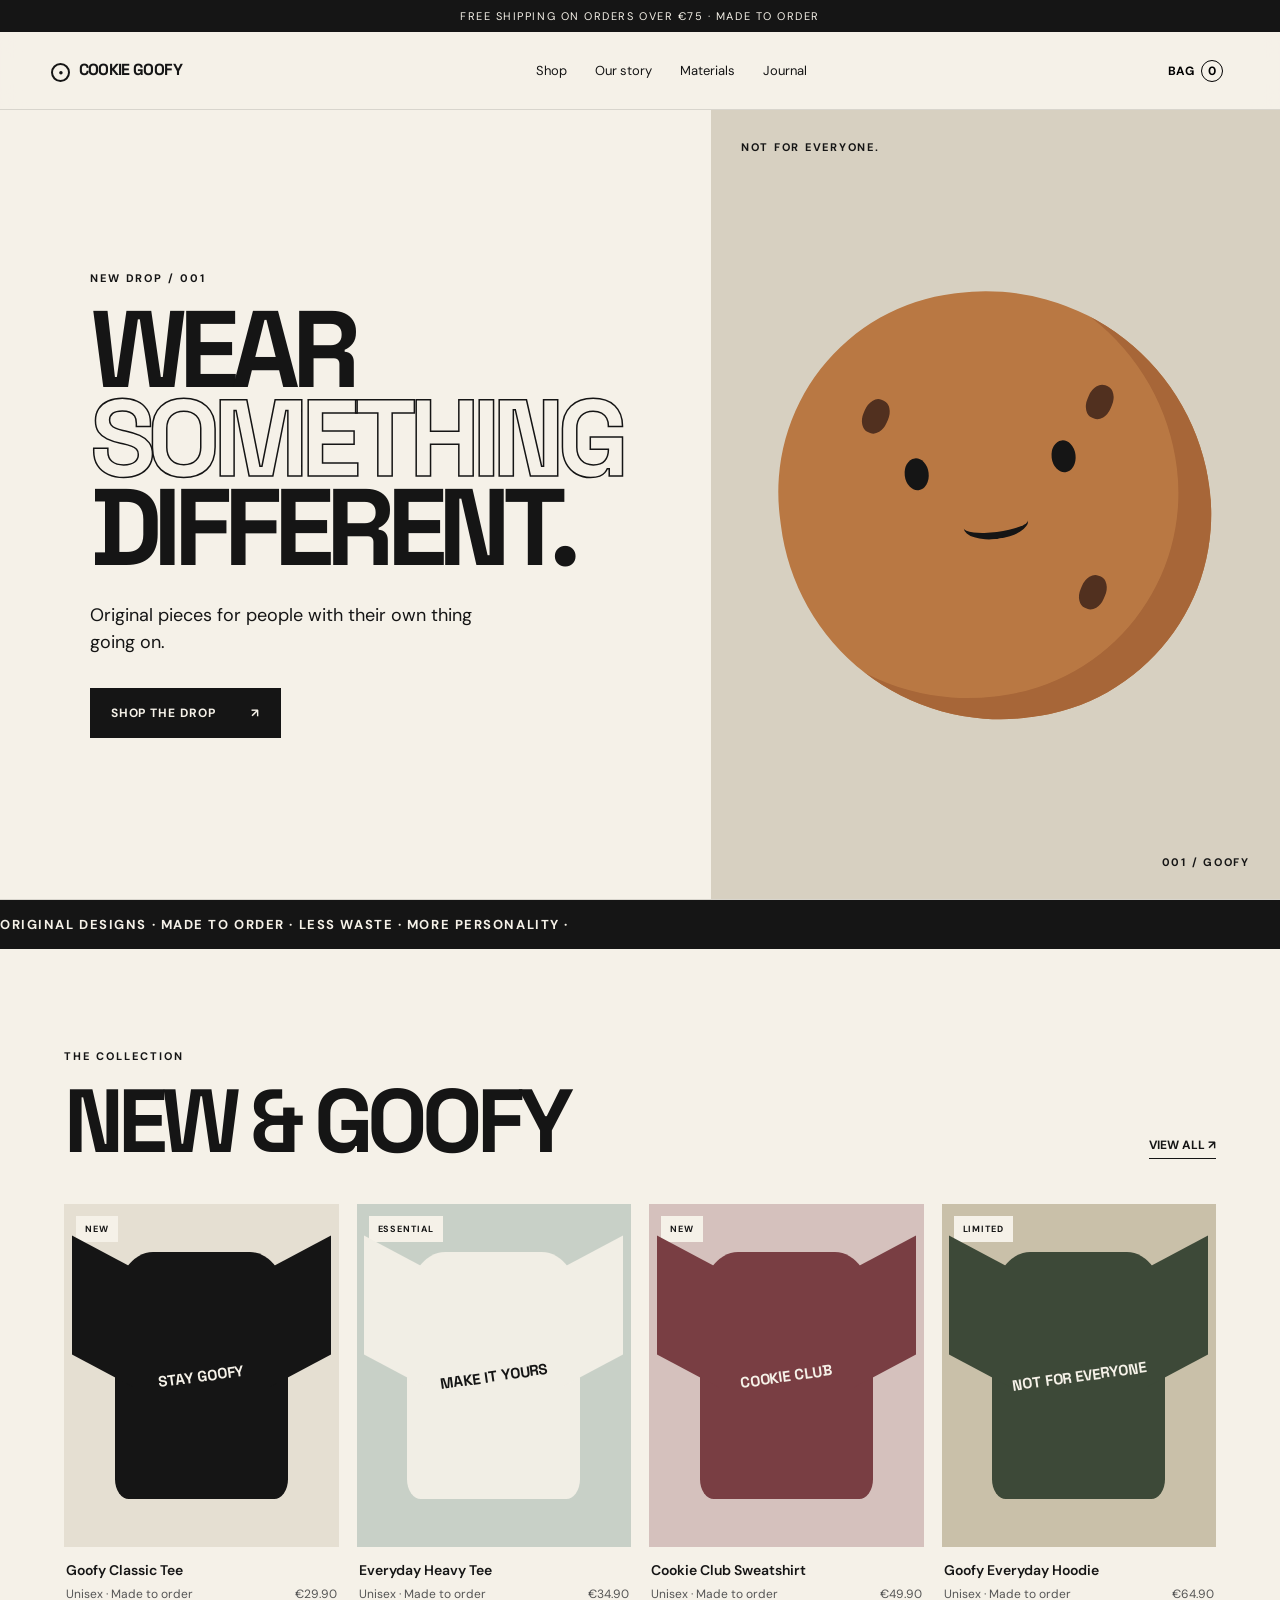
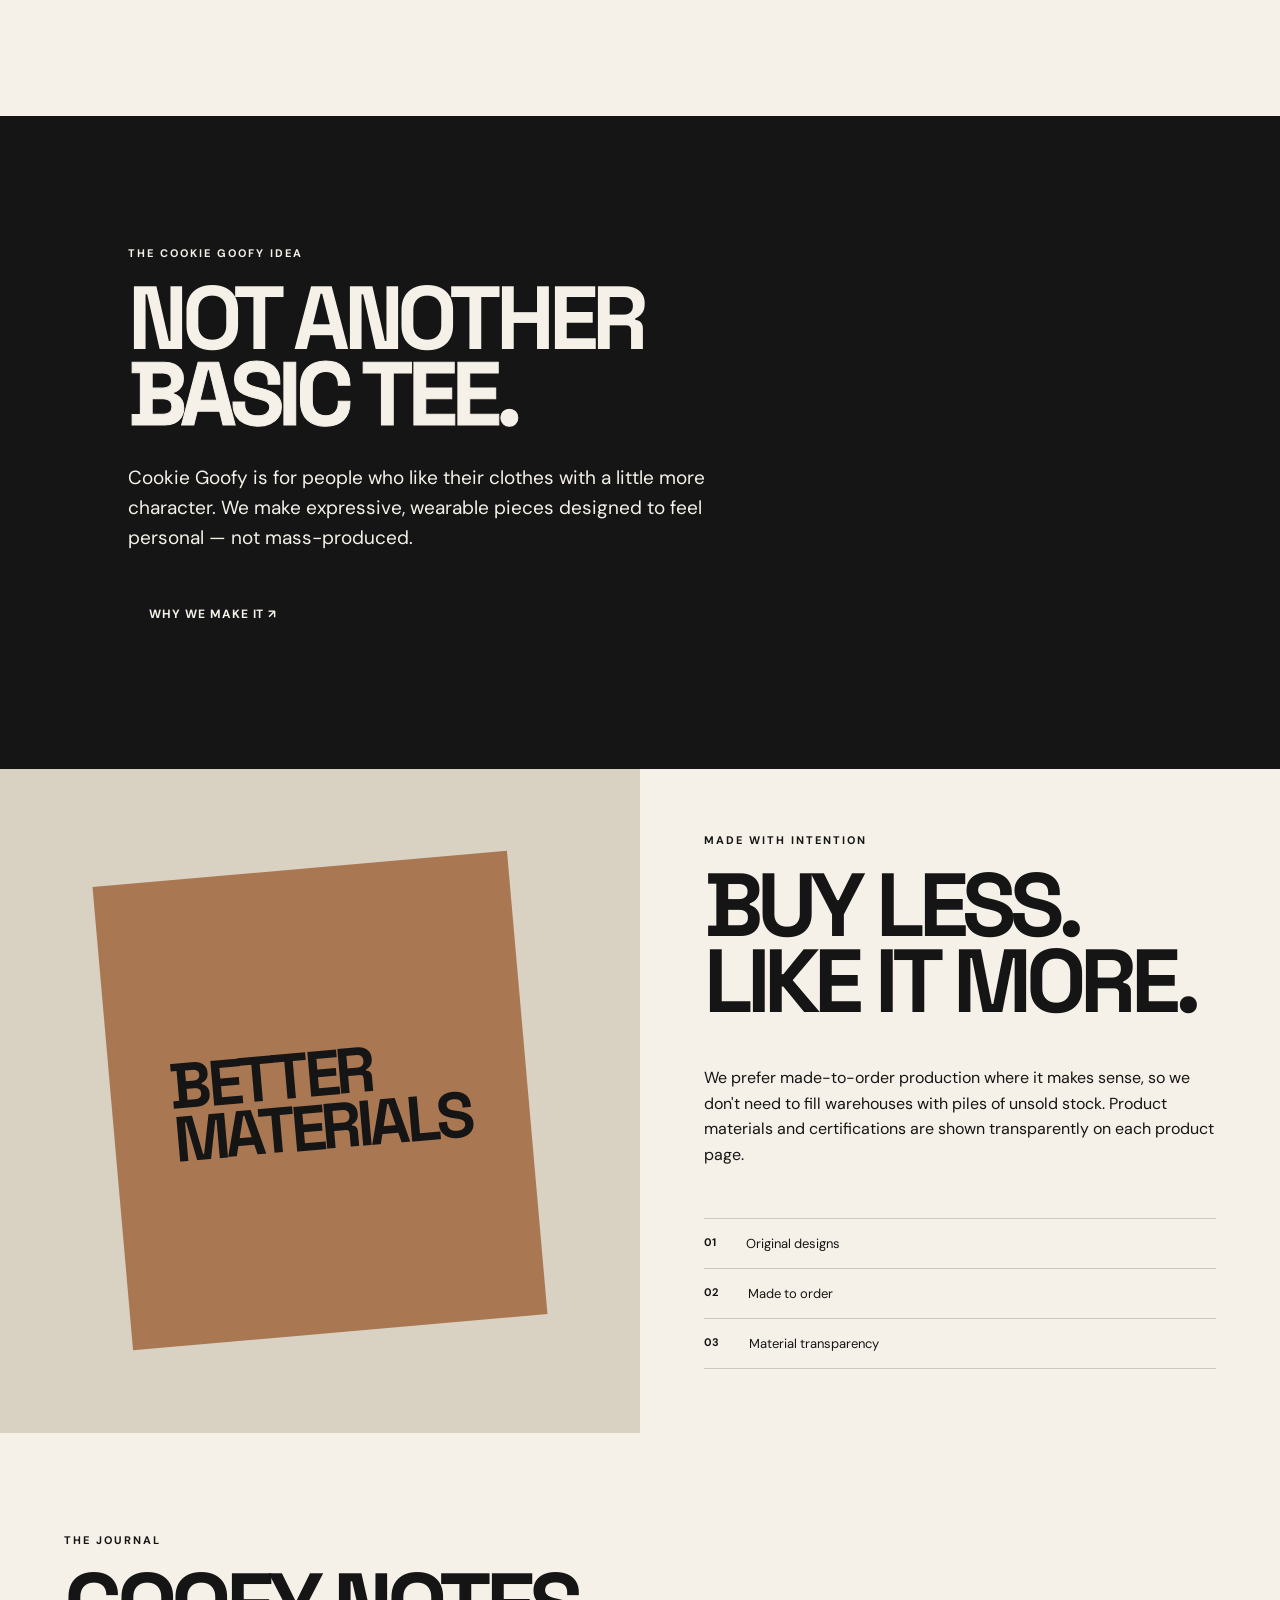
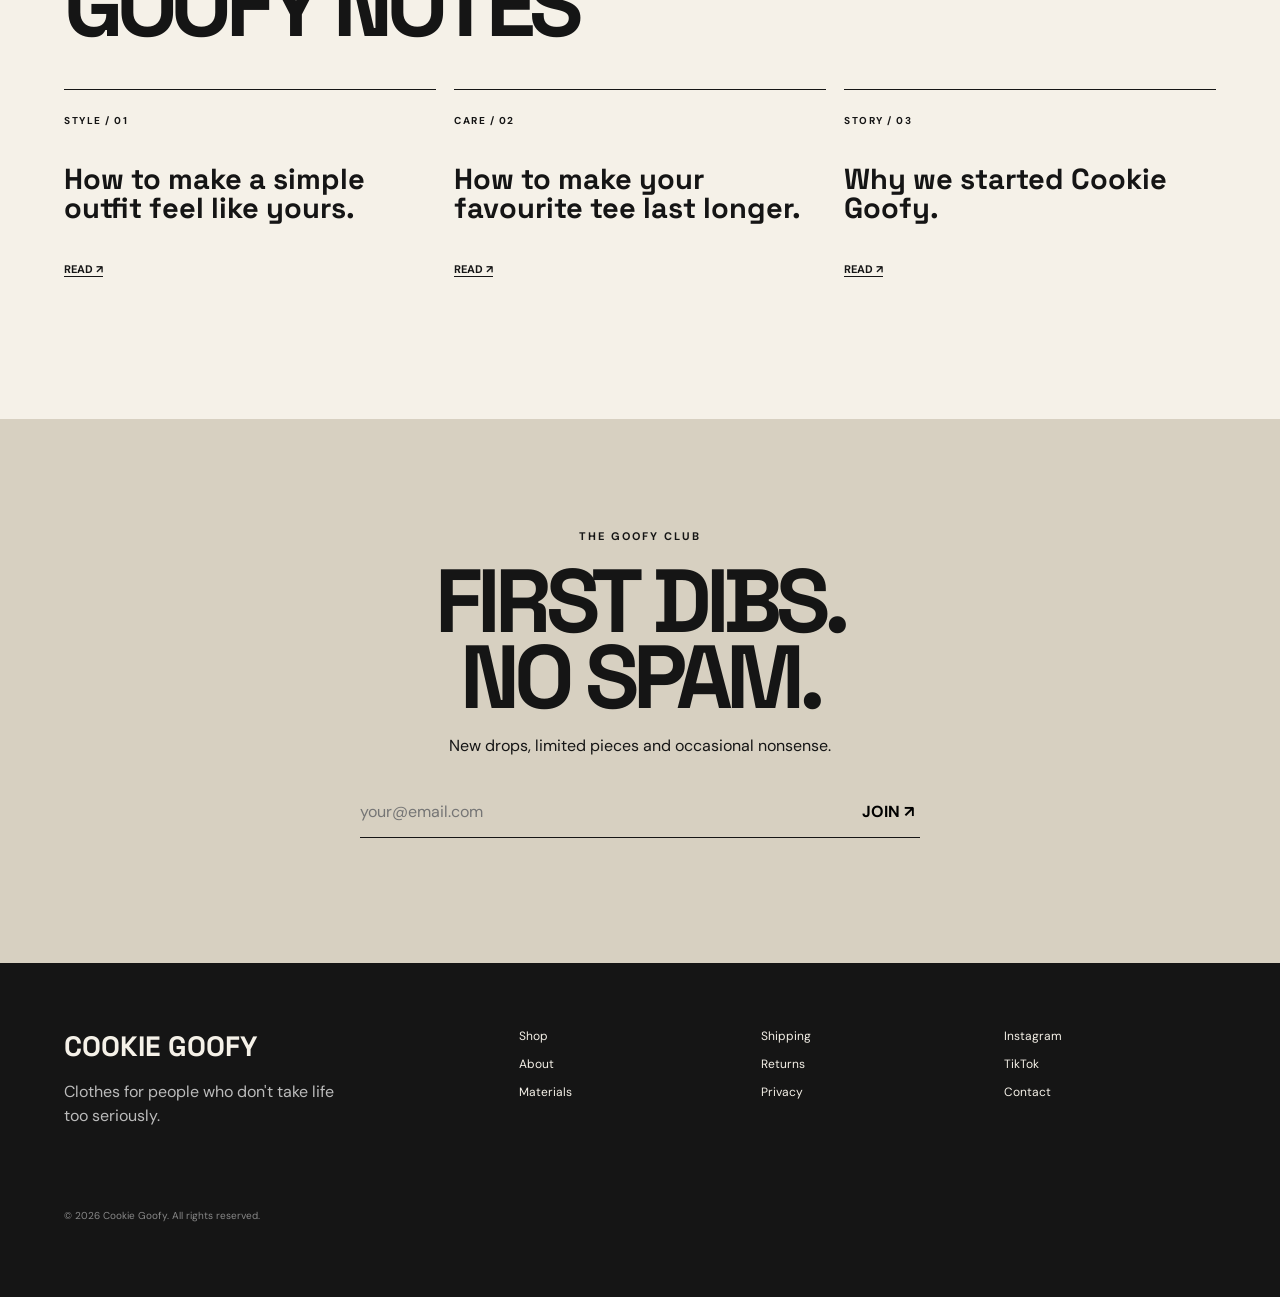
==== index.html @ 7ec0aeb2 "Add files via upload" ====
<!doctype html>
<html lang="en">
<head>
  <meta charset="UTF-8">
  <meta name="viewport" content="width=device-width, initial-scale=1.0">
  <meta name="description" content="Cookie Goofy — original, expressive clothing for people who don't dress like everyone else.">
  <meta name="theme-color" content="#f5f1e8">
  <title>Cookie Goofy — Wear Something Different.</title>
  <link rel="preconnect" href="https://fonts.googleapis.com">
  <link rel="preconnect" href="https://fonts.gstatic.com" crossorigin>
  <link href="https://fonts.googleapis.com/css2?family=DM+Sans:wght@400;500;600;700&family=Space+Grotesk:wght@400;500;600;700&display=swap" rel="stylesheet">
  <link rel="stylesheet" href="styles.css">
</head>
<body>
  <div class="announcement">FREE SHIPPING ON ORDERS OVER €75 · MADE TO ORDER</div>

  <header class="site-header">
    <a class="logo" href="#top" aria-label="Cookie Goofy home">
      <span class="logo-cookie">●</span> COOKIE GOOFY
    </a>
    <nav>
      <a href="#shop">Shop</a>
      <a href="#story">Our story</a>
      <a href="#materials">Materials</a>
      <a href="#journal">Journal</a>
    </nav>
    <button class="cart-button" id="cartButton">Bag <span id="cartCount">0</span></button>
  </header>

  <main id="top">
    <section class="hero">
      <div class="hero-copy">
        <p class="eyebrow">NEW DROP / 001</p>
        <h1>WEAR<br><em>SOMETHING</em><br>DIFFERENT.</h1>
        <p class="hero-text">Original pieces for people with their own thing going on.</p>
        <a class="button button-dark" href="#shop">SHOP THE DROP <span>↗</span></a>
      </div>
      <div class="hero-art" aria-label="Cookie Goofy editorial artwork">
        <div class="cookie-character">
          <div class="eye eye-left"></div><div class="eye eye-right"></div>
          <div class="mouth"></div>
          <div class="chip chip-1"></div><div class="chip chip-2"></div><div class="chip chip-3"></div>
        </div>
        <span class="art-note note-one">NOT FOR EVERYONE.</span>
        <span class="art-note note-two">001 / GOOFY</span>
      </div>
    </section>

    <section class="marquee"><div>ORIGINAL DESIGNS · MADE TO ORDER · LESS WASTE · MORE PERSONALITY · </div></section>

    <section class="section" id="shop">
      <div class="section-heading">
        <div><p class="eyebrow">THE COLLECTION</p><h2>NEW &amp; GOOFY</h2></div>
        <a href="#shop" class="text-link">VIEW ALL ↗</a>
      </div>
      <div class="product-grid" id="productGrid"></div>
    </section>

    <section class="statement" id="story">
      <p class="eyebrow">THE COOKIE GOOFY IDEA</p>
      <h2>NOT ANOTHER<br><span>BASIC TEE.</span></h2>
      <p>Cookie Goofy is for people who like their clothes with a little more character. We make expressive, wearable pieces designed to feel personal — not mass-produced.</p>
      <a class="button button-outline" href="#materials">WHY WE MAKE IT ↗</a>
    </section>

    <section class="split-section" id="materials">
      <div class="split-image">
        <div class="material-art"><span>BETTER<br>MATERIALS</span></div>
      </div>
      <div class="split-copy">
        <p class="eyebrow">MADE WITH INTENTION</p>
        <h2>BUY LESS.<br>LIKE IT MORE.</h2>
        <p>We prefer made-to-order production where it makes sense, so we don't need to fill warehouses with piles of unsold stock. Product materials and certifications are shown transparently on each product page.</p>
        <div class="principles">
          <div><strong>01</strong><span>Original designs</span></div>
          <div><strong>02</strong><span>Made to order</span></div>
          <div><strong>03</strong><span>Material transparency</span></div>
        </div>
      </div>
    </section>

    <section class="section" id="journal">
      <div class="section-heading">
        <div><p class="eyebrow">THE JOURNAL</p><h2>GOOFY NOTES</h2></div>
      </div>
      <div class="journal-grid">
        <article><span>STYLE / 01</span><h3>How to make a simple outfit feel like yours.</h3><a href="#">READ ↗</a></article>
        <article><span>CARE / 02</span><h3>How to make your favourite tee last longer.</h3><a href="#">READ ↗</a></article>
        <article><span>STORY / 03</span><h3>Why we started Cookie Goofy.</h3><a href="#">READ ↗</a></article>
      </div>
    </section>

    <section class="newsletter">
      <p class="eyebrow">THE GOOFY CLUB</p>
      <h2>FIRST DIBS.<br>NO SPAM.</h2>
      <p>New drops, limited pieces and occasional nonsense.</p>
      <form id="newsletterForm">
        <input type="email" id="email" placeholder="your@email.com" required>
        <button type="submit">JOIN ↗</button>
      </form>
      <small id="newsletterMessage"></small>
    </section>
  </main>

  <aside class="cart-drawer" id="cartDrawer" aria-hidden="true">
    <div class="cart-header"><h2>Your bag</h2><button id="closeCart">×</button></div>
    <div id="cartItems" class="cart-items"></div>
    <div class="cart-footer">
      <div><span>Subtotal</span><strong id="cartTotal">€0.00</strong></div>
      <p>Taxes and shipping are calculated at checkout.</p>
      <button class="button button-dark full" id="checkoutButton">CHECKOUT ↗</button>
      <small>Demo checkout. Connect this button to your Printify Pop-Up Store when the store is ready.</small>
    </div>
  </aside>
  <div class="overlay" id="overlay"></div>

  <footer>
    <div class="footer-brand"><span>COOKIE GOOFY</span><p>Clothes for people who don't take life too seriously.</p></div>
    <div><a href="#shop">Shop</a><a href="#story">About</a><a href="#materials">Materials</a></div>
    <div><a href="#">Shipping</a><a href="#">Returns</a><a href="#">Privacy</a></div>
    <div><a href="#">Instagram</a><a href="#">TikTok</a><a href="mailto:hello@cookiegoofy.pt">Contact</a></div>
    <p class="copyright">© 2026 Cookie Goofy. All rights reserved.</p>
  </footer>

  <script src="app.js"></script>
</body>
</html>
---- styles.css ----
*{box-sizing:border-box}html{scroll-behavior:smooth}body{margin:0;background:#f5f1e8;color:#151515;font-family:"DM Sans",sans-serif}a{color:inherit;text-decoration:none}button,input{font:inherit}.announcement{background:#151515;color:#f5f1e8;text-align:center;padding:9px;font-size:11px;letter-spacing:.14em}.site-header{height:78px;display:flex;align-items:center;justify-content:space-between;padding:0 4vw;border-bottom:1px solid #15151520;position:sticky;top:0;background:#f5f1e8eF;backdrop-filter:blur(12px);z-index:10}.logo{font-family:"Space Grotesk";font-weight:700;letter-spacing:-.04em}.logo-cookie{display:inline-grid;place-items:center;width:19px;height:19px;border:2px solid;border-radius:50%;font-size:8px;margin-right:5px}.site-header nav{display:flex;gap:28px;font-size:13px}.site-header nav a:hover,.text-link:hover{opacity:.55}.cart-button{border:0;background:none;cursor:pointer;text-transform:uppercase;font-size:12px;font-weight:700}.cart-button span{display:inline-grid;place-items:center;border:1px solid;border-radius:50%;width:22px;height:22px;margin-left:4px}.hero{min-height:calc(100vh - 110px);display:grid;grid-template-columns:1fr 1fr;border-bottom:1px solid #15151520}.hero-copy{padding:10vw 7vw;display:flex;flex-direction:column;align-items:flex-start;justify-content:center}.eyebrow{font-size:11px;letter-spacing:.18em;font-weight:700;margin:0 0 20px}.hero h1{font-family:"Space Grotesk";font-size:clamp(58px,8.5vw,132px);line-height:.82;letter-spacing:-.075em;margin:0 0 30px}.hero h1 em{font-style:normal;-webkit-text-stroke:1.5px #151515;color:transparent}.hero-text{font-size:18px;max-width:410px;line-height:1.5;margin:0 0 32px}.button{display:inline-flex;gap:35px;align-items:center;padding:16px 20px;border:1px solid #151515;font-weight:700;font-size:12px;letter-spacing:.08em;cursor:pointer}.button-dark{background:#151515;color:#f5f1e8}.button-outline{background:transparent}.hero-art{position:relative;overflow:hidden;background:#d7d0c1;display:grid;place-items:center}.cookie-character{width:min(35vw,430px);height:min(35vw,430px);background:#b97843;border-radius:47% 53% 48% 52%;position:relative;transform:rotate(-7deg);box-shadow:inset -30px -25px 0 #a76638}.eye{position:absolute;width:24px;height:32px;background:#151515;border-radius:50%;top:37%}.eye-left{left:30%}.eye-right{right:30%}.mouth{position:absolute;width:65px;height:30px;border-bottom:7px solid #151515;border-radius:50%;left:42%;top:51%}.chip{position:absolute;width:25px;height:35px;background:#51301f;border-radius:45%;transform:rotate(30deg)}.chip-1{left:22%;top:22%}.chip-2{right:20%;top:25%}.chip-3{right:27%;bottom:23%}.art-note{position:absolute;font-size:11px;font-weight:700;letter-spacing:.16em}.note-one{left:30px;top:30px}.note-two{right:30px;bottom:30px}.marquee{overflow:hidden;white-space:nowrap;background:#151515;color:#f5f1e8;padding:16px 0;font-size:13px;font-weight:700;letter-spacing:.12em}.marquee div{display:inline-block;animation:marquee 22s linear infinite}@keyframes marquee{to{transform:translateX(-50%)}}.section{padding:100px 5vw}.section-heading{display:flex;align-items:end;justify-content:space-between;margin-bottom:45px}.section-heading h2,.statement h2,.split-copy h2,.newsletter h2{font-family:"Space Grotesk";font-size:clamp(45px,7vw,92px);line-height:.85;letter-spacing:-.07em;margin:0}.text-link{font-size:12px;font-weight:700;border-bottom:1px solid;padding-bottom:5px}.product-grid{display:grid;grid-template-columns:repeat(4,1fr);gap:18px}.product-card{min-width:0;cursor:pointer}.product-image{aspect-ratio:4/5;background:#e5dfd2;position:relative;overflow:hidden;display:grid;place-items:center}.product-image .shirt{width:63%;height:72%;background:#151515;border-radius:22% 22% 8% 8%;position:relative}.product-image .shirt:before,.product-image .shirt:after{content:"";position:absolute;background:#151515;width:36%;height:48%;top:0}.product-image .shirt:before{left:-25%;transform:skewY(28deg)}.product-image .shirt:after{right:-25%;transform:skewY(-28deg)}.product-image .shirt span{position:absolute;color:#f5f1e8;z-index:2;font-family:"Space Grotesk";font-weight:700;font-size:15px;left:50%;top:50%;transform:translate(-50%,-50%) rotate(-8deg);white-space:nowrap}.product-card:nth-child(2) .product-image{background:#c8d0c7}.product-card:nth-child(2) .shirt{background:#f1eee5}.product-card:nth-child(2) .shirt:before,.product-card:nth-child(2) .shirt:after{background:#f1eee5}.product-card:nth-child(2) .shirt span{color:#151515}.product-card:nth-child(3) .product-image{background:#d5c1bd}.product-card:nth-child(3) .shirt{background:#793e43}.product-card:nth-child(3) .shirt:before,.product-card:nth-child(3) .shirt:after{background:#793e43}.product-card:nth-child(4) .product-image{background:#c9c0a9}.product-card:nth-child(4) .shirt{background:#3d4938}.product-card:nth-child(4) .shirt:before,.product-card:nth-child(4) .shirt:after{background:#3d4938}.product-badge{position:absolute;left:12px;top:12px;background:#f5f1e8;padding:7px 9px;font-size:9px;font-weight:700;letter-spacing:.1em}.product-info{padding:14px 2px}.product-name{font-weight:600;font-size:14px}.product-meta{display:flex;justify-content:space-between;margin-top:7px;font-size:12px;color:#555}.statement{padding:130px 10vw;background:#151515;color:#f5f1e8}.statement h2{margin-bottom:30px}.statement h2 span{color:#f5f1e8;-webkit-text-stroke:1px #f5f1e8}.statement p:not(.eyebrow){max-width:650px;font-size:19px;line-height:1.6;margin-bottom:35px}.split-section{display:grid;grid-template-columns:1fr 1fr;min-height:650px}.split-image{background:#d9d1c2;display:grid;place-items:center}.material-art{width:65%;height:70%;background:#a97853;display:grid;place-items:center;transform:rotate(-5deg);font-family:"Space Grotesk";font-weight:700;font-size:clamp(35px,5vw,75px);line-height:.82;letter-spacing:-.07em;padding:8%}.split-copy{padding:10%;display:flex;flex-direction:column;justify-content:center}.split-copy h2{margin-bottom:30px}.split-copy>p:not(.eyebrow){line-height:1.6;max-width:560px}.principles{margin-top:35px;border-top:1px solid #15151530}.principles div{display:flex;gap:30px;padding:16px 0;border-bottom:1px solid #15151530;font-size:13px}.principles strong{font-size:11px}.journal-grid{display:grid;grid-template-columns:repeat(3,1fr);gap:18px}.journal-grid article{border-top:1px solid;padding-top:18px;min-height:230px}.journal-grid span{font-size:10px;letter-spacing:.15em;font-weight:700}.journal-grid h3{font-family:"Space Grotesk";font-size:29px;line-height:1;margin:35px 0}.journal-grid a{font-size:11px;font-weight:700;border-bottom:1px solid}.newsletter{padding:110px 5vw;text-align:center;background:#d7d0c1}.newsletter h2{margin-bottom:20px}.newsletter>p:not(.eyebrow){margin-bottom:30px}.newsletter form{max-width:560px;margin:auto;display:flex;border-bottom:1px solid #151515}.newsletter input{background:transparent;border:0;outline:0;padding:15px 0;flex:1}.newsletter button{background:none;border:0;font-weight:700;cursor:pointer}.newsletter small{display:block;margin-top:15px}footer{background:#151515;color:#f5f1e8;padding:65px 5vw;display:grid;grid-template-columns:2fr repeat(3,1fr);gap:30px;position:relative}footer a{display:block;margin:0 0 12px;font-size:12px}footer a:hover{opacity:.55}.footer-brand span{font-family:"Space Grotesk";font-size:28px;font-weight:700}.footer-brand p{max-width:270px;line-height:1.5;color:#bbb}.copyright{grid-column:1/-1;color:#888;font-size:10px;margin-top:35px}.cart-drawer{position:fixed;right:0;top:0;width:min(460px,100%);height:100vh;background:#f5f1e8;z-index:30;transform:translateX(100%);transition:.35s ease;display:flex;flex-direction:column}.cart-drawer.open{transform:translateX(0)}.overlay{position:fixed;inset:0;background:#0008;z-index:20;opacity:0;pointer-events:none;transition:.35s}.overlay.open{opacity:1;pointer-events:auto}.cart-header{padding:25px;display:flex;justify-content:space-between;border-bottom:1px solid #15151520}.cart-header h2{margin:0;font-family:"Space Grotesk"}.cart-header button{border:0;background:none;font-size:28px;cursor:pointer}.cart-items{flex:1;overflow:auto;padding:20px}.cart-item{display:flex;gap:15px;border-bottom:1px solid #15151520;padding:15px 0}.cart-item-art{width:80px;height:95px;background:#ddd5c7;display:grid;place-items:center}.mini-shirt{width:50px;height:60px;background:#151515;border-radius:15px}.cart-item-info{flex:1}.cart-item-info strong{font-size:13px}.cart-item-info p{font-size:12px;color:#666}.remove{border:0;background:none;text-decoration:underline;font-size:11px;cursor:pointer}.cart-footer{padding:25px;border-top:1px solid #15151520}.cart-footer>div{display:flex;justify-content:space-between}.cart-footer p{font-size:11px;color:#666}.full{width:100%;justify-content:center}.cart-footer small{display:block;font-size:10px;color:#777;margin-top:12px;line-height:1.4}@media(max-width:800px){.site-header nav{display:none}.hero{grid-template-columns:1fr}.hero-copy{min-height:72vh;padding:90px 7vw}.hero-art{min-height:70vh}.cookie-character{width:55vw;height:55vw}.product-grid{grid-template-columns:repeat(2,1fr);gap:12px}.section{padding:75px 5vw}.section-heading{align-items:start}.section-heading h2{font-size:48px}.split-section{grid-template-columns:1fr}.split-image{min-height:450px}.journal-grid{grid-template-columns:1fr}.journal-grid article{min-height:0;padding-bottom:30px}.statement{padding:90px 7vw}footer{grid-template-columns:1fr 1fr}.footer-brand{grid-column:1/-1}}@media(max-width:480px){.hero h1{font-size:62px}.hero-art{min-height:55vh}.product-image{aspect-ratio:1/1.2}.newsletter form{width:100%}.cart-drawer{width:100%}}
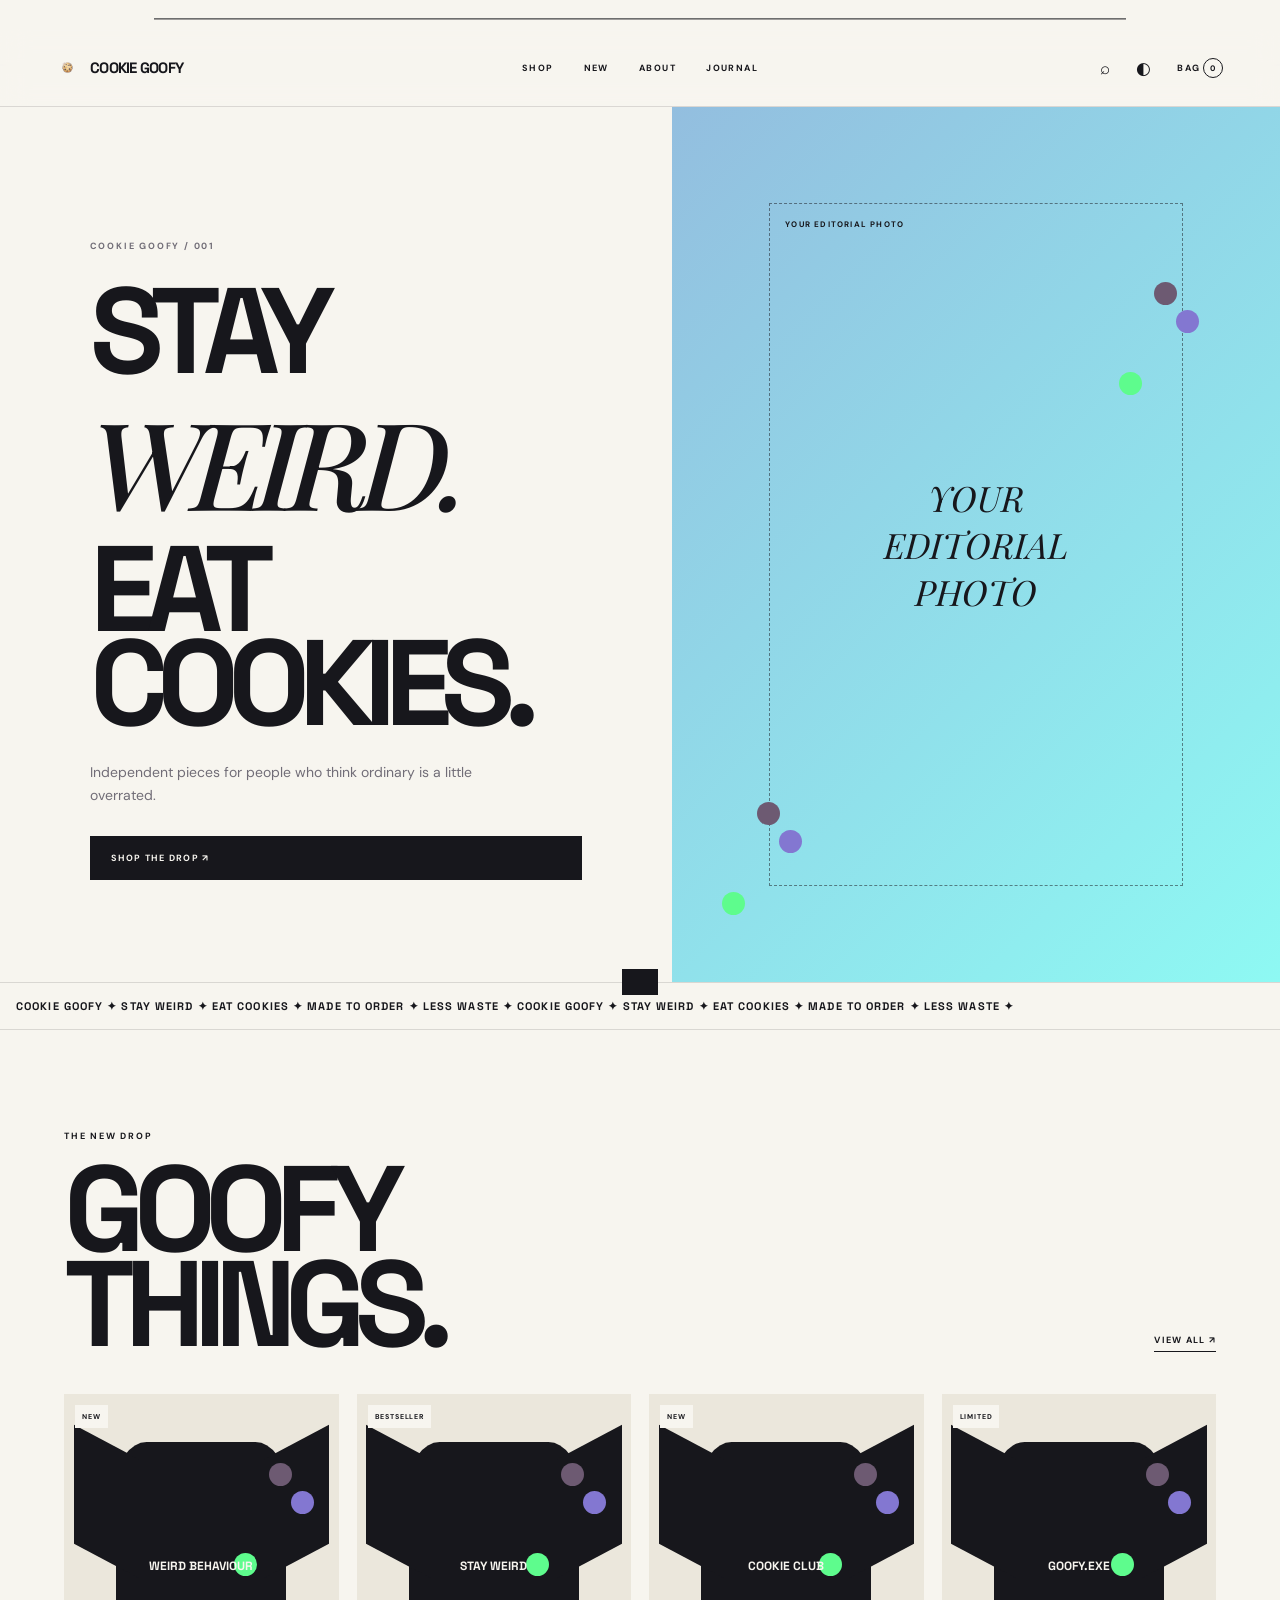
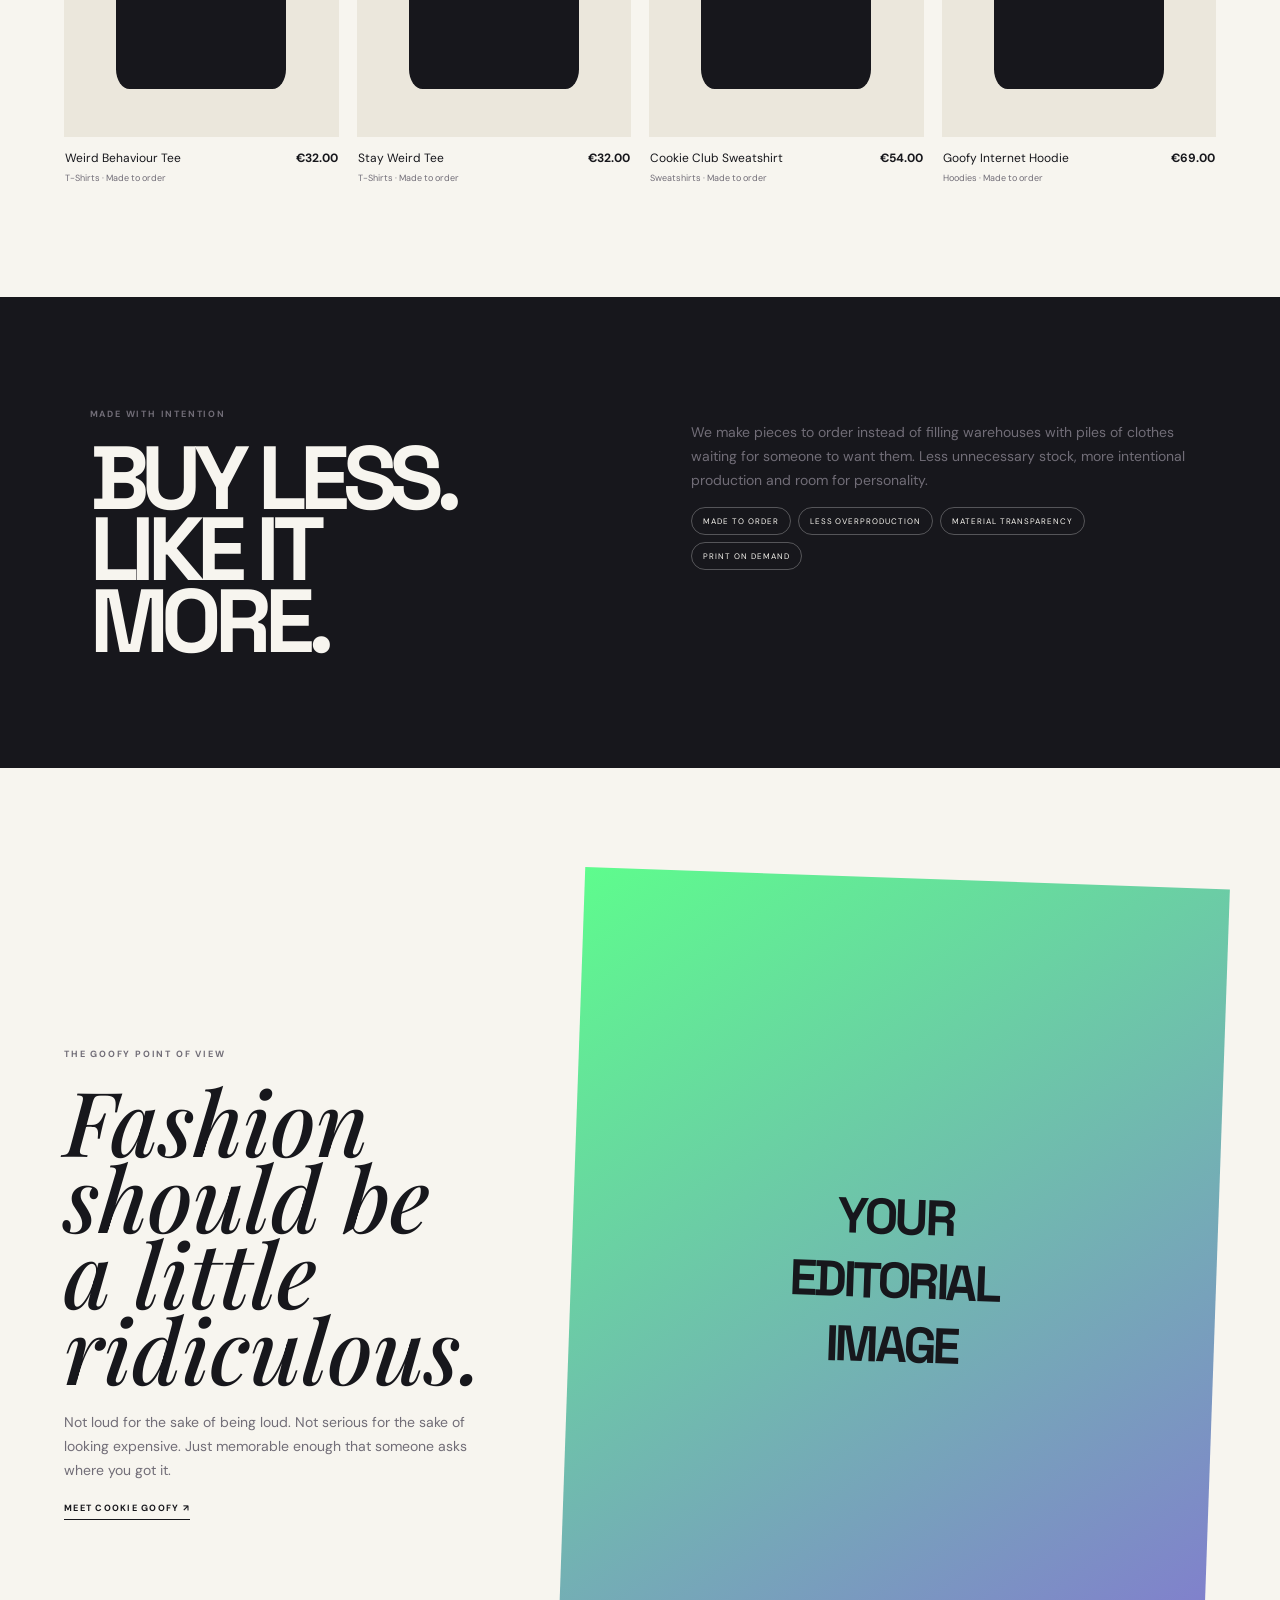
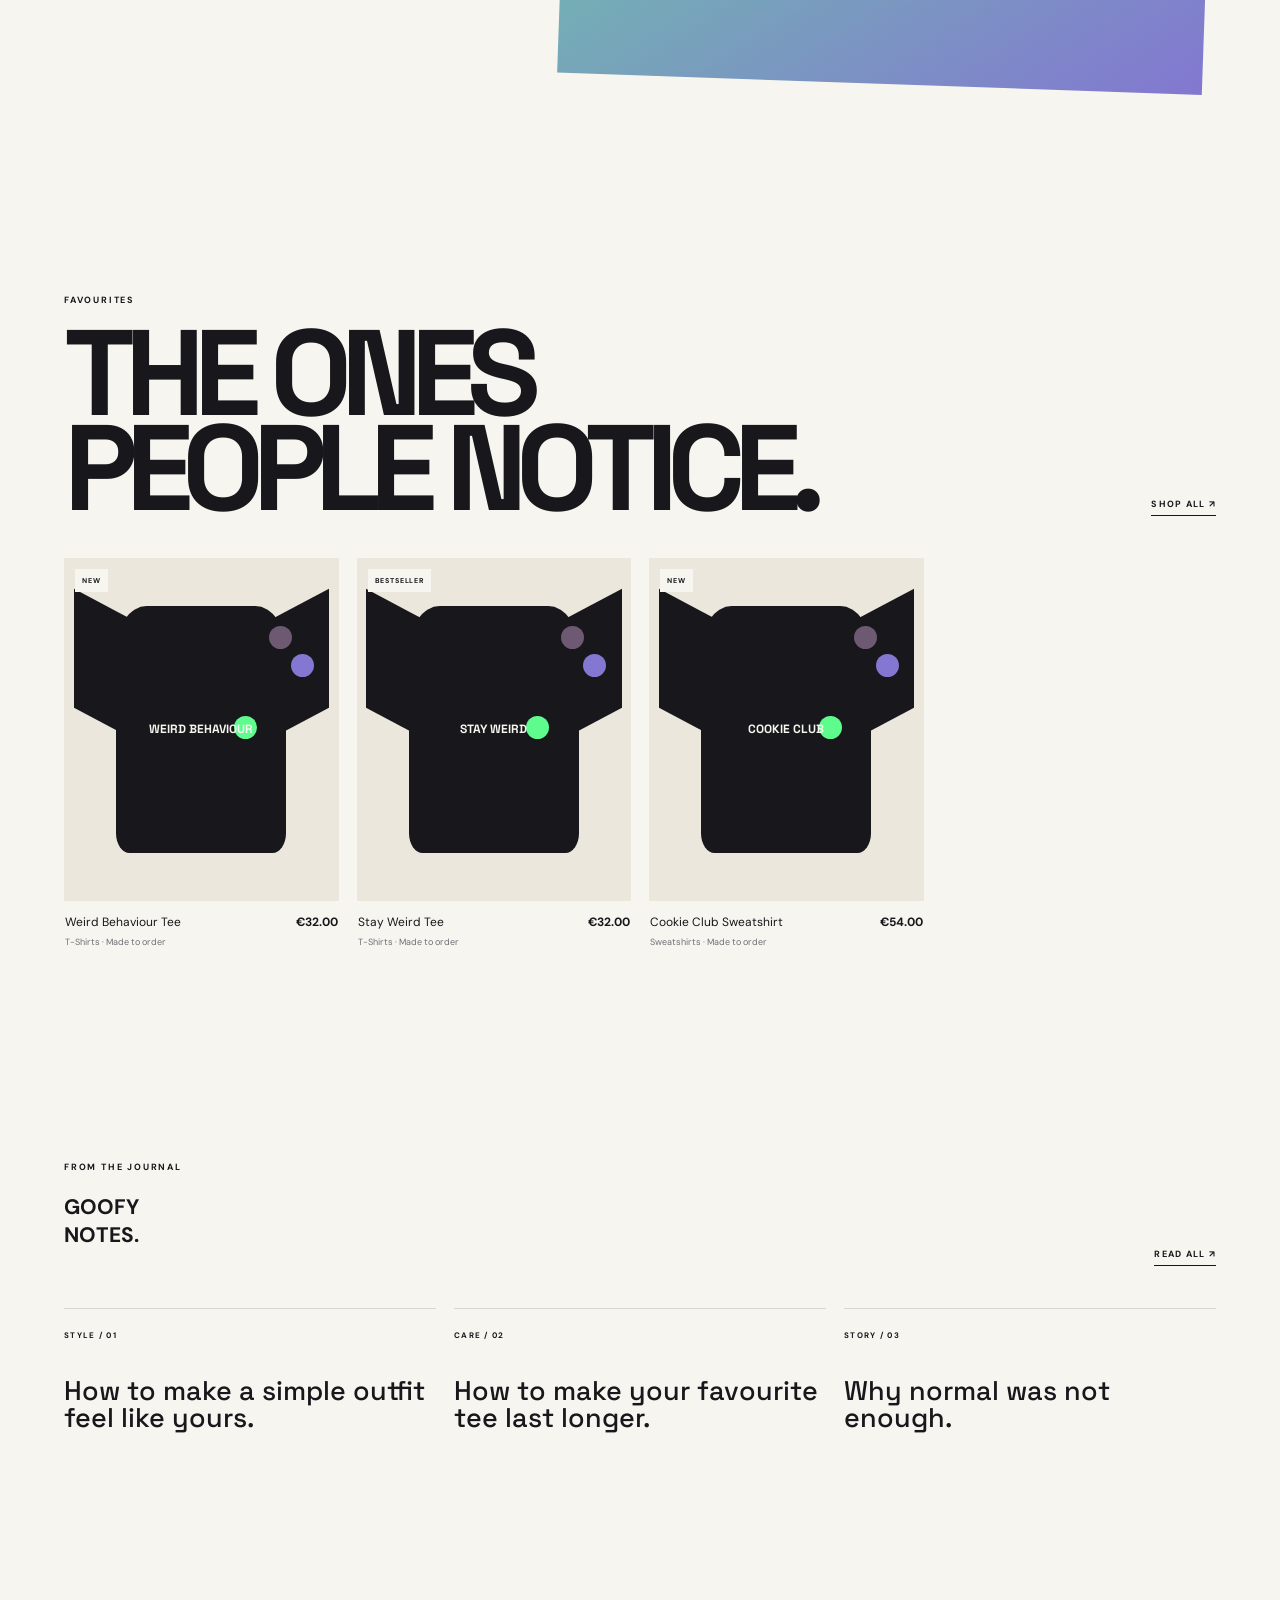
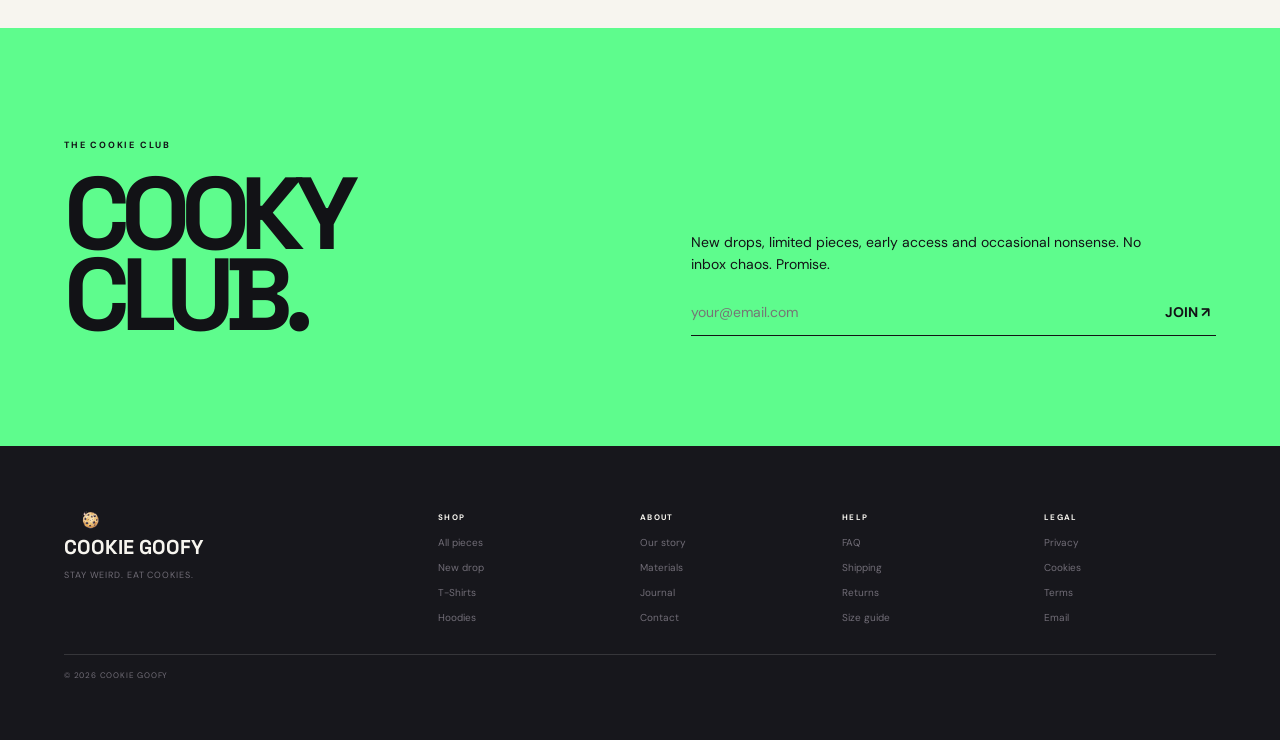
==== commit 9df9f0e0: "Add files via upload" ====
--- a/index.html
+++ b/index.html
@@ -1,127 +1,19 @@
-<!doctype html>
-<html lang="en">
-<head>
-  <meta charset="UTF-8">
-  <meta name="viewport" content="width=device-width, initial-scale=1.0">
-  <meta name="description" content="Cookie Goofy — original, expressive clothing for people who don't dress like everyone else.">
-  <meta name="theme-color" content="#f5f1e8">
-  <title>Cookie Goofy — Wear Something Different.</title>
-  <link rel="preconnect" href="https://fonts.googleapis.com">
-  <link rel="preconnect" href="https://fonts.gstatic.com" crossorigin>
-  <link href="https://fonts.googleapis.com/css2?family=DM+Sans:wght@400;500;600;700&family=Space+Grotesk:wght@400;500;600;700&display=swap" rel="stylesheet">
-  <link rel="stylesheet" href="styles.css">
-</head>
-<body>
-  <div class="announcement">FREE SHIPPING ON ORDERS OVER €75 · MADE TO ORDER</div>
-
-  <header class="site-header">
-    <a class="logo" href="#top" aria-label="Cookie Goofy home">
-      <span class="logo-cookie">●</span> COOKIE GOOFY
-    </a>
-    <nav>
-      <a href="#shop">Shop</a>
-      <a href="#story">Our story</a>
-      <a href="#materials">Materials</a>
-      <a href="#journal">Journal</a>
-    </nav>
-    <button class="cart-button" id="cartButton">Bag <span id="cartCount">0</span></button>
-  </header>
-
-  <main id="top">
-    <section class="hero">
-      <div class="hero-copy">
-        <p class="eyebrow">NEW DROP / 001</p>
-        <h1>WEAR<br><em>SOMETHING</em><br>DIFFERENT.</h1>
-        <p class="hero-text">Original pieces for people with their own thing going on.</p>
-        <a class="button button-dark" href="#shop">SHOP THE DROP <span>↗</span></a>
-      </div>
-      <div class="hero-art" aria-label="Cookie Goofy editorial artwork">
-        <div class="cookie-character">
-          <div class="eye eye-left"></div><div class="eye eye-right"></div>
-          <div class="mouth"></div>
-          <div class="chip chip-1"></div><div class="chip chip-2"></div><div class="chip chip-3"></div>
-        </div>
-        <span class="art-note note-one">NOT FOR EVERYONE.</span>
-        <span class="art-note note-two">001 / GOOFY</span>
-      </div>
-    </section>
-
-    <section class="marquee"><div>ORIGINAL DESIGNS · MADE TO ORDER · LESS WASTE · MORE PERSONALITY · </div></section>
-
-    <section class="section" id="shop">
-      <div class="section-heading">
-        <div><p class="eyebrow">THE COLLECTION</p><h2>NEW &amp; GOOFY</h2></div>
-        <a href="#shop" class="text-link">VIEW ALL ↗</a>
-      </div>
-      <div class="product-grid" id="productGrid"></div>
-    </section>
-
-    <section class="statement" id="story">
-      <p class="eyebrow">THE COOKIE GOOFY IDEA</p>
-      <h2>NOT ANOTHER<br><span>BASIC TEE.</span></h2>
-      <p>Cookie Goofy is for people who like their clothes with a little more character. We make expressive, wearable pieces designed to feel personal — not mass-produced.</p>
-      <a class="button button-outline" href="#materials">WHY WE MAKE IT ↗</a>
-    </section>
-
-    <section class="split-section" id="materials">
-      <div class="split-image">
-        <div class="material-art"><span>BETTER<br>MATERIALS</span></div>
-      </div>
-      <div class="split-copy">
-        <p class="eyebrow">MADE WITH INTENTION</p>
-        <h2>BUY LESS.<br>LIKE IT MORE.</h2>
-        <p>We prefer made-to-order production where it makes sense, so we don't need to fill warehouses with piles of unsold stock. Product materials and certifications are shown transparently on each product page.</p>
-        <div class="principles">
-          <div><strong>01</strong><span>Original designs</span></div>
-          <div><strong>02</strong><span>Made to order</span></div>
-          <div><strong>03</strong><span>Material transparency</span></div>
-        </div>
-      </div>
-    </section>
-
-    <section class="section" id="journal">
-      <div class="section-heading">
-        <div><p class="eyebrow">THE JOURNAL</p><h2>GOOFY NOTES</h2></div>
-      </div>
-      <div class="journal-grid">
-        <article><span>STYLE / 01</span><h3>How to make a simple outfit feel like yours.</h3><a href="#">READ ↗</a></article>
-        <article><span>CARE / 02</span><h3>How to make your favourite tee last longer.</h3><a href="#">READ ↗</a></article>
-        <article><span>STORY / 03</span><h3>Why we started Cookie Goofy.</h3><a href="#">READ ↗</a></article>
-      </div>
-    </section>
-
-    <section class="newsletter">
-      <p class="eyebrow">THE GOOFY CLUB</p>
-      <h2>FIRST DIBS.<br>NO SPAM.</h2>
-      <p>New drops, limited pieces and occasional nonsense.</p>
-      <form id="newsletterForm">
-        <input type="email" id="email" placeholder="your@email.com" required>
-        <button type="submit">JOIN ↗</button>
-      </form>
-      <small id="newsletterMessage"></small>
-    </section>
-  </main>
-
-  <aside class="cart-drawer" id="cartDrawer" aria-hidden="true">
-    <div class="cart-header"><h2>Your bag</h2><button id="closeCart">×</button></div>
-    <div id="cartItems" class="cart-items"></div>
-    <div class="cart-footer">
-      <div><span>Subtotal</span><strong id="cartTotal">€0.00</strong></div>
-      <p>Taxes and shipping are calculated at checkout.</p>
-      <button class="button button-dark full" id="checkoutButton">CHECKOUT ↗</button>
-      <small>Demo checkout. Connect this button to your Printify Pop-Up Store when the store is ready.</small>
-    </div>
-  </aside>
-  <div class="overlay" id="overlay"></div>
-
-  <footer>
-    <div class="footer-brand"><span>COOKIE GOOFY</span><p>Clothes for people who don't take life too seriously.</p></div>
-    <div><a href="#shop">Shop</a><a href="#story">About</a><a href="#materials">Materials</a></div>
-    <div><a href="#">Shipping</a><a href="#">Returns</a><a href="#">Privacy</a></div>
-    <div><a href="#">Instagram</a><a href="#">TikTok</a><a href="mailto:hello@cookiegoofy.pt">Contact</a></div>
-    <p class="copyright">© 2026 Cookie Goofy. All rights reserved.</p>
-  </footer>
-
-  <script src="app.js"></script>
-</body>
-</html>
+<!doctype html><html lang="en"><head>
+<meta charset="utf-8"><meta name="viewport" content="width=device-width,initial-scale=1">
+<title>Cookie Goofy — Stay Weird. Eat Cookies.</title>
+<meta name="description" content="Cookie Goofy — independent Y2K-inspired fashion. Stay Weird. Eat Cookies.">
+<link rel="icon" href="assets/cookie-goofy-logo.png">
+<link href="https://fonts.googleapis.com/css2?family=DM+Sans:wght@400;500;600;700&family=Space+Grotesk:wght@500;600;700&family=Playfair+Display:ital@0;1&display=swap" rel="stylesheet">
+<link rel="stylesheet" href="styles.css"></head><body>
+<div class="loader" id="loader"><img src="assets/cookie-goofy-logo.png"><small>LOADING GOOFY...</small></div>
+<div class="announce">FREE SHIPPING OVER €75　✦　MADE TO ORDER　✦　STAY WEIRD.</div>
+<header><button class="hamb" id="hamb">☰</button><a class="logo" href="#/"><img src="assets/cookie-goofy-logo.png">COOKIE GOOFY</a>
+<nav><a href="#/shop">SHOP</a><a href="#/new">NEW</a><a href="#/about">ABOUT</a><a href="#/journal">JOURNAL</a></nav>
+<div class="actions"><button id="search">⌕</button><button id="theme">◐</button><button id="bag">BAG <b id="count">0</b></button></div></header>
+<div class="mobile-nav" id="mobileNav"><a href="#/shop">SHOP</a><a href="#/new">NEW</a><a href="#/about">ABOUT</a><a href="#/materials">MATERIALS</a><a href="#/journal">JOURNAL</a><a href="#/faq">FAQ</a></div>
+<div class="search" id="searchPanel"><div><button id="closeSearch">×</button><small>SEARCH COOKIE GOOFY</small><input id="searchInput" placeholder="hoodie, tee, weird..."><div id="results"></div></div></div>
+<main id="app"></main>
+<aside class="drawer" id="drawer"><div class="drawerHead"><h2>YOUR BAG</h2><button id="closeBag">×</button></div><div id="items"></div><div class="drawerFoot"><div><span>SUBTOTAL</span><strong id="total">€0.00</strong></div><button class="cta dark" id="checkout">CHECKOUT ↗</button><button class="plain" id="continue">CONTINUE SHOPPING</button></div></aside><div class="overlay" id="overlay"></div>
+<footer><div><img src="assets/cookie-goofy-logo.png"><strong>COOKIE GOOFY</strong><p>STAY WEIRD. EAT COOKIES.</p></div><div><b>SHOP</b><a href="#/shop">All pieces</a><a href="#/new">New drop</a><a href="#/shop?cat=T-Shirts">T-Shirts</a><a href="#/shop?cat=Hoodies">Hoodies</a></div><div><b>ABOUT</b><a href="#/about">Our story</a><a href="#/materials">Materials</a><a href="#/journal">Journal</a><a href="#/contact">Contact</a></div><div><b>HELP</b><a href="#/faq">FAQ</a><a href="#/shipping">Shipping</a><a href="#/returns">Returns</a><a href="#/size-guide">Size guide</a></div><div><b>LEGAL</b><a href="#/privacy">Privacy</a><a href="#/cookies">Cookies</a><a href="#/terms">Terms</a><a href="mailto:contacto@cookiegoofy.store">Email</a></div><small class="copy">© 2026 COOKIE GOOFY</small></footer>
+<div class="cursor" id="cursor"><img src="assets/cookie-goofy-logo.png"></div><div class="toast" id="toast"></div>
+<script src="app.js"></script></body></html>
--- a/styles.css
+++ b/styles.css
@@ -1 +1 @@
-*{box-sizing:border-box}html{scroll-behavior:smooth}body{margin:0;background:#f5f1e8;color:#151515;font-family:"DM Sans",sans-serif}a{color:inherit;text-decoration:none}button,input{font:inherit}.announcement{background:#151515;color:#f5f1e8;text-align:center;padding:9px;font-size:11px;letter-spacing:.14em}.site-header{height:78px;display:flex;align-items:center;justify-content:space-between;padding:0 4vw;border-bottom:1px solid #15151520;position:sticky;top:0;background:#f5f1e8eF;backdrop-filter:blur(12px);z-index:10}.logo{font-family:"Space Grotesk";font-weight:700;letter-spacing:-.04em}.logo-cookie{display:inline-grid;place-items:center;width:19px;height:19px;border:2px solid;border-radius:50%;font-size:8px;margin-right:5px}.site-header nav{display:flex;gap:28px;font-size:13px}.site-header nav a:hover,.text-link:hover{opacity:.55}.cart-button{border:0;background:none;cursor:pointer;text-transform:uppercase;font-size:12px;font-weight:700}.cart-button span{display:inline-grid;place-items:center;border:1px solid;border-radius:50%;width:22px;height:22px;margin-left:4px}.hero{min-height:calc(100vh - 110px);display:grid;grid-template-columns:1fr 1fr;border-bottom:1px solid #15151520}.hero-copy{padding:10vw 7vw;display:flex;flex-direction:column;align-items:flex-start;justify-content:center}.eyebrow{font-size:11px;letter-spacing:.18em;font-weight:700;margin:0 0 20px}.hero h1{font-family:"Space Grotesk";font-size:clamp(58px,8.5vw,132px);line-height:.82;letter-spacing:-.075em;margin:0 0 30px}.hero h1 em{font-style:normal;-webkit-text-stroke:1.5px #151515;color:transparent}.hero-text{font-size:18px;max-width:410px;line-height:1.5;margin:0 0 32px}.button{display:inline-flex;gap:35px;align-items:center;padding:16px 20px;border:1px solid #151515;font-weight:700;font-size:12px;letter-spacing:.08em;cursor:pointer}.button-dark{background:#151515;color:#f5f1e8}.button-outline{background:transparent}.hero-art{position:relative;overflow:hidden;background:#d7d0c1;display:grid;place-items:center}.cookie-character{width:min(35vw,430px);height:min(35vw,430px);background:#b97843;border-radius:47% 53% 48% 52%;position:relative;transform:rotate(-7deg);box-shadow:inset -30px -25px 0 #a76638}.eye{position:absolute;width:24px;height:32px;background:#151515;border-radius:50%;top:37%}.eye-left{left:30%}.eye-right{right:30%}.mouth{position:absolute;width:65px;height:30px;border-bottom:7px solid #151515;border-radius:50%;left:42%;top:51%}.chip{position:absolute;width:25px;height:35px;background:#51301f;border-radius:45%;transform:rotate(30deg)}.chip-1{left:22%;top:22%}.chip-2{right:20%;top:25%}.chip-3{right:27%;bottom:23%}.art-note{position:absolute;font-size:11px;font-weight:700;letter-spacing:.16em}.note-one{left:30px;top:30px}.note-two{right:30px;bottom:30px}.marquee{overflow:hidden;white-space:nowrap;background:#151515;color:#f5f1e8;padding:16px 0;font-size:13px;font-weight:700;letter-spacing:.12em}.marquee div{display:inline-block;animation:marquee 22s linear infinite}@keyframes marquee{to{transform:translateX(-50%)}}.section{padding:100px 5vw}.section-heading{display:flex;align-items:end;justify-content:space-between;margin-bottom:45px}.section-heading h2,.statement h2,.split-copy h2,.newsletter h2{font-family:"Space Grotesk";font-size:clamp(45px,7vw,92px);line-height:.85;letter-spacing:-.07em;margin:0}.text-link{font-size:12px;font-weight:700;border-bottom:1px solid;padding-bottom:5px}.product-grid{display:grid;grid-template-columns:repeat(4,1fr);gap:18px}.product-card{min-width:0;cursor:pointer}.product-image{aspect-ratio:4/5;background:#e5dfd2;position:relative;overflow:hidden;display:grid;place-items:center}.product-image .shirt{width:63%;height:72%;background:#151515;border-radius:22% 22% 8% 8%;position:relative}.product-image .shirt:before,.product-image .shirt:after{content:"";position:absolute;background:#151515;width:36%;height:48%;top:0}.product-image .shirt:before{left:-25%;transform:skewY(28deg)}.product-image .shirt:after{right:-25%;transform:skewY(-28deg)}.product-image .shirt span{position:absolute;color:#f5f1e8;z-index:2;font-family:"Space Grotesk";font-weight:700;font-size:15px;left:50%;top:50%;transform:translate(-50%,-50%) rotate(-8deg);white-space:nowrap}.product-card:nth-child(2) .product-image{background:#c8d0c7}.product-card:nth-child(2) .shirt{background:#f1eee5}.product-card:nth-child(2) .shirt:before,.product-card:nth-child(2) .shirt:after{background:#f1eee5}.product-card:nth-child(2) .shirt span{color:#151515}.product-card:nth-child(3) .product-image{background:#d5c1bd}.product-card:nth-child(3) .shirt{background:#793e43}.product-card:nth-child(3) .shirt:before,.product-card:nth-child(3) .shirt:after{background:#793e43}.product-card:nth-child(4) .product-image{background:#c9c0a9}.product-card:nth-child(4) .shirt{background:#3d4938}.product-card:nth-child(4) .shirt:before,.product-card:nth-child(4) .shirt:after{background:#3d4938}.product-badge{position:absolute;left:12px;top:12px;background:#f5f1e8;padding:7px 9px;font-size:9px;font-weight:700;letter-spacing:.1em}.product-info{padding:14px 2px}.product-name{font-weight:600;font-size:14px}.product-meta{display:flex;justify-content:space-between;margin-top:7px;font-size:12px;color:#555}.statement{padding:130px 10vw;background:#151515;color:#f5f1e8}.statement h2{margin-bottom:30px}.statement h2 span{color:#f5f1e8;-webkit-text-stroke:1px #f5f1e8}.statement p:not(.eyebrow){max-width:650px;font-size:19px;line-height:1.6;margin-bottom:35px}.split-section{display:grid;grid-template-columns:1fr 1fr;min-height:650px}.split-image{background:#d9d1c2;display:grid;place-items:center}.material-art{width:65%;height:70%;background:#a97853;display:grid;place-items:center;transform:rotate(-5deg);font-family:"Space Grotesk";font-weight:700;font-size:clamp(35px,5vw,75px);line-height:.82;letter-spacing:-.07em;padding:8%}.split-copy{padding:10%;display:flex;flex-direction:column;justify-content:center}.split-copy h2{margin-bottom:30px}.split-copy>p:not(.eyebrow){line-height:1.6;max-width:560px}.principles{margin-top:35px;border-top:1px solid #15151530}.principles div{display:flex;gap:30px;padding:16px 0;border-bottom:1px solid #15151530;font-size:13px}.principles strong{font-size:11px}.journal-grid{display:grid;grid-template-columns:repeat(3,1fr);gap:18px}.journal-grid article{border-top:1px solid;padding-top:18px;min-height:230px}.journal-grid span{font-size:10px;letter-spacing:.15em;font-weight:700}.journal-grid h3{font-family:"Space Grotesk";font-size:29px;line-height:1;margin:35px 0}.journal-grid a{font-size:11px;font-weight:700;border-bottom:1px solid}.newsletter{padding:110px 5vw;text-align:center;background:#d7d0c1}.newsletter h2{margin-bottom:20px}.newsletter>p:not(.eyebrow){margin-bottom:30px}.newsletter form{max-width:560px;margin:auto;display:flex;border-bottom:1px solid #151515}.newsletter input{background:transparent;border:0;outline:0;padding:15px 0;flex:1}.newsletter button{background:none;border:0;font-weight:700;cursor:pointer}.newsletter small{display:block;margin-top:15px}footer{background:#151515;color:#f5f1e8;padding:65px 5vw;display:grid;grid-template-columns:2fr repeat(3,1fr);gap:30px;position:relative}footer a{display:block;margin:0 0 12px;font-size:12px}footer a:hover{opacity:.55}.footer-brand span{font-family:"Space Grotesk";font-size:28px;font-weight:700}.footer-brand p{max-width:270px;line-height:1.5;color:#bbb}.copyright{grid-column:1/-1;color:#888;font-size:10px;margin-top:35px}.cart-drawer{position:fixed;right:0;top:0;width:min(460px,100%);height:100vh;background:#f5f1e8;z-index:30;transform:translateX(100%);transition:.35s ease;display:flex;flex-direction:column}.cart-drawer.open{transform:translateX(0)}.overlay{position:fixed;inset:0;background:#0008;z-index:20;opacity:0;pointer-events:none;transition:.35s}.overlay.open{opacity:1;pointer-events:auto}.cart-header{padding:25px;display:flex;justify-content:space-between;border-bottom:1px solid #15151520}.cart-header h2{margin:0;font-family:"Space Grotesk"}.cart-header button{border:0;background:none;font-size:28px;cursor:pointer}.cart-items{flex:1;overflow:auto;padding:20px}.cart-item{display:flex;gap:15px;border-bottom:1px solid #15151520;padding:15px 0}.cart-item-art{width:80px;height:95px;background:#ddd5c7;display:grid;place-items:center}.mini-shirt{width:50px;height:60px;background:#151515;border-radius:15px}.cart-item-info{flex:1}.cart-item-info strong{font-size:13px}.cart-item-info p{font-size:12px;color:#666}.remove{border:0;background:none;text-decoration:underline;font-size:11px;cursor:pointer}.cart-footer{padding:25px;border-top:1px solid #15151520}.cart-footer>div{display:flex;justify-content:space-between}.cart-footer p{font-size:11px;color:#666}.full{width:100%;justify-content:center}.cart-footer small{display:block;font-size:10px;color:#777;margin-top:12px;line-height:1.4}@media(max-width:800px){.site-header nav{display:none}.hero{grid-template-columns:1fr}.hero-copy{min-height:72vh;padding:90px 7vw}.hero-art{min-height:70vh}.cookie-character{width:55vw;height:55vw}.product-grid{grid-template-columns:repeat(2,1fr);gap:12px}.section{padding:75px 5vw}.section-heading{align-items:start}.section-heading h2{font-size:48px}.split-section{grid-template-columns:1fr}.split-image{min-height:450px}.journal-grid{grid-template-columns:1fr}.journal-grid article{min-height:0;padding-bottom:30px}.statement{padding:90px 7vw}footer{grid-template-columns:1fr 1fr}.footer-brand{grid-column:1/-1}}@media(max-width:480px){.hero h1{font-size:62px}.hero-art{min-height:55vh}.product-image{aspect-ratio:1/1.2}.newsletter form{width:100%}.cart-drawer{width:100%}}
+:root{--bg:#f7f5ef;--surface:#ebe7dc;--text:#17171c;--muted:#716d77;--line:#17171c22;--green:#5efc8d;--aqua:#8ef9f3;--blue:#93bedf;--purple:#8377d1;--mauve:#6d5a72}body.dark{--bg:#111116;--surface:#1d1d24;--text:#f7f5ef;--muted:#aaa7b0;--line:#fff2}*{box-sizing:border-box}html{scroll-behavior:smooth}body{margin:0;background:var(--bg);color:var(--text);font:14px "DM Sans",sans-serif;transition:.3s}a{color:inherit;text-decoration:none}button,input{font:inherit;color:inherit}.loader{position:fixed;inset:0;background:var(--bg);z-index:99;display:grid;place-items:center;align-content:center;gap:12px;transition:.5s}.loader img{width:70px;animation:bob 1s infinite alternate}.loader small{font-size:9px;letter-spacing:.2em}@keyframes bob{to{transform:translateY(-8px) rotate(4deg)}}.loader.hide{opacity:0;visibility:hidden}.announce{height:29px;background:var(--text);color:var(--bg);display:grid;place-items:center;font-size:8px;font-weight:700;letter-spacing:.16em}.announce::first-letter{color:var(--green)}header{height:78px;padding:0 4vw;border-bottom:1px solid var(--line);display:grid;grid-template-columns:1fr auto 1fr;align-items:center;position:sticky;top:0;z-index:50;background:color-mix(in srgb,var(--bg) 88%,transparent);backdrop-filter:blur(14px)}.logo{display:flex;align-items:center;gap:8px;font:700 15px "Space Grotesk";letter-spacing:-.05em}.logo img{width:31px;height:31px;object-fit:contain}nav{display:flex;gap:30px;font-size:9px;font-weight:700;letter-spacing:.16em}.actions{justify-self:end;display:flex;gap:14px;align-items:center}.actions button,.hamb{background:none;border:0;cursor:pointer}.actions button{font-size:17px}.actions #bag{font-size:9px;font-weight:700;letter-spacing:.12em}.actions b{display:inline-grid;place-items:center;width:20px;height:20px;border:1px solid;border-radius:50%;font-size:8px}.hamb{display:none}.mobile-nav{display:none}.search{position:fixed;inset:107px 0 auto;background:var(--bg);z-index:49;transform:translateY(-120%);transition:.35s;border-bottom:1px solid var(--line)}.search.open{transform:none}.search>div{max-width:1100px;margin:auto;padding:25px 5vw 45px}.search button{float:right;border:0;background:none;font-size:28px}.search small{font-size:9px;letter-spacing:.16em;font-weight:700}.search input{display:block;width:100%;background:none;border:0;border-bottom:1px solid;padding:20px 0;font:45px "Space Grotesk";outline:0}.result{display:flex;justify-content:space-between;padding:13px 0;border-bottom:1px solid var(--line);font-size:12px}.hero{display:grid;grid-template-columns:1.05fr .95fr;min-height:calc(100vh - 107px);border-bottom:1px solid var(--line)}.heroCopy{padding:8vw 7vw;display:flex;flex-direction:column;justify-content:center;position:relative}.eyebrow{font-size:9px;letter-spacing:.2em;font-weight:700;margin:0 0 20px}.hero h1,.section h2,.page h1{font:700 clamp(65px,9.5vw,145px)/.78 "Space Grotesk";letter-spacing:-.09em;margin:0}.hero h1 em{font:italic 500 1em "Playfair Display"}.hero p{max-width:410px;line-height:1.6;color:var(--muted);margin:30px 0}.cta{border:1px solid var(--text);padding:15px 20px;background:none;font-size:9px;font-weight:700;letter-spacing:.14em;cursor:pointer;display:inline-flex;justify-content:space-between;gap:50px;transition:.25s}.cta:hover{transform:translateY(-3px);box-shadow:6px 6px 0 var(--green)}.dark{background:var(--text);color:var(--bg)}.heroArt{background:linear-gradient(135deg,var(--blue),var(--aqua));display:grid;place-items:center;position:relative;overflow:hidden}.photo{width:68%;height:78%;border:1px dashed #17171c80;display:grid;place-items:center;font:italic 35px "Playfair Display";text-align:center;position:relative}.photo:after{content:"YOUR EDITORIAL PHOTO";position:absolute;top:15px;left:15px;font:700 8px "DM Sans";letter-spacing:.15em}.cookie{position:absolute;width:23px;height:23px;border-radius:50%;background:var(--mauve);box-shadow:22px 28px 0 var(--purple),-35px 90px 0 var(--green)}.c1{top:20%;right:17%}.c2{bottom:18%;left:14%}.marquee{overflow:hidden;white-space:nowrap;border-bottom:1px solid var(--line);padding:16px;font:700 11px "Space Grotesk";letter-spacing:.1em}.marquee span{display:inline-block;animation:marquee 22s linear infinite}@keyframes marquee{to{transform:translateX(-50%)}}.section{padding:100px 5vw}.sectionHead{display:flex;justify-content:space-between;align-items:end;margin-bottom:42px}.link{font-size:9px;font-weight:700;letter-spacing:.14em;border-bottom:1px solid;padding-bottom:5px}.products{display:grid;grid-template-columns:repeat(4,1fr);gap:18px}.product{cursor:pointer}.pic{aspect-ratio:4/5;background:var(--surface);display:grid;place-items:center;position:relative;overflow:hidden;transition:.4s}.product:hover .pic{transform:translateY(-6px)}.shirt{width:62%;height:72%;background:var(--text);border-radius:18% 18% 8% 8%;display:grid;place-items:center;position:relative;transition:.5s}.product:hover .shirt{transform:rotate(-3deg) scale(1.04)}.shirt:before,.shirt:after{content:"";position:absolute;top:0;width:38%;height:48%;background:inherit}.shirt:before{left:-25%;transform:skewY(28deg)}.shirt:after{right:-25%;transform:skewY(-28deg)}.shirt span{z-index:1;color:var(--bg);font:700 12px "Space Grotesk";text-align:center;max-width:120px}.badge{position:absolute;top:11px;left:11px;background:var(--bg);padding:7px;font-size:7px;font-weight:700;letter-spacing:.12em;z-index:2}.meta{padding:13px 1px}.meta div{display:flex;justify-content:space-between;gap:10px;font-size:12px}.meta small{display:block;color:var(--muted);font-size:9px;margin-top:6px}.ethics{background:var(--text);color:var(--bg);padding:110px 7vw;display:grid;grid-template-columns:1fr 1fr;gap:8vw}.ethics h2{font:700 clamp(55px,7vw,105px)/.8 "Space Grotesk";letter-spacing:-.08em;margin:0}.ethics p{max-width:570px;line-height:1.7;color:var(--muted)}.pills{display:flex;gap:7px;flex-wrap:wrap}.pill{border:1px solid #fff4;border-radius:99px;padding:8px 11px;font-size:8px;letter-spacing:.12em}.editorial{padding:110px 5vw;display:grid;grid-template-columns:.8fr 1.2fr;gap:6vw;align-items:center}.editorial h2{font:italic 500 clamp(50px,7vw,100px)/.85 "Playfair Display";margin:0 0 25px}.editorial p{line-height:1.7;color:var(--muted);max-width:470px}.editorialPic{aspect-ratio:4/5;background:linear-gradient(145deg,var(--green),var(--purple));display:grid;place-items:center;transform:rotate(2deg);font:700 50px "Space Grotesk";letter-spacing:-.07em;text-align:center}.club{background:var(--green);color:#121216;padding:110px 5vw;display:grid;grid-template-columns:1fr 1fr;gap:8vw;align-items:end}.club h2{font:700 clamp(60px,8vw,120px)/.8 "Space Grotesk";letter-spacing:-.09em;margin:0}.club p{line-height:1.6;max-width:470px}.club form{display:flex;border-bottom:1px solid}.club input{flex:1;border:0;background:none;padding:14px 0;outline:0}.club button{border:0;background:none;font-weight:700}.journal{padding:100px 5vw}.journalGrid{display:grid;grid-template-columns:repeat(3,1fr);gap:18px}.journalCard{border-top:1px solid var(--line);padding-top:15px;min-height:220px}.journalCard small{font-size:8px;letter-spacing:.16em;font-weight:700}.journalCard h3{font:500 27px/1 "Space Grotesk";margin:35px 0}footer{background:var(--text);color:var(--bg);padding:60px 5vw;display:grid;grid-template-columns:2fr repeat(4,1fr);gap:30px}footer img{width:50px;display:block}footer strong{display:block;font:700 20px "Space Grotesk"}footer p{color:var(--muted);font-size:9px;letter-spacing:.1em}footer b{font-size:8px;letter-spacing:.16em}footer a{display:block;color:var(--muted);font-size:10px;margin-top:12px}.copy{grid-column:1/-1;border-top:1px solid #fff2;padding-top:15px;color:var(--muted);font-size:8px;letter-spacing:.1em}.drawer{position:fixed;right:0;top:0;bottom:0;width:min(470px,100%);background:var(--bg);z-index:70;transform:translateX(102%);transition:.4s;display:flex;flex-direction:column}.drawer.open{transform:none}.overlay{position:fixed;inset:0;background:#0008;z-index:60;opacity:0;pointer-events:none;transition:.3s}.overlay.open{opacity:1;pointer-events:auto}.drawerHead{padding:25px;border-bottom:1px solid var(--line);display:flex;justify-content:space-between}.drawerHead h2{margin:0;font:700 35px "Space Grotesk"}.drawerHead button{border:0;background:none;font-size:28px}.drawerBody{flex:1;overflow:auto}.bagItem{display:grid;grid-template-columns:80px 1fr auto;gap:15px;padding:18px 20px;border-bottom:1px solid var(--line)}.bagPic{background:var(--surface);display:grid;place-items:center}.bagPic .shirt{width:50%;height:60%}.bagItem small{display:block;color:var(--muted);line-height:1.6;margin:6px 0}.bagItem button{border:0;background:none;text-decoration:underline;font-size:9px}.empty{text-align:center;padding:70px 25px}.empty img{width:60px}.drawerFoot{padding:20px;border-top:1px solid var(--line)}.drawerFoot>div{display:flex;justify-content:space-between;font-size:11px}.drawerFoot .cta{width:100%;margin-top:15px;justify-content:center}.plain{border:0;background:none;display:block;margin:15px auto;font-size:9px;text-decoration:underline}.toast{position:fixed;left:50%;bottom:25px;transform:translate(-50%,120px);background:var(--text);color:var(--bg);padding:13px 18px;font-size:9px;letter-spacing:.1em;z-index:90;transition:.3s}.toast.show{transform:translate(-50%,0)}.page{padding:80px 5vw;min-height:60vh}.pageHead{max-width:900px;margin-bottom:60px}.pageHead p:last-child{max-width:650px;line-height:1.7;color:var(--muted)}.prose{max-width:800px;line-height:1.8}.prose h2{font:600 30px "Space Grotesk";margin-top:55px}.toolbar{display:flex;justify-content:space-between;border-bottom:1px solid var(--line);padding-bottom:15px;margin-bottom:30px}.filters{display:flex;gap:6px;flex-wrap:wrap}.filter{border:1px solid var(--line);background:none;padding:8px 11px;font-size:8px;letter-spacing:.1em;cursor:pointer}.filter.active{background:var(--text);color:var(--bg)}.productPage{padding:50px 5vw}.productLayout{display:grid;grid-template-columns:1.15fr .85fr;gap:6vw}.gallery{display:grid;grid-template-columns:repeat(2,1fr);gap:10px}.gallery div{aspect-ratio:4/5;background:var(--surface);display:grid;place-items:center;border:1px dashed var(--line);font:italic 22px "Playfair Display";text-align:center}.gallery .big{grid-column:1/-1;aspect-ratio:16/10;background:linear-gradient(135deg,var(--blue),var(--aqua))}.detail{position:sticky;top:130px;height:max-content}.detail h1{font:700 clamp(45px,6vw,80px)/.84 "Space Grotesk";letter-spacing:-.08em;margin:0}.price{font-size:17px;margin:22px 0}.desc{color:var(--muted);line-height:1.7}.sizes{display:flex;gap:6px;flex-wrap:wrap;margin:12px 0 22px}.size{background:none;border:1px solid var(--line);padding:11px 13px;font-size:9px;cursor:pointer}.size.selected{background:var(--text);color:var(--bg)}.detail .cta{width:100%;justify-content:center}.wish{width:100%;margin-top:8px;padding:14px;background:none;border:1px solid var(--line);font-size:9px;font-weight:700}.accordion{border-top:1px solid var(--line);margin-top:25px}.accordion button{width:100%;border:0;border-bottom:1px solid var(--line);background:none;padding:16px 0;text-align:left;font-size:9px;font-weight:700;letter-spacing:.12em}.accText{display:none;color:var(--muted);font-size:11px;line-height:1.7;padding:0 0 15px}.accText.open{display:block}.notFound{text-align:center;padding:150px 20px}.notFound h1{font:700 90px "Space Grotesk"}.cursor{position:fixed;pointer-events:none;z-index:200;transform:translate(-100px,-100px);transition:transform .06s}.cursor img{width:32px}.cursor.big img{width:45px}@media(max-width:900px){header{grid-template-columns:auto 1fr auto}.hamb{display:block}.logo{justify-self:center}.logo span{display:none}nav{display:none}.mobile-nav{display:flex;position:fixed;top:107px;left:0;right:0;z-index:48;background:var(--bg);padding:25px;flex-direction:column;gap:18px;transform:translateY(-120%);transition:.35s}.mobile-nav.open{transform:none}.mobile-nav a{font:500 32px "Space Grotesk"}.hero{grid-template-columns:1fr}.heroArt{min-height:65vh}.products{grid-template-columns:repeat(2,1fr)}.ethics,.club,.editorial{grid-template-columns:1fr}.footer{grid-template-columns:repeat(2,1fr)}.productLayout{grid-template-columns:1fr}.detail{position:static}.cursor{display:none}}@media(max-width:520px){.announce{font-size:6px}.heroCopy{padding:70px 20px}.hero h1{font-size:65px}.heroArt{min-height:55vh}.section,.journal,.editorial,.club{padding:75px 20px}.sectionHead{align-items:start}.section h2{font-size:52px}.products{gap:10px}.meta div{font-size:10px}.meta small{font-size:8px}.journalGrid{grid-template-columns:1fr}.footer{padding:50px 20px}.page,.productPage{padding:60px 20px}.gallery{gap:6px}.search input{font-size:32px}}
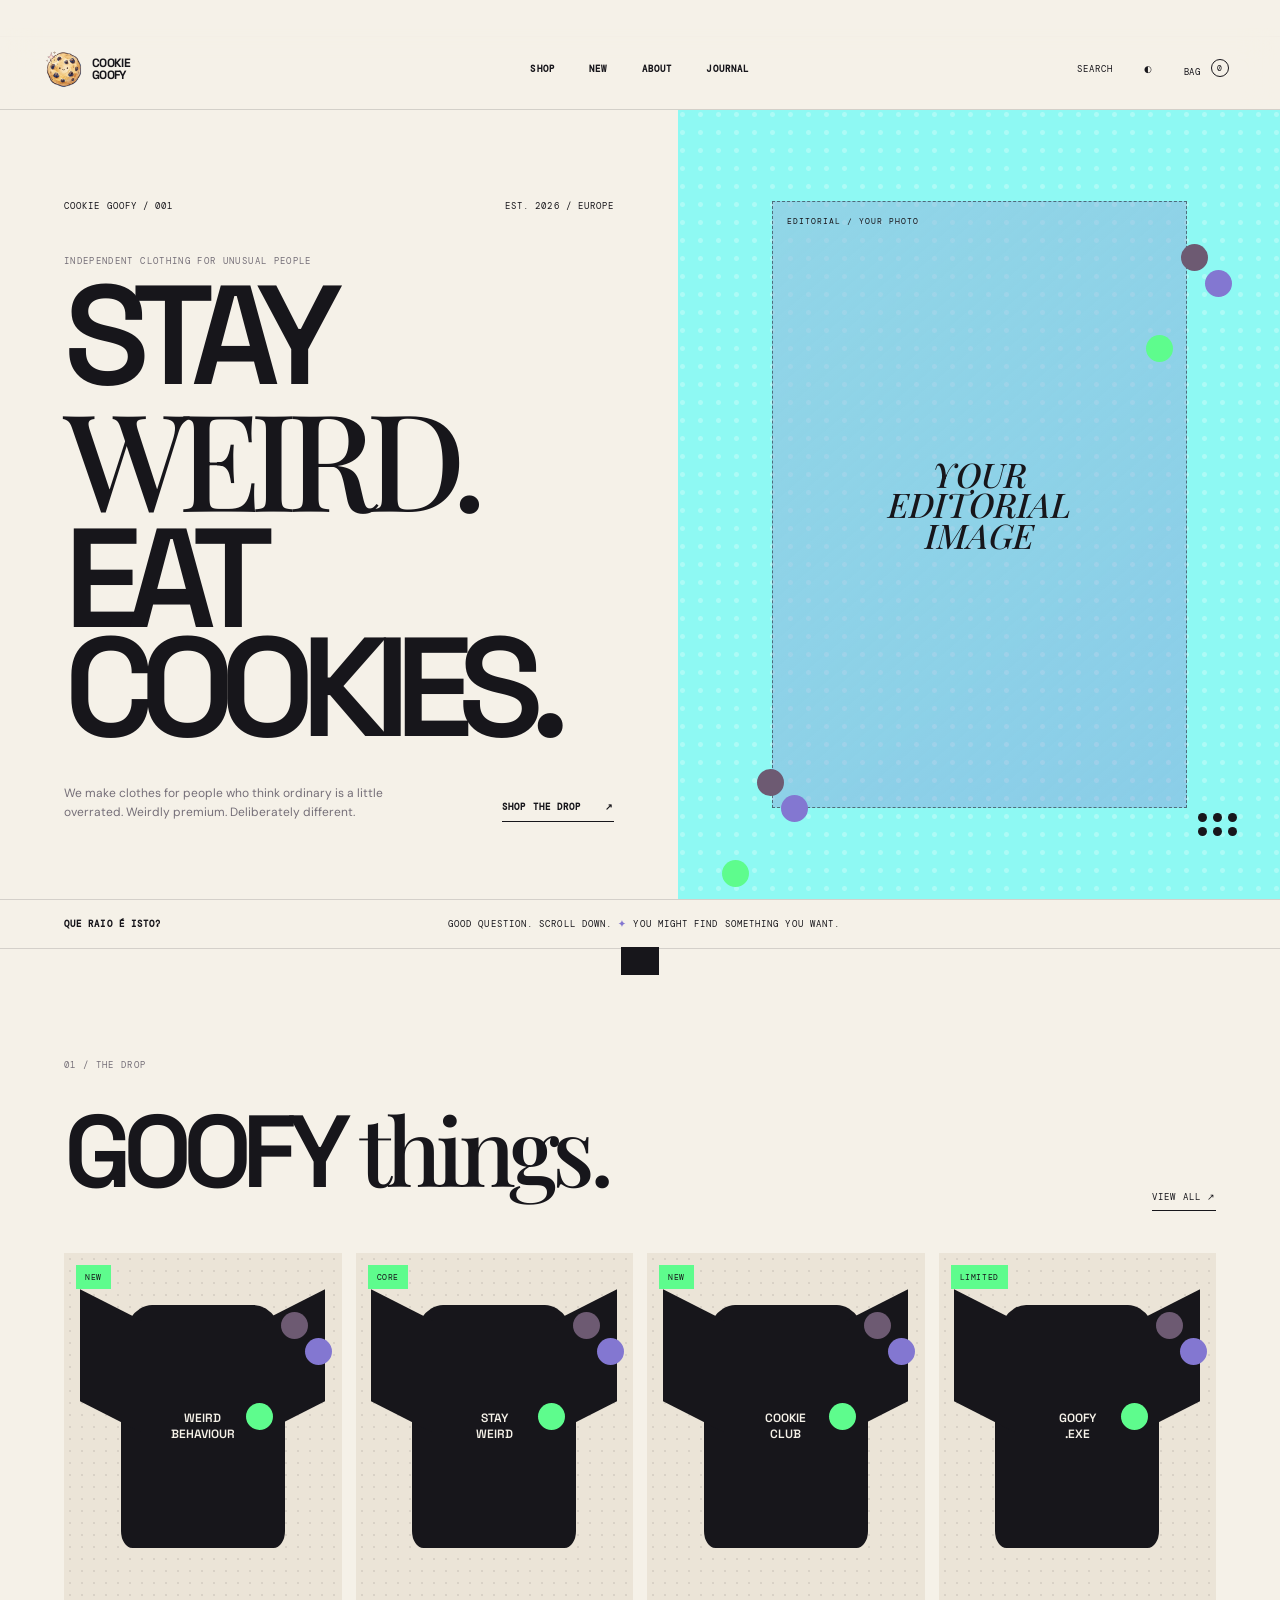
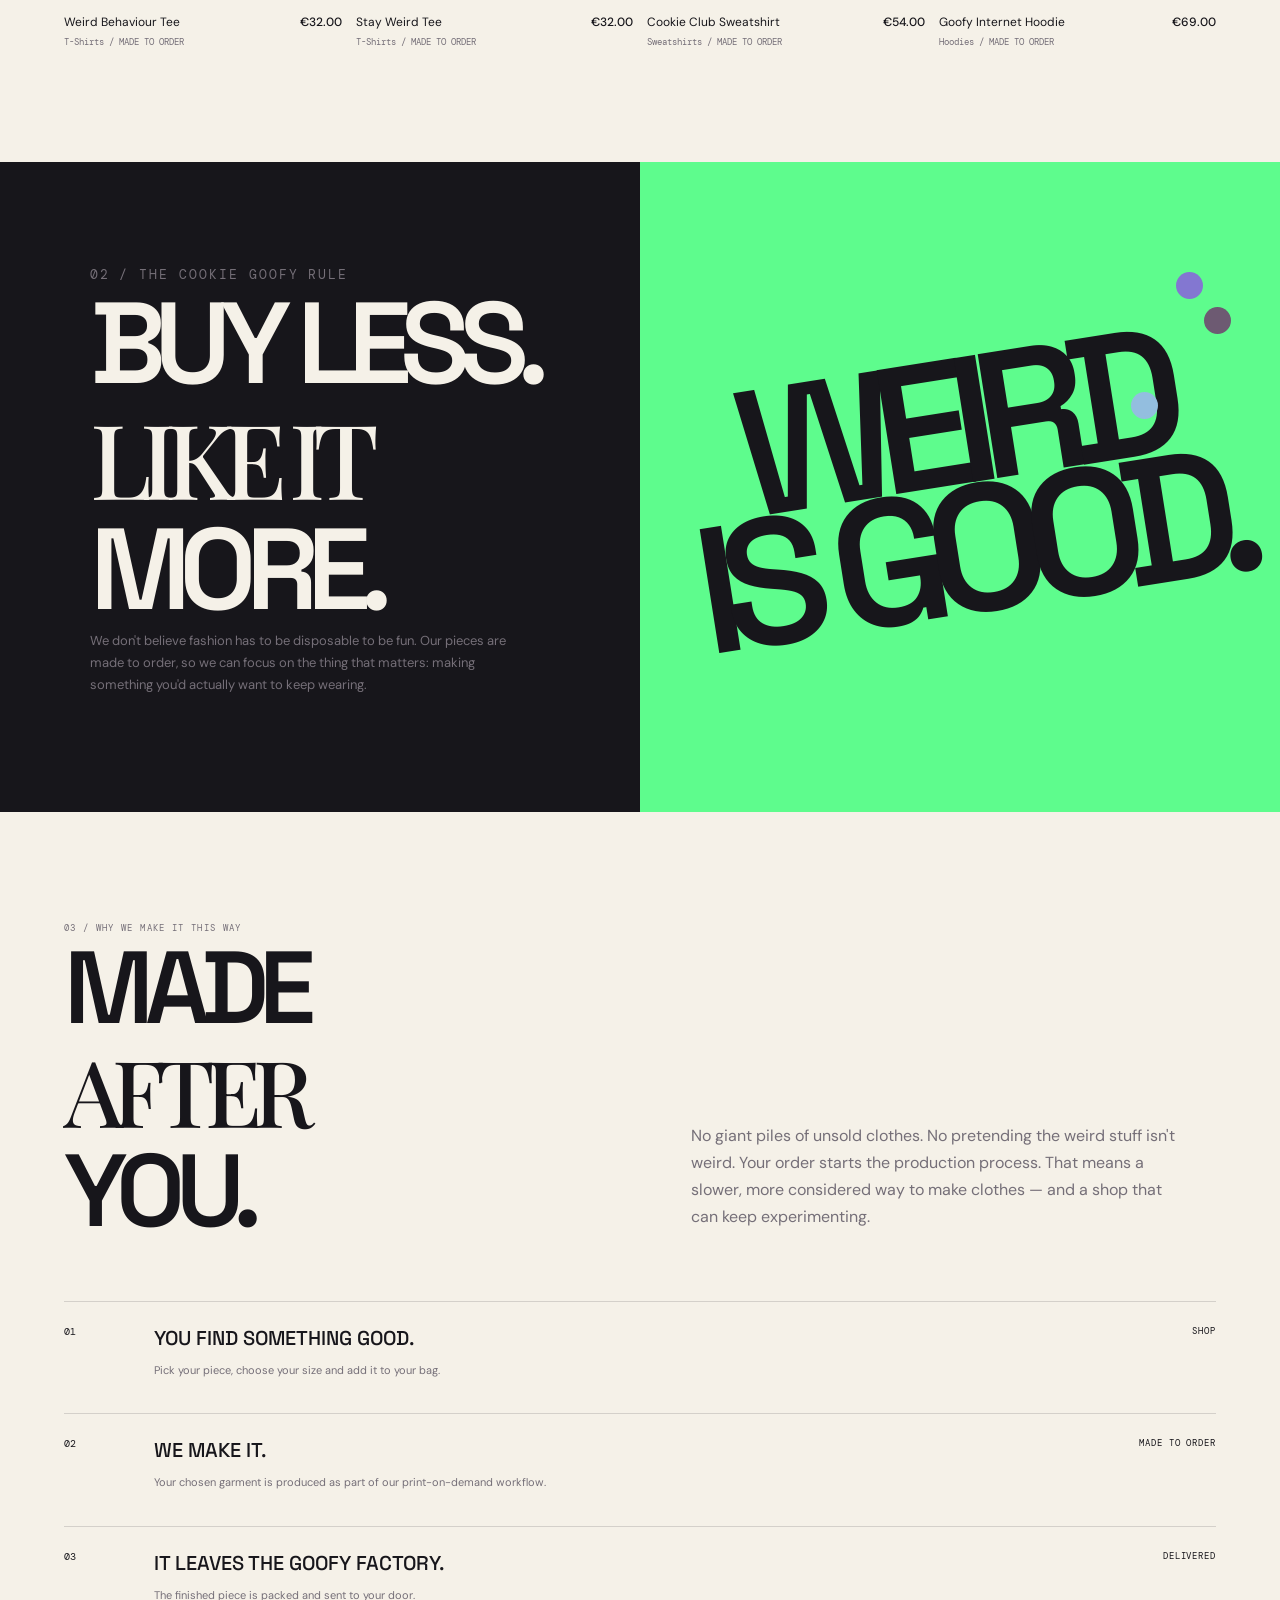
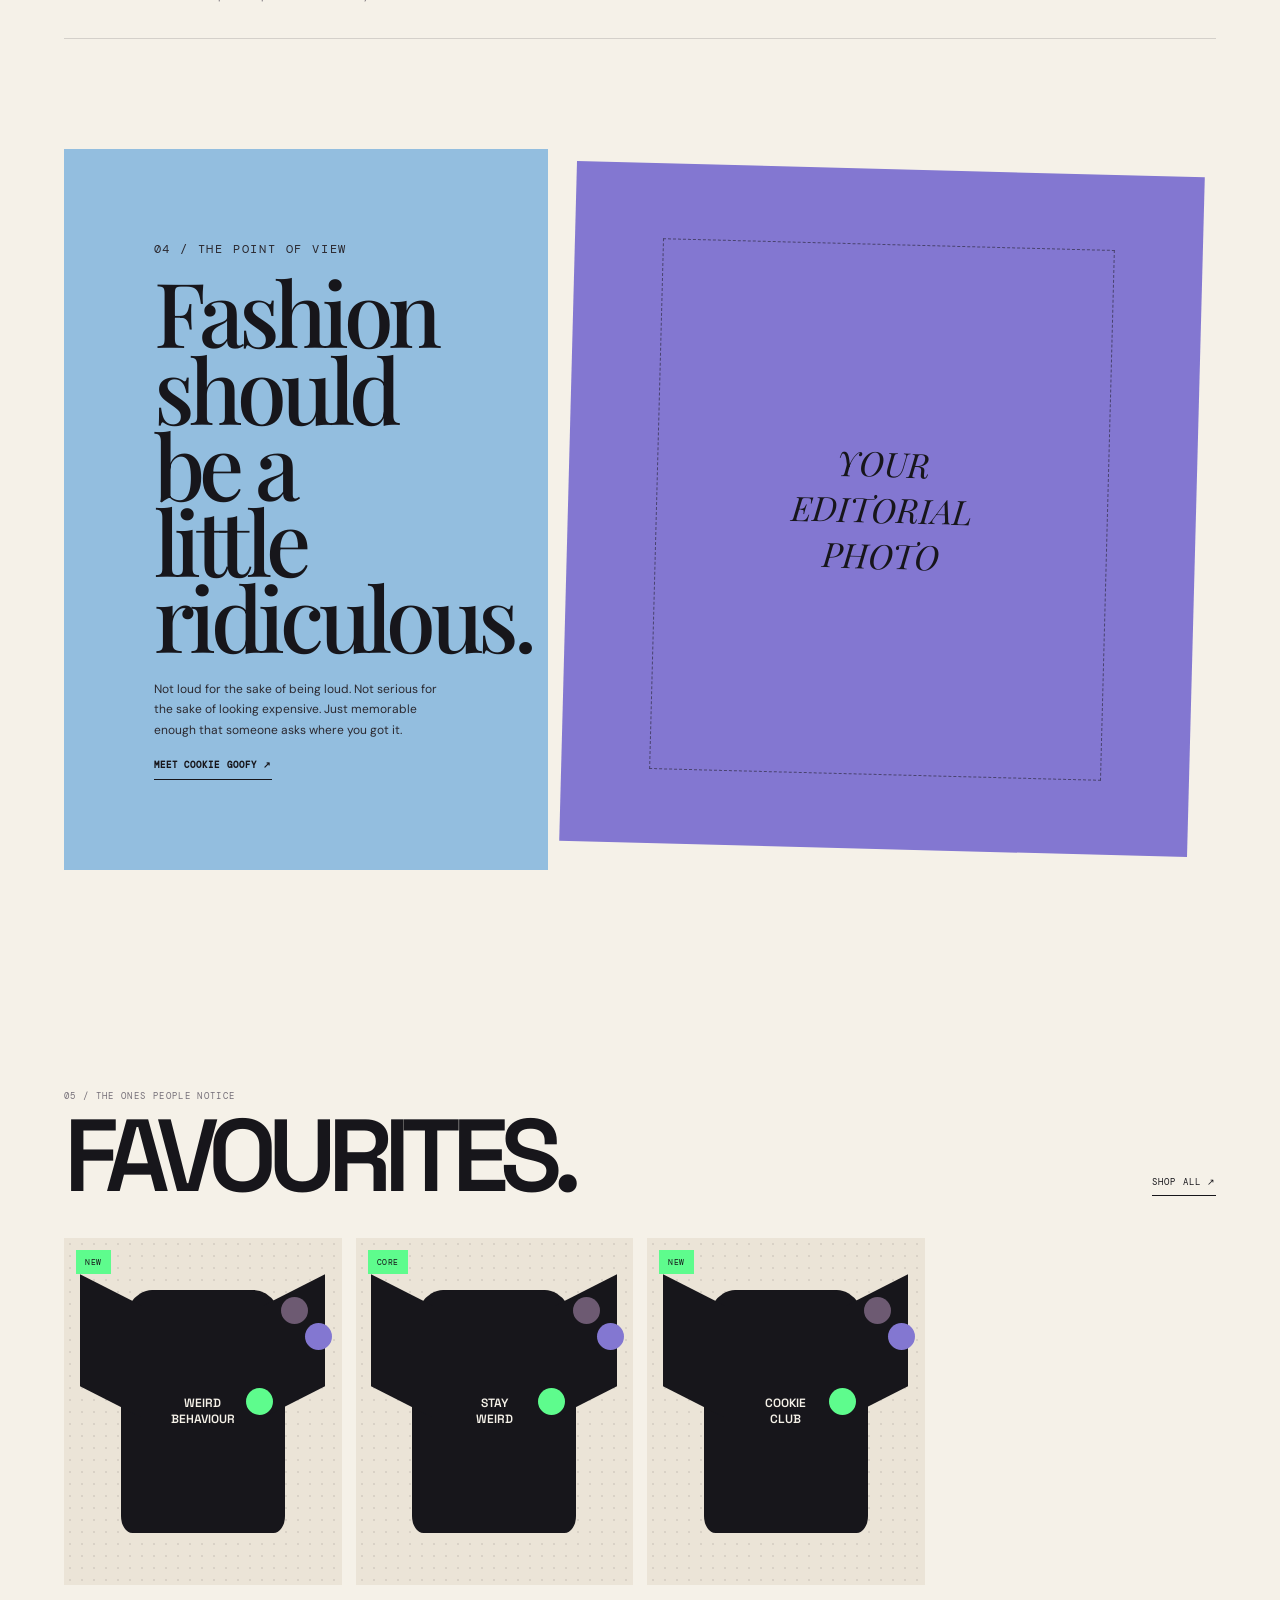
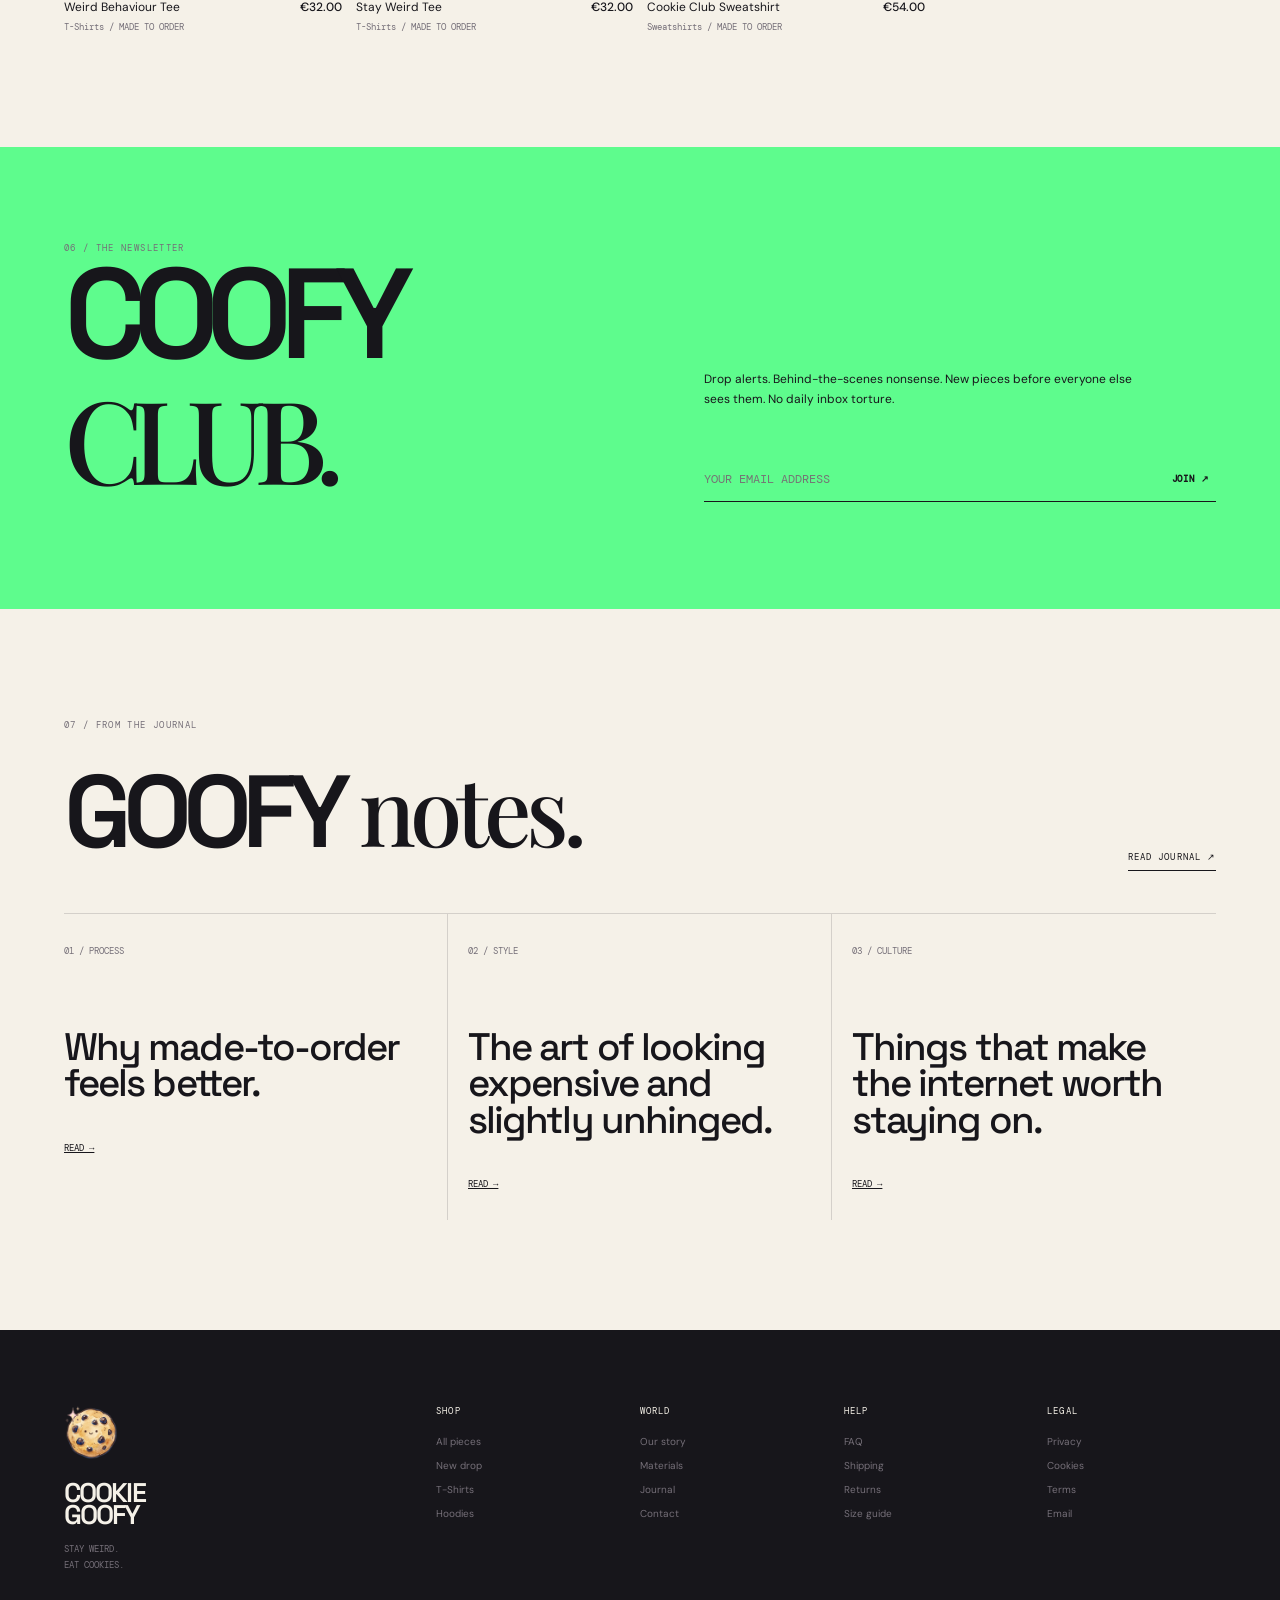
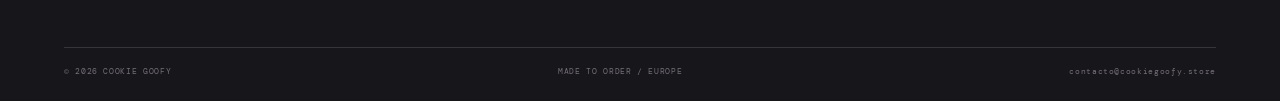
==== commit ae0c277b: "Add files via upload" ====
--- a/index.html
+++ b/index.html
@@ -1,19 +1,67 @@
-<!doctype html><html lang="en"><head>
-<meta charset="utf-8"><meta name="viewport" content="width=device-width,initial-scale=1">
-<title>Cookie Goofy — Stay Weird. Eat Cookies.</title>
-<meta name="description" content="Cookie Goofy — independent Y2K-inspired fashion. Stay Weird. Eat Cookies.">
-<link rel="icon" href="assets/cookie-goofy-logo.png">
-<link href="https://fonts.googleapis.com/css2?family=DM+Sans:wght@400;500;600;700&family=Space+Grotesk:wght@500;600;700&family=Playfair+Display:ital@0;1&display=swap" rel="stylesheet">
-<link rel="stylesheet" href="styles.css"></head><body>
-<div class="loader" id="loader"><img src="assets/cookie-goofy-logo.png"><small>LOADING GOOFY...</small></div>
-<div class="announce">FREE SHIPPING OVER €75　✦　MADE TO ORDER　✦　STAY WEIRD.</div>
-<header><button class="hamb" id="hamb">☰</button><a class="logo" href="#/"><img src="assets/cookie-goofy-logo.png">COOKIE GOOFY</a>
-<nav><a href="#/shop">SHOP</a><a href="#/new">NEW</a><a href="#/about">ABOUT</a><a href="#/journal">JOURNAL</a></nav>
-<div class="actions"><button id="search">⌕</button><button id="theme">◐</button><button id="bag">BAG <b id="count">0</b></button></div></header>
-<div class="mobile-nav" id="mobileNav"><a href="#/shop">SHOP</a><a href="#/new">NEW</a><a href="#/about">ABOUT</a><a href="#/materials">MATERIALS</a><a href="#/journal">JOURNAL</a><a href="#/faq">FAQ</a></div>
-<div class="search" id="searchPanel"><div><button id="closeSearch">×</button><small>SEARCH COOKIE GOOFY</small><input id="searchInput" placeholder="hoodie, tee, weird..."><div id="results"></div></div></div>
-<main id="app"></main>
-<aside class="drawer" id="drawer"><div class="drawerHead"><h2>YOUR BAG</h2><button id="closeBag">×</button></div><div id="items"></div><div class="drawerFoot"><div><span>SUBTOTAL</span><strong id="total">€0.00</strong></div><button class="cta dark" id="checkout">CHECKOUT ↗</button><button class="plain" id="continue">CONTINUE SHOPPING</button></div></aside><div class="overlay" id="overlay"></div>
-<footer><div><img src="assets/cookie-goofy-logo.png"><strong>COOKIE GOOFY</strong><p>STAY WEIRD. EAT COOKIES.</p></div><div><b>SHOP</b><a href="#/shop">All pieces</a><a href="#/new">New drop</a><a href="#/shop?cat=T-Shirts">T-Shirts</a><a href="#/shop?cat=Hoodies">Hoodies</a></div><div><b>ABOUT</b><a href="#/about">Our story</a><a href="#/materials">Materials</a><a href="#/journal">Journal</a><a href="#/contact">Contact</a></div><div><b>HELP</b><a href="#/faq">FAQ</a><a href="#/shipping">Shipping</a><a href="#/returns">Returns</a><a href="#/size-guide">Size guide</a></div><div><b>LEGAL</b><a href="#/privacy">Privacy</a><a href="#/cookies">Cookies</a><a href="#/terms">Terms</a><a href="mailto:contacto@cookiegoofy.store">Email</a></div><small class="copy">© 2026 COOKIE GOOFY</small></footer>
-<div class="cursor" id="cursor"><img src="assets/cookie-goofy-logo.png"></div><div class="toast" id="toast"></div>
-<script src="app.js"></script></body></html>+<!doctype html>
+<html lang="en">
+<head>
+  <meta charset="utf-8">
+  <meta name="viewport" content="width=device-width,initial-scale=1">
+  <title>Cookie Goofy — Stay Weird. Eat Cookies.</title>
+  <meta name="description" content="Cookie Goofy — weirdly premium clothing for unusual people.">
+  <link rel="icon" href="assets/cookie-goofy-logo.png">
+  <link rel="preconnect" href="https://fonts.googleapis.com">
+  <link rel="preconnect" href="https://fonts.gstatic.com" crossorigin>
+  <link href="https://fonts.googleapis.com/css2?family=DM+Mono:wght@400;500&family=DM+Sans:wght@400;500;700&family=Playfair+Display:ital,wght@0,500;0,600;1,500;1,600&family=Space+Grotesk:wght@400;500;600;700&display=swap" rel="stylesheet">
+  <link rel="stylesheet" href="styles.css">
+</head>
+<body>
+  <div class="loader" id="loader"><img src="assets/cookie-goofy-logo.png"><span>COOKIE GOOFY / LOADING...</span></div>
+
+  <div class="ticker"><div>STAY WEIRD. EAT COOKIES. <i>✦</i> MADE TO ORDER <i>✦</i> WEIRDLY PREMIUM <i>✦</i> FREE SHIPPING OVER €75 <i>✦</i> STAY WEIRD. EAT COOKIES. <i>✦</i> MADE TO ORDER <i>✦</i></div></div>
+
+  <header class="site-header">
+    <button class="menu-button" id="menuBtn" aria-label="Open menu"><span></span><span></span></button>
+    <a class="brand" href="#/"><img src="assets/cookie-goofy-logo.png" alt="Cookie Goofy"><span>COOKIE<br>GOOFY</span></a>
+    <nav class="desktop-nav">
+      <a href="#/shop">SHOP</a><a href="#/new">NEW</a><a href="#/about">ABOUT</a><a href="#/journal">JOURNAL</a>
+    </nav>
+    <div class="header-actions">
+      <button id="searchBtn">SEARCH</button><button id="themeBtn" aria-label="Toggle light and dark mode">◐</button><button id="bagBtn">BAG <sup id="bagCount">0</sup></button>
+    </div>
+  </header>
+
+  <div class="mobile-menu" id="mobileMenu">
+    <div><span>MENU</span><button id="mobileClose">×</button></div>
+    <a href="#/shop">SHOP EVERYTHING</a><a href="#/new">NEW DROP</a><a href="#/about">ABOUT COOKIE GOOFY</a><a href="#/materials">MATERIALS</a><a href="#/journal">JOURNAL</a><a href="#/faq">FAQ</a>
+  </div>
+
+  <section class="search-panel" id="searchPanel">
+    <button id="searchClose">×</button><span>WHAT ARE YOU LOOKING FOR?</span>
+    <input id="searchInput" placeholder="try “hoodie” or “weird”">
+    <div id="searchResults"></div>
+  </section>
+
+  <main id="app"></main>
+
+  <aside class="cart" id="cart">
+    <div class="cart-top"><span>YOUR BAG</span><button id="cartClose">×</button></div>
+    <div id="cartItems"></div>
+    <div class="cart-bottom">
+      <div><span>SUBTOTAL</span><strong id="cartTotal">€0.00</strong></div>
+      <button class="black-button" id="checkoutBtn">CHECKOUT <span>↗</span></button>
+      <button class="text-button" id="continueBtn">CONTINUE SHOPPING</button>
+    </div>
+  </aside>
+  <div class="shade" id="shade"></div>
+  <div class="toast" id="toast"></div>
+
+  <footer>
+    <div class="footer-brand"><img src="assets/cookie-goofy-logo.png" alt=""><h2>COOKIE<br>GOOFY</h2><p>STAY WEIRD.<br>EAT COOKIES.</p></div>
+    <div class="footer-col"><span>SHOP</span><a href="#/shop">All pieces</a><a href="#/new">New drop</a><a href="#/shop?cat=T-Shirts">T-Shirts</a><a href="#/shop?cat=Hoodies">Hoodies</a></div>
+    <div class="footer-col"><span>WORLD</span><a href="#/about">Our story</a><a href="#/materials">Materials</a><a href="#/journal">Journal</a><a href="#/contact">Contact</a></div>
+    <div class="footer-col"><span>HELP</span><a href="#/faq">FAQ</a><a href="#/shipping">Shipping</a><a href="#/returns">Returns</a><a href="#/size-guide">Size guide</a></div>
+    <div class="footer-col"><span>LEGAL</span><a href="#/privacy">Privacy</a><a href="#/cookies">Cookies</a><a href="#/terms">Terms</a><a href="mailto:contacto@cookiegoofy.store">Email</a></div>
+    <div class="footer-bottom"><span>© 2026 COOKIE GOOFY</span><span>MADE TO ORDER / EUROPE</span><span>contacto@cookiegoofy.store</span></div>
+  </footer>
+
+  <div class="cursor" id="cursor"><img src="assets/cookie-goofy-logo.png" alt=""></div>
+  <script src="app.js"></script>
+</body>
+</html>
--- a/styles.css
+++ b/styles.css
@@ -1 +1,94 @@
-:root{--bg:#f7f5ef;--surface:#ebe7dc;--text:#17171c;--muted:#716d77;--line:#17171c22;--green:#5efc8d;--aqua:#8ef9f3;--blue:#93bedf;--purple:#8377d1;--mauve:#6d5a72}body.dark{--bg:#111116;--surface:#1d1d24;--text:#f7f5ef;--muted:#aaa7b0;--line:#fff2}*{box-sizing:border-box}html{scroll-behavior:smooth}body{margin:0;background:var(--bg);color:var(--text);font:14px "DM Sans",sans-serif;transition:.3s}a{color:inherit;text-decoration:none}button,input{font:inherit;color:inherit}.loader{position:fixed;inset:0;background:var(--bg);z-index:99;display:grid;place-items:center;align-content:center;gap:12px;transition:.5s}.loader img{width:70px;animation:bob 1s infinite alternate}.loader small{font-size:9px;letter-spacing:.2em}@keyframes bob{to{transform:translateY(-8px) rotate(4deg)}}.loader.hide{opacity:0;visibility:hidden}.announce{height:29px;background:var(--text);color:var(--bg);display:grid;place-items:center;font-size:8px;font-weight:700;letter-spacing:.16em}.announce::first-letter{color:var(--green)}header{height:78px;padding:0 4vw;border-bottom:1px solid var(--line);display:grid;grid-template-columns:1fr auto 1fr;align-items:center;position:sticky;top:0;z-index:50;background:color-mix(in srgb,var(--bg) 88%,transparent);backdrop-filter:blur(14px)}.logo{display:flex;align-items:center;gap:8px;font:700 15px "Space Grotesk";letter-spacing:-.05em}.logo img{width:31px;height:31px;object-fit:contain}nav{display:flex;gap:30px;font-size:9px;font-weight:700;letter-spacing:.16em}.actions{justify-self:end;display:flex;gap:14px;align-items:center}.actions button,.hamb{background:none;border:0;cursor:pointer}.actions button{font-size:17px}.actions #bag{font-size:9px;font-weight:700;letter-spacing:.12em}.actions b{display:inline-grid;place-items:center;width:20px;height:20px;border:1px solid;border-radius:50%;font-size:8px}.hamb{display:none}.mobile-nav{display:none}.search{position:fixed;inset:107px 0 auto;background:var(--bg);z-index:49;transform:translateY(-120%);transition:.35s;border-bottom:1px solid var(--line)}.search.open{transform:none}.search>div{max-width:1100px;margin:auto;padding:25px 5vw 45px}.search button{float:right;border:0;background:none;font-size:28px}.search small{font-size:9px;letter-spacing:.16em;font-weight:700}.search input{display:block;width:100%;background:none;border:0;border-bottom:1px solid;padding:20px 0;font:45px "Space Grotesk";outline:0}.result{display:flex;justify-content:space-between;padding:13px 0;border-bottom:1px solid var(--line);font-size:12px}.hero{display:grid;grid-template-columns:1.05fr .95fr;min-height:calc(100vh - 107px);border-bottom:1px solid var(--line)}.heroCopy{padding:8vw 7vw;display:flex;flex-direction:column;justify-content:center;position:relative}.eyebrow{font-size:9px;letter-spacing:.2em;font-weight:700;margin:0 0 20px}.hero h1,.section h2,.page h1{font:700 clamp(65px,9.5vw,145px)/.78 "Space Grotesk";letter-spacing:-.09em;margin:0}.hero h1 em{font:italic 500 1em "Playfair Display"}.hero p{max-width:410px;line-height:1.6;color:var(--muted);margin:30px 0}.cta{border:1px solid var(--text);padding:15px 20px;background:none;font-size:9px;font-weight:700;letter-spacing:.14em;cursor:pointer;display:inline-flex;justify-content:space-between;gap:50px;transition:.25s}.cta:hover{transform:translateY(-3px);box-shadow:6px 6px 0 var(--green)}.dark{background:var(--text);color:var(--bg)}.heroArt{background:linear-gradient(135deg,var(--blue),var(--aqua));display:grid;place-items:center;position:relative;overflow:hidden}.photo{width:68%;height:78%;border:1px dashed #17171c80;display:grid;place-items:center;font:italic 35px "Playfair Display";text-align:center;position:relative}.photo:after{content:"YOUR EDITORIAL PHOTO";position:absolute;top:15px;left:15px;font:700 8px "DM Sans";letter-spacing:.15em}.cookie{position:absolute;width:23px;height:23px;border-radius:50%;background:var(--mauve);box-shadow:22px 28px 0 var(--purple),-35px 90px 0 var(--green)}.c1{top:20%;right:17%}.c2{bottom:18%;left:14%}.marquee{overflow:hidden;white-space:nowrap;border-bottom:1px solid var(--line);padding:16px;font:700 11px "Space Grotesk";letter-spacing:.1em}.marquee span{display:inline-block;animation:marquee 22s linear infinite}@keyframes marquee{to{transform:translateX(-50%)}}.section{padding:100px 5vw}.sectionHead{display:flex;justify-content:space-between;align-items:end;margin-bottom:42px}.link{font-size:9px;font-weight:700;letter-spacing:.14em;border-bottom:1px solid;padding-bottom:5px}.products{display:grid;grid-template-columns:repeat(4,1fr);gap:18px}.product{cursor:pointer}.pic{aspect-ratio:4/5;background:var(--surface);display:grid;place-items:center;position:relative;overflow:hidden;transition:.4s}.product:hover .pic{transform:translateY(-6px)}.shirt{width:62%;height:72%;background:var(--text);border-radius:18% 18% 8% 8%;display:grid;place-items:center;position:relative;transition:.5s}.product:hover .shirt{transform:rotate(-3deg) scale(1.04)}.shirt:before,.shirt:after{content:"";position:absolute;top:0;width:38%;height:48%;background:inherit}.shirt:before{left:-25%;transform:skewY(28deg)}.shirt:after{right:-25%;transform:skewY(-28deg)}.shirt span{z-index:1;color:var(--bg);font:700 12px "Space Grotesk";text-align:center;max-width:120px}.badge{position:absolute;top:11px;left:11px;background:var(--bg);padding:7px;font-size:7px;font-weight:700;letter-spacing:.12em;z-index:2}.meta{padding:13px 1px}.meta div{display:flex;justify-content:space-between;gap:10px;font-size:12px}.meta small{display:block;color:var(--muted);font-size:9px;margin-top:6px}.ethics{background:var(--text);color:var(--bg);padding:110px 7vw;display:grid;grid-template-columns:1fr 1fr;gap:8vw}.ethics h2{font:700 clamp(55px,7vw,105px)/.8 "Space Grotesk";letter-spacing:-.08em;margin:0}.ethics p{max-width:570px;line-height:1.7;color:var(--muted)}.pills{display:flex;gap:7px;flex-wrap:wrap}.pill{border:1px solid #fff4;border-radius:99px;padding:8px 11px;font-size:8px;letter-spacing:.12em}.editorial{padding:110px 5vw;display:grid;grid-template-columns:.8fr 1.2fr;gap:6vw;align-items:center}.editorial h2{font:italic 500 clamp(50px,7vw,100px)/.85 "Playfair Display";margin:0 0 25px}.editorial p{line-height:1.7;color:var(--muted);max-width:470px}.editorialPic{aspect-ratio:4/5;background:linear-gradient(145deg,var(--green),var(--purple));display:grid;place-items:center;transform:rotate(2deg);font:700 50px "Space Grotesk";letter-spacing:-.07em;text-align:center}.club{background:var(--green);color:#121216;padding:110px 5vw;display:grid;grid-template-columns:1fr 1fr;gap:8vw;align-items:end}.club h2{font:700 clamp(60px,8vw,120px)/.8 "Space Grotesk";letter-spacing:-.09em;margin:0}.club p{line-height:1.6;max-width:470px}.club form{display:flex;border-bottom:1px solid}.club input{flex:1;border:0;background:none;padding:14px 0;outline:0}.club button{border:0;background:none;font-weight:700}.journal{padding:100px 5vw}.journalGrid{display:grid;grid-template-columns:repeat(3,1fr);gap:18px}.journalCard{border-top:1px solid var(--line);padding-top:15px;min-height:220px}.journalCard small{font-size:8px;letter-spacing:.16em;font-weight:700}.journalCard h3{font:500 27px/1 "Space Grotesk";margin:35px 0}footer{background:var(--text);color:var(--bg);padding:60px 5vw;display:grid;grid-template-columns:2fr repeat(4,1fr);gap:30px}footer img{width:50px;display:block}footer strong{display:block;font:700 20px "Space Grotesk"}footer p{color:var(--muted);font-size:9px;letter-spacing:.1em}footer b{font-size:8px;letter-spacing:.16em}footer a{display:block;color:var(--muted);font-size:10px;margin-top:12px}.copy{grid-column:1/-1;border-top:1px solid #fff2;padding-top:15px;color:var(--muted);font-size:8px;letter-spacing:.1em}.drawer{position:fixed;right:0;top:0;bottom:0;width:min(470px,100%);background:var(--bg);z-index:70;transform:translateX(102%);transition:.4s;display:flex;flex-direction:column}.drawer.open{transform:none}.overlay{position:fixed;inset:0;background:#0008;z-index:60;opacity:0;pointer-events:none;transition:.3s}.overlay.open{opacity:1;pointer-events:auto}.drawerHead{padding:25px;border-bottom:1px solid var(--line);display:flex;justify-content:space-between}.drawerHead h2{margin:0;font:700 35px "Space Grotesk"}.drawerHead button{border:0;background:none;font-size:28px}.drawerBody{flex:1;overflow:auto}.bagItem{display:grid;grid-template-columns:80px 1fr auto;gap:15px;padding:18px 20px;border-bottom:1px solid var(--line)}.bagPic{background:var(--surface);display:grid;place-items:center}.bagPic .shirt{width:50%;height:60%}.bagItem small{display:block;color:var(--muted);line-height:1.6;margin:6px 0}.bagItem button{border:0;background:none;text-decoration:underline;font-size:9px}.empty{text-align:center;padding:70px 25px}.empty img{width:60px}.drawerFoot{padding:20px;border-top:1px solid var(--line)}.drawerFoot>div{display:flex;justify-content:space-between;font-size:11px}.drawerFoot .cta{width:100%;margin-top:15px;justify-content:center}.plain{border:0;background:none;display:block;margin:15px auto;font-size:9px;text-decoration:underline}.toast{position:fixed;left:50%;bottom:25px;transform:translate(-50%,120px);background:var(--text);color:var(--bg);padding:13px 18px;font-size:9px;letter-spacing:.1em;z-index:90;transition:.3s}.toast.show{transform:translate(-50%,0)}.page{padding:80px 5vw;min-height:60vh}.pageHead{max-width:900px;margin-bottom:60px}.pageHead p:last-child{max-width:650px;line-height:1.7;color:var(--muted)}.prose{max-width:800px;line-height:1.8}.prose h2{font:600 30px "Space Grotesk";margin-top:55px}.toolbar{display:flex;justify-content:space-between;border-bottom:1px solid var(--line);padding-bottom:15px;margin-bottom:30px}.filters{display:flex;gap:6px;flex-wrap:wrap}.filter{border:1px solid var(--line);background:none;padding:8px 11px;font-size:8px;letter-spacing:.1em;cursor:pointer}.filter.active{background:var(--text);color:var(--bg)}.productPage{padding:50px 5vw}.productLayout{display:grid;grid-template-columns:1.15fr .85fr;gap:6vw}.gallery{display:grid;grid-template-columns:repeat(2,1fr);gap:10px}.gallery div{aspect-ratio:4/5;background:var(--surface);display:grid;place-items:center;border:1px dashed var(--line);font:italic 22px "Playfair Display";text-align:center}.gallery .big{grid-column:1/-1;aspect-ratio:16/10;background:linear-gradient(135deg,var(--blue),var(--aqua))}.detail{position:sticky;top:130px;height:max-content}.detail h1{font:700 clamp(45px,6vw,80px)/.84 "Space Grotesk";letter-spacing:-.08em;margin:0}.price{font-size:17px;margin:22px 0}.desc{color:var(--muted);line-height:1.7}.sizes{display:flex;gap:6px;flex-wrap:wrap;margin:12px 0 22px}.size{background:none;border:1px solid var(--line);padding:11px 13px;font-size:9px;cursor:pointer}.size.selected{background:var(--text);color:var(--bg)}.detail .cta{width:100%;justify-content:center}.wish{width:100%;margin-top:8px;padding:14px;background:none;border:1px solid var(--line);font-size:9px;font-weight:700}.accordion{border-top:1px solid var(--line);margin-top:25px}.accordion button{width:100%;border:0;border-bottom:1px solid var(--line);background:none;padding:16px 0;text-align:left;font-size:9px;font-weight:700;letter-spacing:.12em}.accText{display:none;color:var(--muted);font-size:11px;line-height:1.7;padding:0 0 15px}.accText.open{display:block}.notFound{text-align:center;padding:150px 20px}.notFound h1{font:700 90px "Space Grotesk"}.cursor{position:fixed;pointer-events:none;z-index:200;transform:translate(-100px,-100px);transition:transform .06s}.cursor img{width:32px}.cursor.big img{width:45px}@media(max-width:900px){header{grid-template-columns:auto 1fr auto}.hamb{display:block}.logo{justify-self:center}.logo span{display:none}nav{display:none}.mobile-nav{display:flex;position:fixed;top:107px;left:0;right:0;z-index:48;background:var(--bg);padding:25px;flex-direction:column;gap:18px;transform:translateY(-120%);transition:.35s}.mobile-nav.open{transform:none}.mobile-nav a{font:500 32px "Space Grotesk"}.hero{grid-template-columns:1fr}.heroArt{min-height:65vh}.products{grid-template-columns:repeat(2,1fr)}.ethics,.club,.editorial{grid-template-columns:1fr}.footer{grid-template-columns:repeat(2,1fr)}.productLayout{grid-template-columns:1fr}.detail{position:static}.cursor{display:none}}@media(max-width:520px){.announce{font-size:6px}.heroCopy{padding:70px 20px}.hero h1{font-size:65px}.heroArt{min-height:55vh}.section,.journal,.editorial,.club{padding:75px 20px}.sectionHead{align-items:start}.section h2{font-size:52px}.products{gap:10px}.meta div{font-size:10px}.meta small{font-size:8px}.journalGrid{grid-template-columns:1fr}.footer{padding:50px 20px}.page,.productPage{padding:60px 20px}.gallery{gap:6px}.search input{font-size:32px}}+:root{
+--bg:#f5f1e8;--paper:#ebe4d7;--ink:#17161b;--muted:#756f78;--line:#17161b26;
+--green:#5efc8d;--aqua:#8ef9f3;--blue:#93bedf;--purple:#8377d1;--mauve:#6d5a72;
+--serif:"Playfair Display",Georgia,serif;--display:"Space Grotesk",Arial,sans-serif;
+--sans:"DM Sans",Arial,sans-serif;--mono:"DM Mono",monospace
+}
+*{box-sizing:border-box}html{scroll-behavior:smooth}body{margin:0;background:var(--bg);color:var(--ink);font-family:var(--sans);overflow-x:hidden}
+body.dark{--bg:#121116;--paper:#211f26;--ink:#f5f0e7;--muted:#aaa3ad;--line:#f5f0e722}
+a{color:inherit;text-decoration:none}button{color:inherit}
+.loader{position:fixed;inset:0;background:var(--bg);z-index:9999;display:flex;flex-direction:column;align-items:center;justify-content:center;gap:15px;transition:.65s}
+.loader img{width:72px;height:72px;object-fit:contain}.loader span{font:9px var(--mono);letter-spacing:.16em}.loader.done{opacity:0;pointer-events:none}
+.ticker{height:28px;background:var(--ink);color:var(--bg);overflow:hidden;display:flex;align-items:center;font:9px var(--mono);letter-spacing:.13em;white-space:nowrap}
+.ticker div{animation:marquee 34s linear infinite}.ticker i{font-style:normal;color:var(--green);margin:0 28px}@keyframes marquee{to{transform:translateX(-50%)}}
+.site-header{height:82px;border-bottom:1px solid var(--line);display:grid;grid-template-columns:1fr auto 1fr;align-items:center;padding:0 3.5vw;position:sticky;top:0;z-index:100;background:color-mix(in srgb,var(--bg) 88%,transparent);backdrop-filter:blur(18px)}
+.brand{display:flex;align-items:center;gap:9px;font:700 12px/1 var(--display);letter-spacing:-.05em}.brand img{width:38px;height:38px;object-fit:contain}
+.desktop-nav{display:flex;gap:34px;font:600 9px var(--mono);letter-spacing:.13em}.desktop-nav a,.header-actions button{transition:.2s}.desktop-nav a:hover,.header-actions button:hover{opacity:.45}
+.header-actions{justify-self:end;display:flex;gap:19px;align-items:center}.header-actions button,.menu-button{border:0;background:none;cursor:pointer}.header-actions button{font:9px var(--mono);letter-spacing:.1em}
+.header-actions sup{display:inline-grid;place-items:center;width:18px;height:18px;border:1px solid;border-radius:50%;font-size:8px;margin-left:4px}
+.menu-button{display:none}.mobile-menu{display:none}
+.search-panel{position:fixed;top:110px;left:0;right:0;background:var(--bg);border-bottom:1px solid var(--line);z-index:90;padding:32px 7vw 50px;transform:translateY(-130%);transition:.4s}
+.search-panel.open{transform:none}.search-panel>span{font:9px var(--mono);letter-spacing:.14em}.search-panel>button{float:right;border:0;background:none;font-size:27px;cursor:pointer}
+.search-panel input{width:100%;background:none;border:0;border-bottom:1px solid var(--ink);outline:0;padding:20px 0 14px;font:500 clamp(32px,6vw,72px) var(--display);letter-spacing:-.06em}
+.search-result{display:flex;justify-content:space-between;padding:12px 0;border-bottom:1px solid var(--line);font-size:11px}
+
+.hero{min-height:calc(100vh - 110px);display:grid;grid-template-columns:53% 47%;border-bottom:1px solid var(--line)}
+.hero-copy{padding:7vw 5vw 6vw;display:flex;flex-direction:column;justify-content:space-between}.hero-top{display:flex;justify-content:space-between;font:9px var(--mono);letter-spacing:.12em}
+.hero-title{margin:auto 0}.hero-title h1{font:600 clamp(75px,11vw,175px)/.77 var(--display);letter-spacing:-.105em;margin:0}.hero-title h1 em{font:500 .96em/1 var(--serif);letter-spacing:-.08em}
+.hero-bottom{display:flex;align-items:end;justify-content:space-between;gap:30px}.hero-bottom p{font-size:12px;line-height:1.6;max-width:330px;color:var(--muted);margin:0}
+.section-kicker{font:9px var(--mono);letter-spacing:.15em;color:var(--muted);margin:0 0 14px}.arrow-link{display:inline-flex;gap:24px;align-items:center;border-bottom:1px solid;padding-bottom:8px;font:600 9px var(--mono);letter-spacing:.12em}
+.hero-visual{background:var(--aqua);position:relative;overflow:hidden;display:grid;place-items:center}.hero-visual:before{content:"";position:absolute;inset:0;background:radial-gradient(circle at 25% 25%,#fff8 0 2px,transparent 3px);background-size:18px 18px;opacity:.5}
+.photo-frame{width:69%;height:77%;border:1px dashed #17161b88;display:flex;align-items:center;justify-content:center;text-align:center;position:relative;background:linear-gradient(140deg,#93bedf99,#8377d155)}
+.photo-frame:after{content:"EDITORIAL / YOUR PHOTO";position:absolute;left:14px;top:14px;font:8px var(--mono);letter-spacing:.13em}.photo-label{font:italic 500 34px var(--serif);line-height:.9}
+.cookie-dot{position:absolute;width:27px;height:27px;border-radius:50%;background:var(--mauve);box-shadow:24px 26px 0 var(--purple),-35px 91px 0 var(--green);z-index:2}.dot-a{top:17%;right:12%}.dot-b{bottom:13%;left:13%}
+.mini-cookies{position:absolute;right:7%;bottom:8%;display:grid;grid-template-columns:repeat(3,10px);gap:5px}.mini-cookies i{width:9px;height:9px;border-radius:50%;background:var(--ink)}
+.intro-strip{border-bottom:1px solid var(--line);display:grid;grid-template-columns:1fr 2fr;padding:18px 5vw;font:9px var(--mono);letter-spacing:.12em}.intro-strip b{color:var(--purple)}
+
+.products-section{padding:110px 5vw}.section-title{display:flex;justify-content:space-between;align-items:end;margin-bottom:42px}.section-title h2{font:600 clamp(55px,8vw,115px)/.78 var(--display);letter-spacing:-.09em;margin:0}.section-title h2 i{font:500 .92em var(--serif);letter-spacing:-.06em}.view-all{font:9px var(--mono);letter-spacing:.12em;border-bottom:1px solid;padding-bottom:7px}
+.product-grid{display:grid;grid-template-columns:repeat(4,1fr);gap:14px}.product-card{cursor:pointer}.product-image{aspect-ratio:4/5;background:var(--paper);position:relative;overflow:hidden;display:grid;place-items:center;transition:.5s}
+.product-card:hover .product-image{transform:translateY(-7px)}.product-image:before{content:"";position:absolute;inset:0;background:radial-gradient(circle,#17161b16 1px,transparent 1px);background-size:12px 12px}
+.garment{width:59%;height:70%;background:var(--ink);border-radius:19% 19% 7% 7%;position:relative;display:grid;place-items:center;z-index:1;transition:.5s}.product-card:hover .garment{transform:rotate(-3deg) scale(1.04)}
+.garment:before,.garment:after{content:"";position:absolute;top:0;width:38%;height:46%;background:inherit}.garment:before{left:-25%;transform:skewY(27deg)}.garment:after{right:-25%;transform:skewY(-27deg)}
+.garment span{color:var(--bg);z-index:2;font:600 12px var(--display);text-align:center;max-width:110px}.tag{position:absolute;z-index:3;top:12px;left:12px;background:var(--green);padding:7px 9px;font:8px var(--mono);letter-spacing:.08em}
+.product-meta{padding:14px 0 4px}.product-meta>div{display:flex;justify-content:space-between;gap:12px;font-size:12px}.product-meta strong{font-weight:500}.product-meta small{display:block;color:var(--muted);font:9px var(--mono);margin-top:6px}
+
+.manifesto{background:var(--ink);color:var(--bg);display:grid;grid-template-columns:1fr 1fr;min-height:650px}.manifesto-copy{padding:8vw 7vw;display:flex;flex-direction:column;justify-content:space-between}
+.manifesto h2{font:600 clamp(65px,9vw,140px)/.76 var(--display);letter-spacing:-.1em;margin:0}.manifesto h2 em{font:500 .9em var(--serif)}.manifesto p{max-width:440px;color:var(--muted);line-height:1.7;font-size:13px}
+.manifesto-art{background:var(--green);color:var(--ink);position:relative;display:grid;place-items:center;overflow:hidden}.manifesto-art .big-type{font:600 clamp(90px,14vw,230px)/.72 var(--display);letter-spacing:-.12em;transform:rotate(-9deg);text-align:center}
+.manifesto-art .cookie-dot{background:var(--purple);box-shadow:28px 35px 0 var(--mauve),-45px 120px 0 var(--blue)}
+.process{padding:110px 5vw}.process-grid{display:grid;grid-template-columns:1fr 1fr;gap:8vw;align-items:end}.process h2{font:600 clamp(60px,8vw,120px)/.78 var(--display);letter-spacing:-.09em;margin:0}.process h2 em{font:500 .9em var(--serif)}
+.process-copy{line-height:1.7;color:var(--muted);max-width:500px}.steps{border-top:1px solid var(--line);margin-top:70px}.step{display:grid;grid-template-columns:70px 1fr auto;gap:20px;padding:23px 0;border-bottom:1px solid var(--line);align-items:start}.step-num{font:10px var(--mono)}.step h3{margin:0;font:500 20px var(--display)}.step p{color:var(--muted);font-size:11px;line-height:1.6;max-width:480px}.step b{font:9px var(--mono);letter-spacing:.1em}
+
+.editorial{padding:0 5vw 110px;display:grid;grid-template-columns:42% 58%;align-items:stretch}.editorial-copy{background:var(--blue);padding:7vw}.editorial-copy h2{font:500 clamp(55px,7vw,100px)/.85 var(--serif);letter-spacing:-.06em;margin:0 0 25px}.editorial-copy p{color:#2b2930;line-height:1.7;font-size:12px;max-width:420px}
+.editorial-photo{background:var(--purple);min-height:580px;display:grid;place-items:center;position:relative;transform:rotate(1.5deg);margin:20px}.editorial-photo div{border:1px dashed #17161b88;width:72%;height:78%;display:grid;place-items:center;font:italic 34px var(--serif);text-align:center}
+
+.club{background:var(--green);padding:95px 5vw;display:grid;grid-template-columns:1fr 1fr;gap:10vw}.club h2{font:600 clamp(75px,10vw,155px)/.72 var(--display);letter-spacing:-.1em;margin:0}.club h2 em{font:500 .9em var(--serif)}
+.club-copy{display:flex;flex-direction:column;justify-content:end}.club-copy p{max-width:450px;line-height:1.7;font-size:12px}.club-form{display:flex;border-bottom:1px solid var(--ink);margin-top:35px}.club-form input{flex:1;border:0;background:none;padding:14px 0;outline:0;font:12px var(--mono)}.club-form button{border:0;background:none;font:600 9px var(--mono);letter-spacing:.1em}.club-msg{font:9px var(--mono);margin-top:12px}
+.journal{padding:110px 5vw}.journal-grid{display:grid;grid-template-columns:repeat(3,1fr);border-top:1px solid var(--line)}.journal-card{padding:24px 20px 30px 0;border-right:1px solid var(--line);min-height:300px}.journal-card:not(:first-child){padding-left:20px}.journal-card:last-child{border-right:0}.journal-card small{font:9px var(--mono);color:var(--muted)}.journal-card h3{font:500 clamp(24px,3vw,42px)/.95 var(--display);letter-spacing:-.05em;margin:70px 0 0}.journal-card a{display:block;margin-top:40px;font:9px var(--mono);text-decoration:underline}
+
+.page{padding:100px 5vw;min-height:65vh}.page-head{max-width:1000px;margin-bottom:70px}.page h1{font:600 clamp(65px,10vw,145px)/.76 var(--display);letter-spacing:-.1em;margin:0}.page-head>p:last-child{max-width:680px;color:var(--muted);line-height:1.7;font-size:14px;margin-top:35px}.prose{max-width:850px}.prose h2{font:500 30px var(--display);margin:55px 0 10px}.prose p{color:var(--muted);line-height:1.8;max-width:720px}
+.shop-toolbar{display:flex;justify-content:space-between;align-items:start;border-bottom:1px solid var(--line);padding-bottom:15px;margin-bottom:30px}.filters{display:flex;gap:6px;flex-wrap:wrap}.filter{background:none;border:1px solid var(--line);padding:8px 11px;font:8px var(--mono);letter-spacing:.1em;cursor:pointer}.filter.active{background:var(--ink);color:var(--bg)}
+.product-page{padding:55px 5vw}.product-layout{display:grid;grid-template-columns:1.18fr .82fr;gap:6vw}.gallery{display:grid;grid-template-columns:1fr 1fr;gap:10px}.gallery>div{aspect-ratio:4/5;background:var(--paper);display:grid;place-items:center;border:1px dashed var(--line);font:italic 24px var(--serif);text-align:center}.gallery .wide{grid-column:1/-1;aspect-ratio:16/10;background:var(--aqua)}
+.detail{position:sticky;top:135px;height:max-content}.detail h1{font:600 clamp(50px,6vw,90px)/.79 var(--display);letter-spacing:-.09em;margin:0}.detail-price{font:13px var(--mono);margin:24px 0}.detail-description{font-size:12px;line-height:1.75;color:var(--muted);max-width:500px}.label{font:9px var(--mono);letter-spacing:.12em;margin-top:30px}.sizes{display:flex;gap:6px;margin:12px 0 22px}.size{border:1px solid var(--line);background:none;padding:11px 14px;font:9px var(--mono);cursor:pointer}.size.selected{background:var(--ink);color:var(--bg)}
+.black-button{border:0;background:var(--ink);color:var(--bg);padding:17px 20px;width:100%;font:600 9px var(--mono);letter-spacing:.12em;cursor:pointer;transition:.2s}.black-button:hover{transform:translateY(-3px);box-shadow:6px 6px 0 var(--green)}.black-button span{float:right}.wish{width:100%;margin-top:8px;background:none;border:1px solid var(--line);padding:15px;font:9px var(--mono);cursor:pointer}
+.accordion{border-top:1px solid var(--line);margin-top:28px}.accordion button{width:100%;padding:16px 0;background:none;border:0;border-bottom:1px solid var(--line);text-align:left;font:9px var(--mono);letter-spacing:.12em;cursor:pointer}.accordion button span{float:right}.acc-text{display:none;color:var(--muted);font-size:11px;line-height:1.7;padding:0 0 16px}.acc-text.open{display:block}
+
+.cart{position:fixed;z-index:200;right:0;top:0;bottom:0;width:min(470px,100%);background:var(--bg);transform:translateX(105%);transition:.45s;display:flex;flex-direction:column}.cart.open{transform:none}.cart-top{height:82px;border-bottom:1px solid var(--line);display:flex;align-items:center;justify-content:space-between;padding:0 24px;font:10px var(--mono);letter-spacing:.14em}.cart-top button{border:0;background:none;font-size:27px;cursor:pointer}
+#cartItems{overflow:auto}.bag-item{display:grid;grid-template-columns:90px 1fr auto;gap:15px;padding:18px 20px;border-bottom:1px solid var(--line)}.bag-photo{background:var(--paper);display:grid;place-items:center}.bag-photo .garment{width:48%;height:58%}.bag-item strong{font-size:11px}.bag-item small{display:block;color:var(--muted);font:9px var(--mono);line-height:1.7;margin:6px 0}.bag-item button{border:0;background:none;padding:0;font:8px var(--mono);text-decoration:underline;cursor:pointer}
+.cart-bottom{margin-top:auto;padding:20px;border-top:1px solid var(--line)}.cart-bottom>div{display:flex;justify-content:space-between;font:10px var(--mono)}.cart-bottom .black-button{margin-top:18px}.text-button{display:block;margin:15px auto 0;border:0;background:none;font:8px var(--mono);text-decoration:underline;cursor:pointer}
+.empty{text-align:center;padding:75px 25px}.empty img{width:55px}.shade{position:fixed;inset:0;background:#0009;z-index:190;opacity:0;pointer-events:none;transition:.3s}.shade.open{opacity:1;pointer-events:auto}.toast{position:fixed;z-index:300;left:50%;bottom:25px;transform:translate(-50%,100px);background:var(--ink);color:var(--bg);padding:14px 19px;font:9px var(--mono);letter-spacing:.08em;transition:.35s}.toast.show{transform:translate(-50%,0)}
+
+footer{background:var(--ink);color:var(--bg);padding:75px 5vw 25px;display:grid;grid-template-columns:2fr repeat(4,1fr);gap:35px}.footer-brand img{width:55px;height:55px;object-fit:contain}.footer-brand h2{font:600 27px/.8 var(--display);letter-spacing:-.07em;margin:17px 0}.footer-brand p{font:9px var(--mono);line-height:1.7;color:var(--muted)}
+.footer-col>span{display:block;font:9px var(--mono);letter-spacing:.12em;margin-bottom:18px}.footer-col a{display:block;color:var(--muted);font-size:10px;margin:11px 0;transition:.2s}.footer-col a:hover{color:var(--bg)}
+.footer-bottom{grid-column:1/-1;border-top:1px solid #fff2;margin-top:30px;padding-top:18px;display:flex;justify-content:space-between;color:var(--muted);font:8px var(--mono);letter-spacing:.08em}
+.cursor{position:fixed;z-index:500;pointer-events:none;transform:translate(-100px,-100px);transition:transform .06s}.cursor img{width:27px;filter:drop-shadow(0 2px 4px #0003)}.cursor.big img{width:42px}
+.not-found{text-align:center;padding:160px 20px}.not-found h1{font:600 100px var(--display);letter-spacing:-.1em;margin:0}
+
+@media(max-width:900px){
+.site-header{grid-template-columns:auto 1fr auto}.menu-button{display:flex;flex-direction:column;gap:5px}.menu-button span{display:block;width:20px;height:1px;background:var(--ink)}
+.desktop-nav{display:none}.brand{justify-self:center}.header-actions{gap:12px}.header-actions #searchBtn{display:none}
+.mobile-menu{display:flex;position:fixed;inset:110px 0 auto;background:var(--bg);z-index:95;padding:25px;flex-direction:column;gap:22px;transform:translateY(-130%);transition:.4s}.mobile-menu.open{transform:none}.mobile-menu>div{display:flex;justify-content:space-between;font:9px var(--mono)}.mobile-menu>div button{border:0;background:none;font-size:26px}.mobile-menu>a{font:500 31px var(--display);letter-spacing:-.04em}
+.hero{grid-template-columns:1fr}.hero-copy{min-height:70vh;padding:30px 6vw 45px}.hero-title{margin:80px 0}.hero-title h1{font-size:18vw}.hero-bottom{align-items:start;flex-direction:column}.hero-visual{min-height:70vh}.intro-strip{grid-template-columns:1fr;gap:8px}
+.product-grid{grid-template-columns:1fr 1fr}.manifesto{grid-template-columns:1fr}.manifesto-copy{min-height:550px}.manifesto-art{min-height:500px}.process-grid,.club,.editorial{grid-template-columns:1fr}.editorial-photo{min-height:500px}
+.journal-grid{grid-template-columns:1fr}.journal-card,.journal-card:not(:first-child){border-right:0;border-bottom:1px solid var(--line);padding:25px 0;min-height:220px}.journal-card h3{margin:45px 0 0}
+.product-layout{grid-template-columns:1fr}.detail{position:static}footer{grid-template-columns:1fr 1fr}.footer-brand{grid-column:1/-1}.footer-bottom{flex-direction:column;gap:8px}.cursor{display:none}
+}
+@media(max-width:520px){
+.ticker{font-size:7px}.site-header{height:70px;padding:0 18px}.brand{font-size:10px}.brand img{width:30px;height:30px}.header-actions button{font-size:8px}
+.hero-copy{min-height:75vh}.hero-title h1{font-size:20vw}.hero-visual{min-height:55vh}.photo-frame{width:76%;height:72%}
+.products-section,.process,.journal{padding:75px 20px}.section-title{align-items:start}.section-title h2{font-size:54px}.product-grid{gap:9px}.product-meta>div{font-size:10px}.product-meta small{font-size:7px}
+.manifesto-copy{padding:75px 20px;min-height:500px}.manifesto h2{font-size:18vw}.manifesto-art{min-height:420px}.process h2{font-size:16vw}
+.editorial{padding:0 20px 75px}.editorial-copy{padding:55px 25px}.editorial-photo{margin:10px 0;min-height:430px}
+.club{padding:75px 20px}.club h2{font-size:19vw}.page,.product-page{padding:65px 20px}.page h1{font-size:17vw}.gallery{grid-template-columns:1fr 1fr}.gallery .wide{aspect-ratio:4/3}.detail h1{font-size:16vw}
+footer{padding:55px 20px}.footer-bottom{grid-column:1/-1}.search-panel{top:98px}
+}
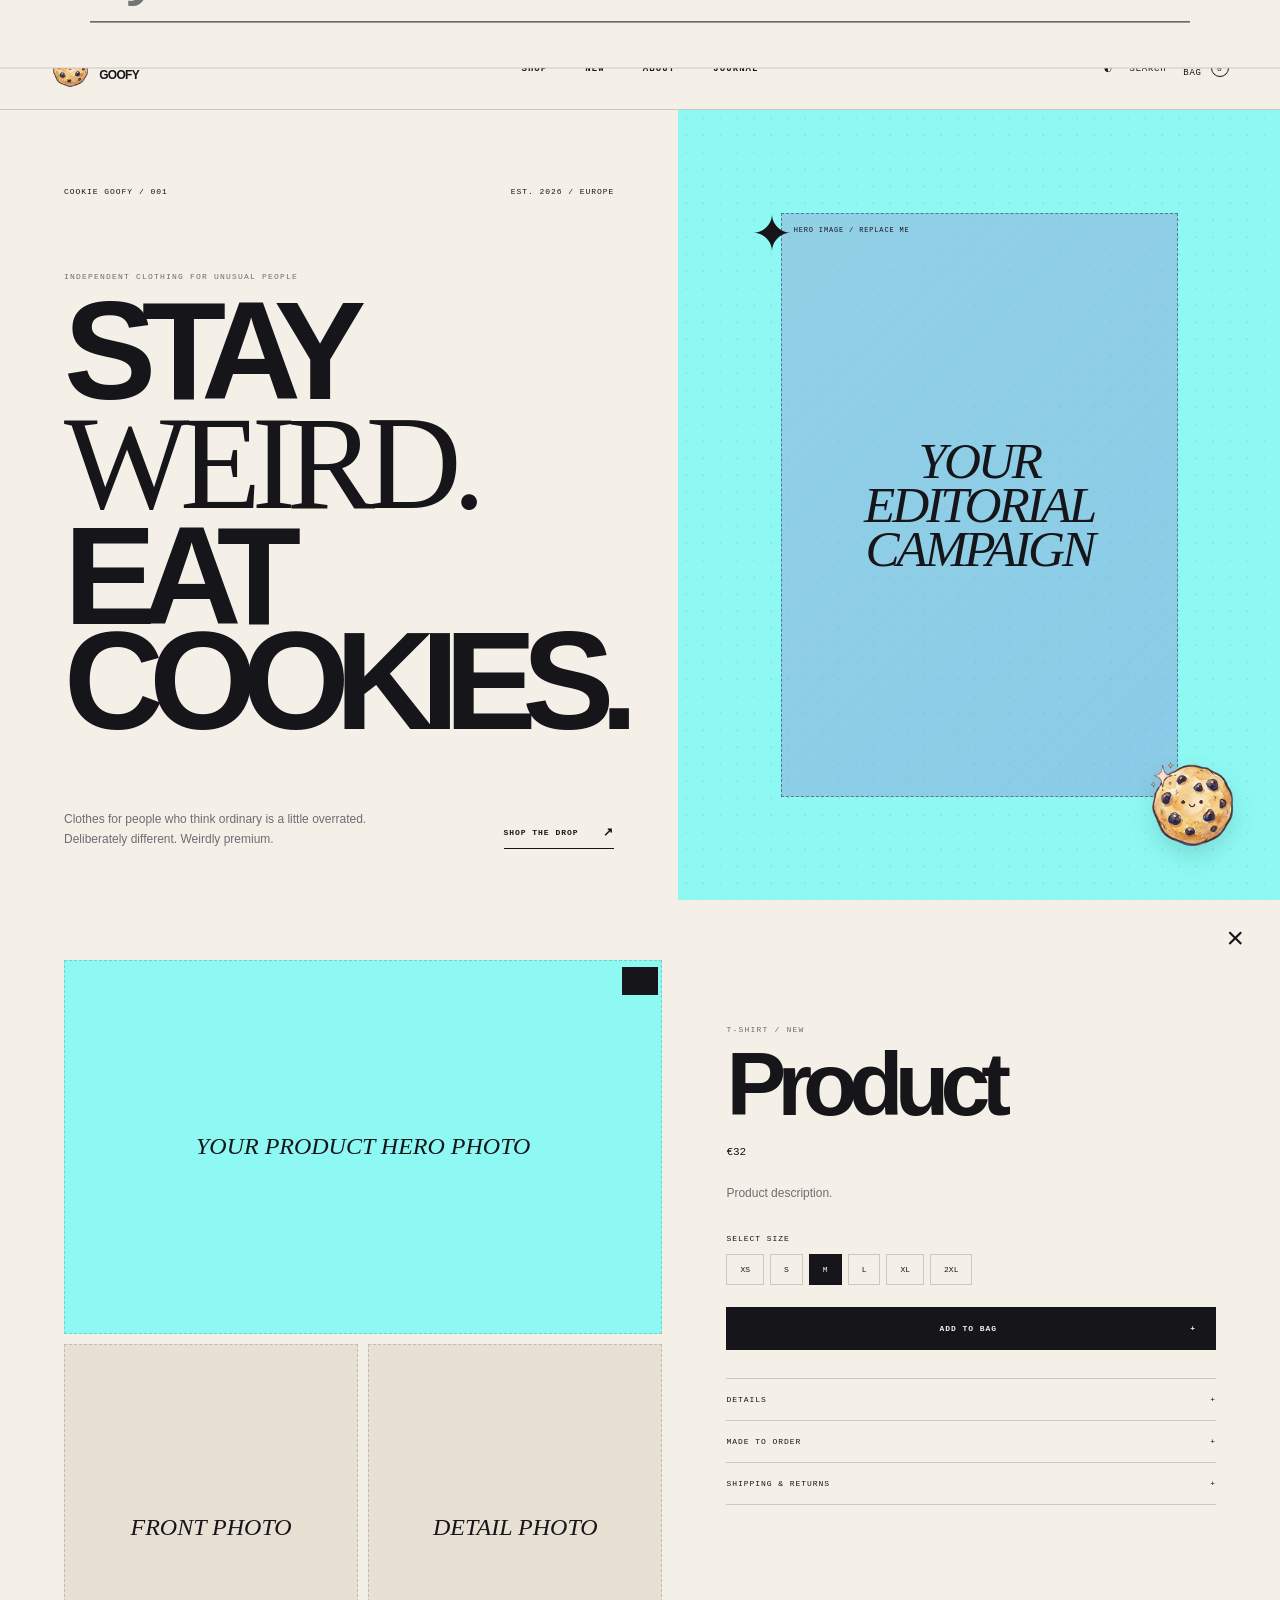
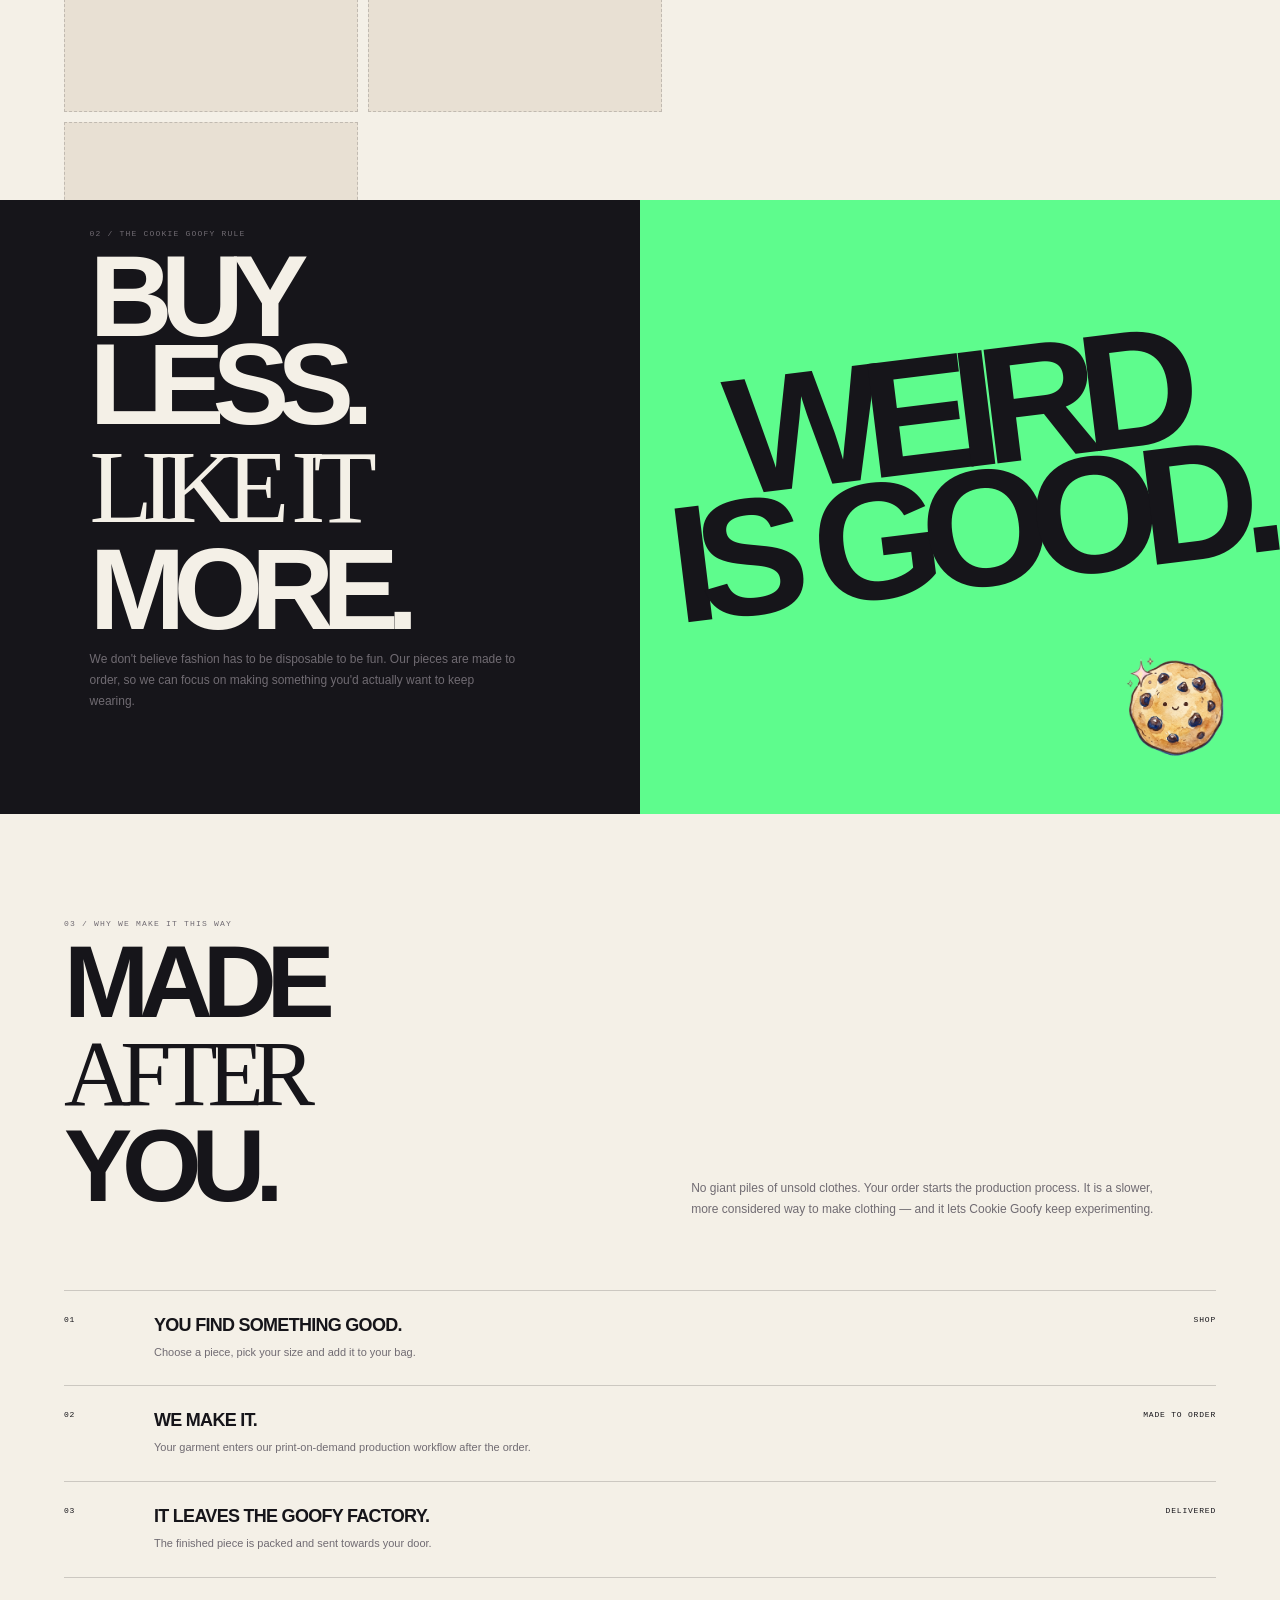
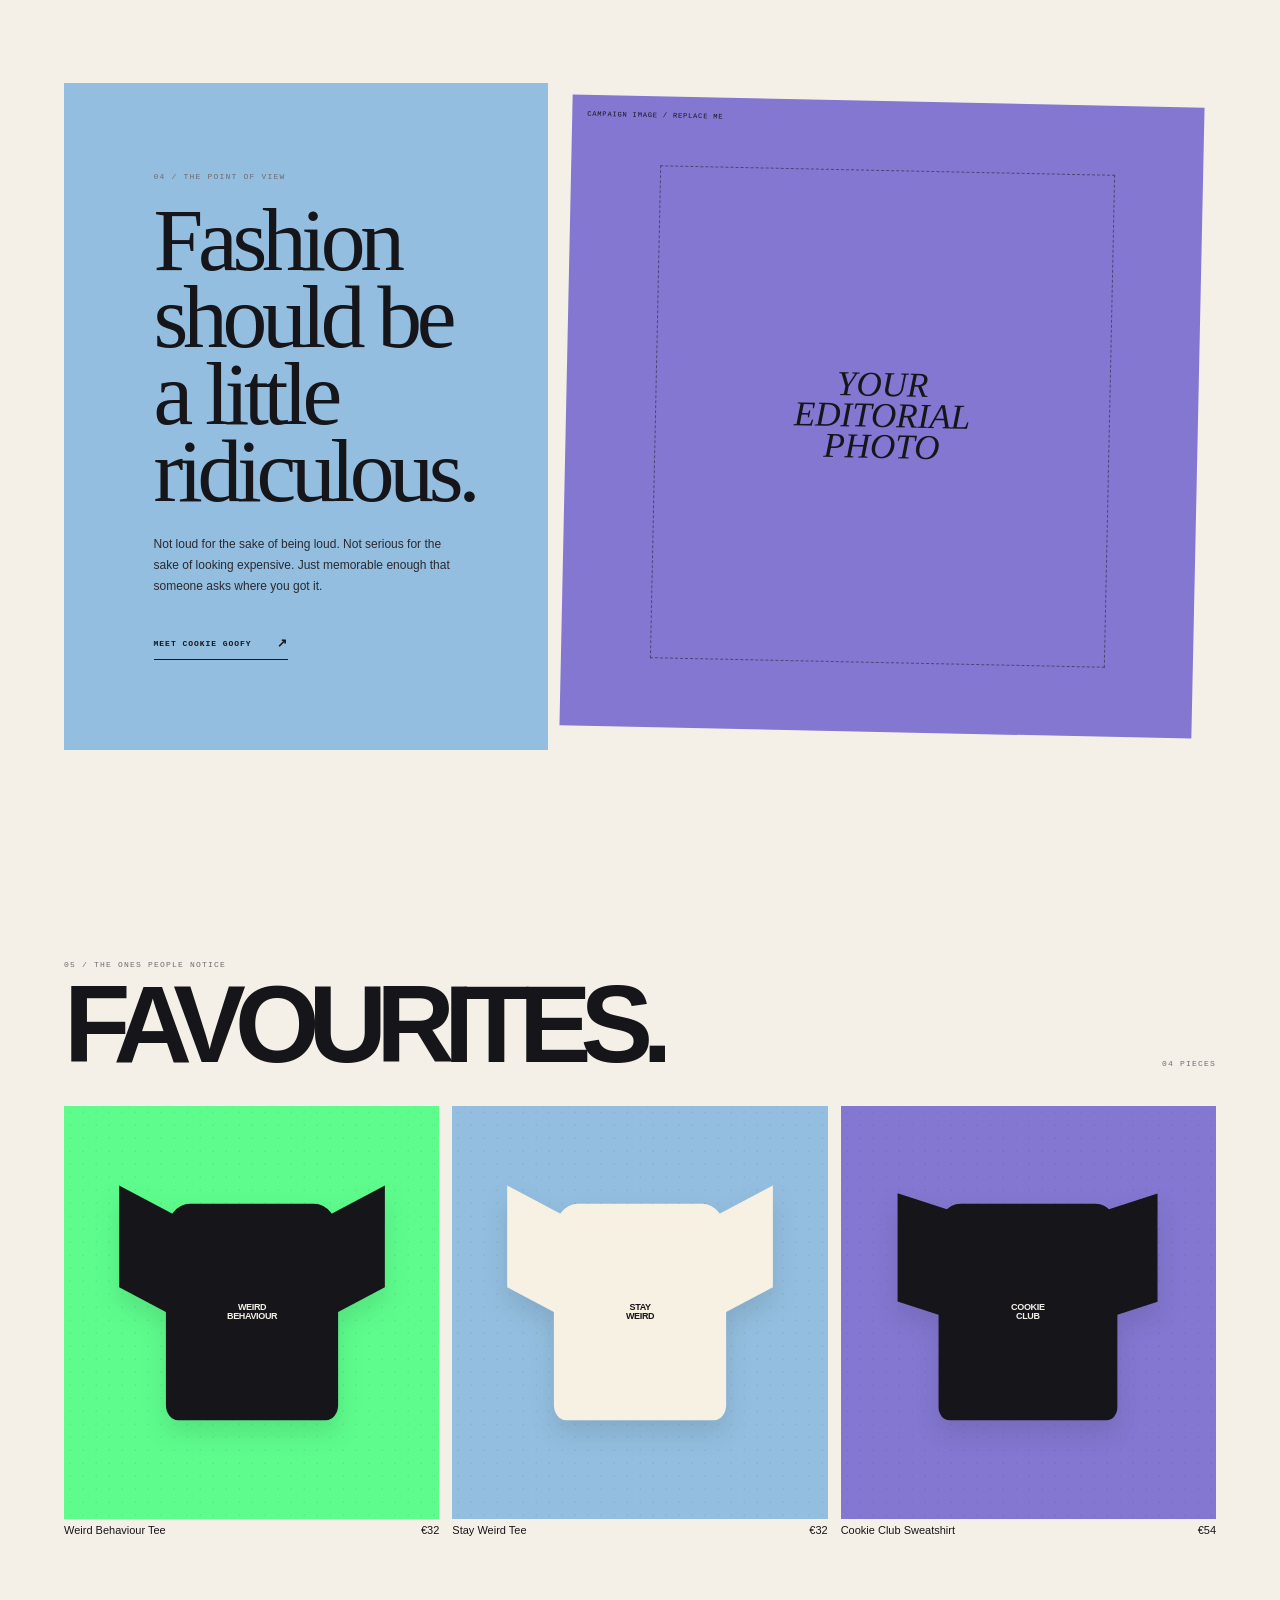
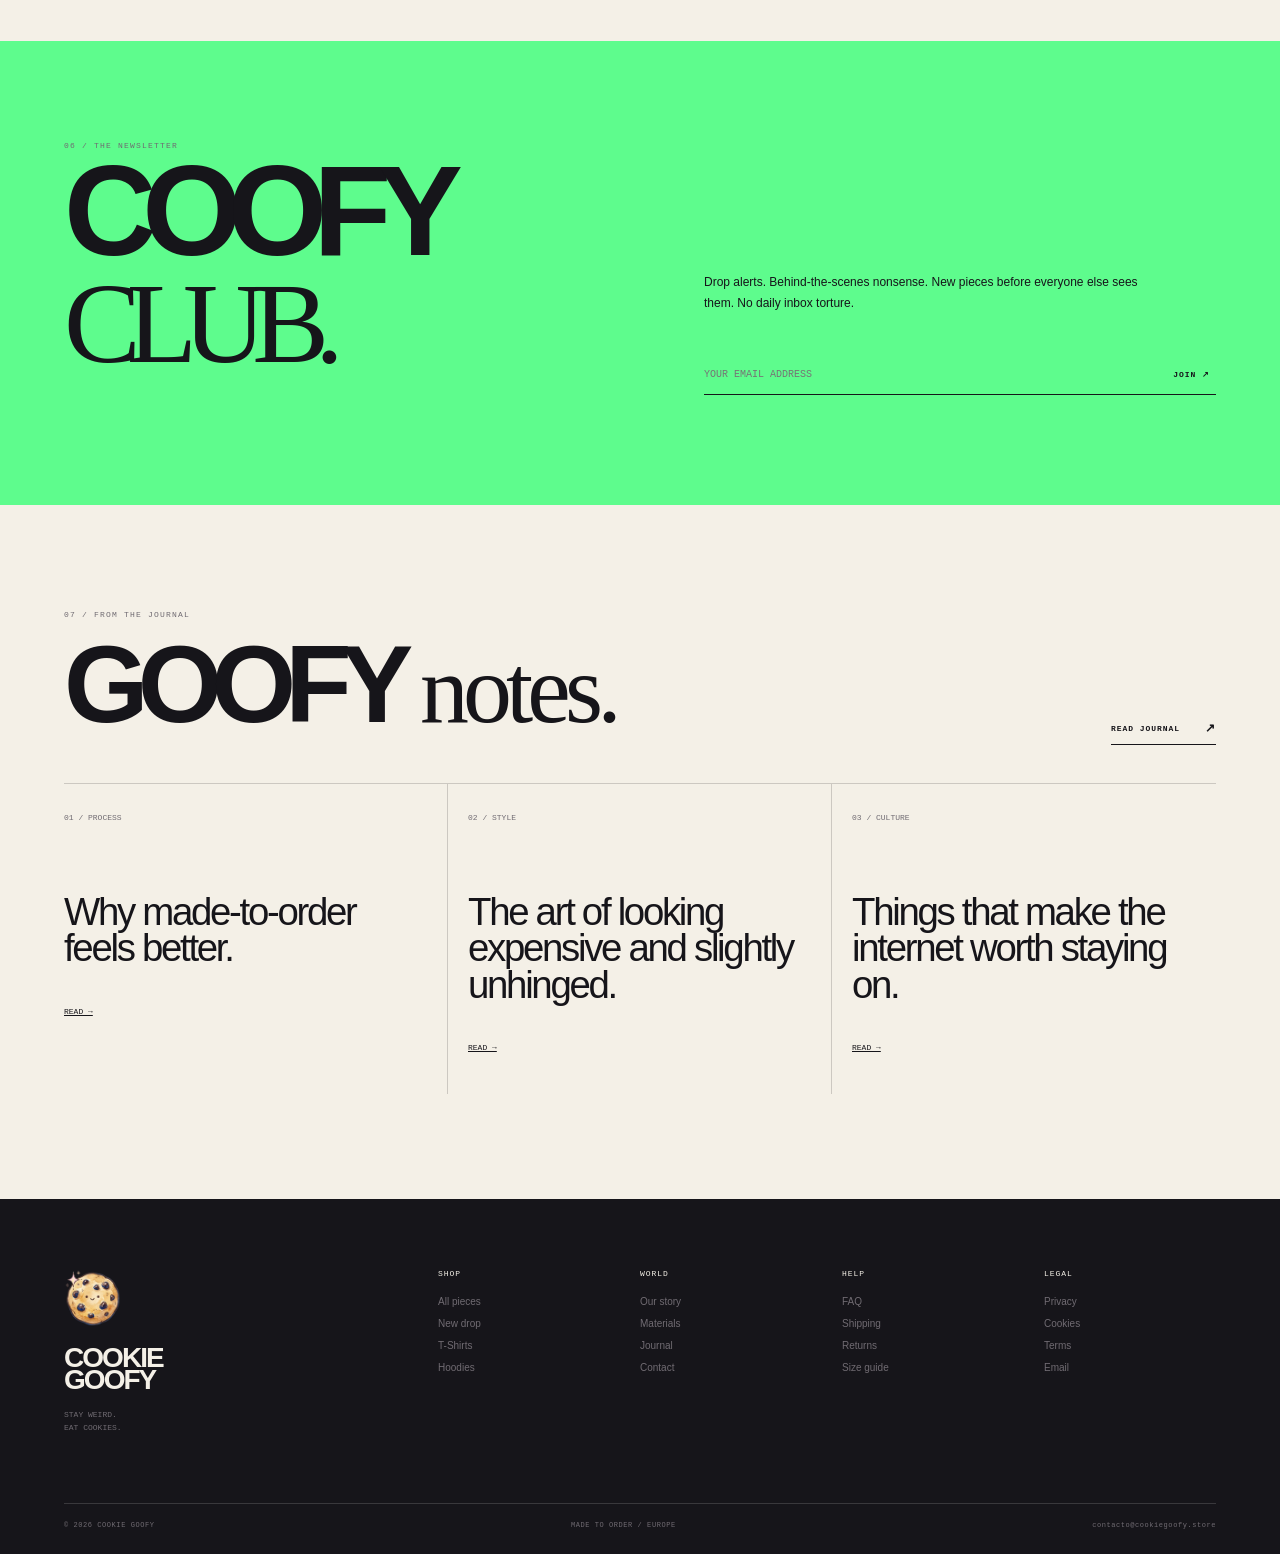
==== commit 337ac0d2: "Add files via upload" ====
--- a/index.html
+++ b/index.html
@@ -1,67 +1,274 @@
 <!doctype html>
-<html lang="en">
+<html lang="pt-PT">
 <head>
   <meta charset="utf-8">
-  <meta name="viewport" content="width=device-width,initial-scale=1">
+  <meta name="viewport" content="width=device-width, initial-scale=1">
   <title>Cookie Goofy — Stay Weird. Eat Cookies.</title>
   <meta name="description" content="Cookie Goofy — weirdly premium clothing for unusual people.">
   <link rel="icon" href="assets/cookie-goofy-logo.png">
-  <link rel="preconnect" href="https://fonts.googleapis.com">
-  <link rel="preconnect" href="https://fonts.gstatic.com" crossorigin>
-  <link href="https://fonts.googleapis.com/css2?family=DM+Mono:wght@400;500&family=DM+Sans:wght@400;500;700&family=Playfair+Display:ital,wght@0,500;0,600;1,500;1,600&family=Space+Grotesk:wght@400;500;600;700&display=swap" rel="stylesheet">
   <link rel="stylesheet" href="styles.css">
 </head>
 <body>
-  <div class="loader" id="loader"><img src="assets/cookie-goofy-logo.png"><span>COOKIE GOOFY / LOADING...</span></div>
-
-  <div class="ticker"><div>STAY WEIRD. EAT COOKIES. <i>✦</i> MADE TO ORDER <i>✦</i> WEIRDLY PREMIUM <i>✦</i> FREE SHIPPING OVER €75 <i>✦</i> STAY WEIRD. EAT COOKIES. <i>✦</i> MADE TO ORDER <i>✦</i></div></div>
-
-  <header class="site-header">
-    <button class="menu-button" id="menuBtn" aria-label="Open menu"><span></span><span></span></button>
-    <a class="brand" href="#/"><img src="assets/cookie-goofy-logo.png" alt="Cookie Goofy"><span>COOKIE<br>GOOFY</span></a>
-    <nav class="desktop-nav">
-      <a href="#/shop">SHOP</a><a href="#/new">NEW</a><a href="#/about">ABOUT</a><a href="#/journal">JOURNAL</a>
+  <div class="announcement">STAY WEIRD. EAT COOKIES. <span>✦</span> MADE TO ORDER <span>✦</span> WEIRDLY PREMIUM <span>✦</span> FREE SHIPPING OVER €75 <span>✦</span></div>
+
+  <header class="header">
+    <button class="mobile-toggle" aria-label="Abrir menu"><span></span><span></span></button>
+    <a href="#top" class="logo-lockup">
+      <img src="assets/cookie-goofy-logo.png" alt="Cookie Goofy">
+      <span>COOKIE<br>GOOFY</span>
+    </a>
+
+    <nav class="nav">
+      <a href="#shop">SHOP</a>
+      <a href="#new">NEW</a>
+      <a href="#about">ABOUT</a>
+      <a href="#journal">JOURNAL</a>
     </nav>
-    <div class="header-actions">
-      <button id="searchBtn">SEARCH</button><button id="themeBtn" aria-label="Toggle light and dark mode">◐</button><button id="bagBtn">BAG <sup id="bagCount">0</sup></button>
+
+    <div class="actions">
+      <button id="themeToggle" aria-label="Alternar modo claro/escuro">◐</button>
+      <button id="searchToggle">SEARCH</button>
+      <button id="bagToggle">BAG <sup id="bagCount">0</sup></button>
     </div>
   </header>
 
-  <div class="mobile-menu" id="mobileMenu">
-    <div><span>MENU</span><button id="mobileClose">×</button></div>
-    <a href="#/shop">SHOP EVERYTHING</a><a href="#/new">NEW DROP</a><a href="#/about">ABOUT COOKIE GOOFY</a><a href="#/materials">MATERIALS</a><a href="#/journal">JOURNAL</a><a href="#/faq">FAQ</a>
+  <div class="mobile-nav">
+    <a href="#shop">SHOP EVERYTHING</a>
+    <a href="#new">NEW DROP</a>
+    <a href="#about">ABOUT COOKIE GOOFY</a>
+    <a href="#materials">MATERIALS</a>
+    <a href="#journal">JOURNAL</a>
+    <a href="#faq">FAQ</a>
   </div>
 
   <section class="search-panel" id="searchPanel">
-    <button id="searchClose">×</button><span>WHAT ARE YOU LOOKING FOR?</span>
-    <input id="searchInput" placeholder="try “hoodie” or “weird”">
-    <div id="searchResults"></div>
+    <div class="search-inner">
+      <div class="eyebrow">WHAT ARE YOU LOOKING FOR?</div>
+      <button id="searchClose">×</button>
+      <input id="searchInput" type="search" placeholder="try “hoodie”, “cookie” or “weird”">
+      <div id="searchResults"></div>
+    </div>
   </section>
 
-  <main id="app"></main>
+  <main id="top">
+    <section class="hero">
+      <div class="hero-copy">
+        <div class="hero-meta"><span>COOKIE GOOFY / 001</span><span>EST. 2026 / EUROPE</span></div>
+
+        <div class="hero-heading">
+          <div class="eyebrow">INDEPENDENT CLOTHING FOR UNUSUAL PEOPLE</div>
+          <h1>STAY<br><em>WEIRD.</em><br>EAT<br>COOKIES.</h1>
+        </div>
+
+        <div class="hero-foot">
+          <p>Clothes for people who think ordinary is a little overrated. Deliberately different. Weirdly premium.</p>
+          <a class="arrow-link" href="#shop">SHOP THE DROP <b>↗</b></a>
+        </div>
+      </div>
+
+      <div class="hero-image">
+        <div class="image-placeholder">
+          <span>YOUR<br>EDITORIAL<br>CAMPAIGN</span>
+          <small>HERO IMAGE / REPLACE ME</small>
+        </div>
+        <div class="hero-star">✦</div>
+        <div class="hero-cookie"><img src="assets/cookie-goofy-logo.png" alt=""></div>
+      </div>
+    </section>
+
+    <div class="question-bar">
+      <strong>QUE RAIO É ISTO?</strong>
+      <span>GOOD QUESTION. <i>SCROLL DOWN.</i> YOU MIGHT FIND SOMETHING YOU WANT. <b>✦</b></span>
+    </div>
+
+    <section class="section products-section" id="new">
+      <div class="section-heading">
+        <div>
+          <div class="eyebrow">01 / THE DROP</div>
+          <h2>NEW <em>things.</em></h2>
+        </div>
+        <a class="arrow-link" href="#shop">VIEW ALL <b>↗</b></a>
+      </div>
+
+      <div class="product-grid">
+        <a class="product-card" href="#product-1">
+          <div class="product-image p-green">
+            <span class="tag">NEW</span>
+            <div class="garment tee dark"><b>WEIRD<br>BEHAVIOUR</b></div>
+          </div>
+          <div class="product-info"><span>Weird Behaviour Tee</span><strong>€32</strong><small>T-SHIRT / MADE TO ORDER</small></div>
+        </a>
+        <a class="product-card" href="#product-2">
+          <div class="product-image p-blue">
+            <span class="tag">CORE</span>
+            <div class="garment tee cream"><b>STAY<br>WEIRD</b></div>
+          </div>
+          <div class="product-info"><span>Stay Weird Tee</span><strong>€32</strong><small>T-SHIRT / MADE TO ORDER</small></div>
+        </a>
+        <a class="product-card" href="#product-3">
+          <div class="product-image p-purple">
+            <span class="tag">NEW</span>
+            <div class="garment sweatshirt dark"><b>COOKIE<br>CLUB</b></div>
+          </div>
+          <div class="product-info"><span>Cookie Club Sweatshirt</span><strong>€54</strong><small>SWEATSHIRT / MADE TO ORDER</small></div>
+        </a>
+        <a class="product-card" href="#product-4">
+          <div class="product-image p-aqua">
+            <span class="tag">LIMITED</span>
+            <div class="garment hoodie cream"><b>GOOFY<br>.EXE</b></div>
+          </div>
+          <div class="product-info"><span>Goofy Internet Hoodie</span><strong>€69</strong><small>HOODIE / MADE TO ORDER</small></div>
+        </a>
+      </div>
+    </section>
+
+    <section class="manifesto" id="about">
+      <div class="manifesto-copy">
+        <div>
+          <div class="eyebrow">02 / THE COOKIE GOOFY RULE</div>
+          <h2>BUY LESS.<br><em>LIKE IT</em><br>MORE.</h2>
+        </div>
+        <p>We don't believe fashion has to be disposable to be fun. Our pieces are made to order, so we can focus on making something you'd actually want to keep wearing.</p>
+      </div>
+      <div class="manifesto-art">
+        <div class="manifesto-type">WEIRD<br>IS GOOD.</div>
+        <img src="assets/cookie-goofy-logo.png" alt="" class="manifesto-cookie">
+      </div>
+    </section>
+
+    <section class="section process" id="materials">
+      <div class="process-intro">
+        <div>
+          <div class="eyebrow">03 / WHY WE MAKE IT THIS WAY</div>
+          <h2>MADE<br><em>AFTER</em><br>YOU.</h2>
+        </div>
+        <p>No giant piles of unsold clothes. Your order starts the production process. It is a slower, more considered way to make clothing — and it lets Cookie Goofy keep experimenting.</p>
+      </div>
+
+      <div class="steps">
+        <div class="step"><span>01</span><div><h3>YOU FIND SOMETHING GOOD.</h3><p>Choose a piece, pick your size and add it to your bag.</p></div><b>SHOP</b></div>
+        <div class="step"><span>02</span><div><h3>WE MAKE IT.</h3><p>Your garment enters our print-on-demand production workflow after the order.</p></div><b>MADE TO ORDER</b></div>
+        <div class="step"><span>03</span><div><h3>IT LEAVES THE GOOFY FACTORY.</h3><p>The finished piece is packed and sent towards your door.</p></div><b>DELIVERED</b></div>
+      </div>
+    </section>
+
+    <section class="editorial">
+      <div class="editorial-copy">
+        <div class="eyebrow">04 / THE POINT OF VIEW</div>
+        <h2>Fashion should be a little ridiculous.</h2>
+        <p>Not loud for the sake of being loud. Not serious for the sake of looking expensive. Just memorable enough that someone asks where you got it.</p>
+        <a class="arrow-link" href="#about">MEET COOKIE GOOFY <b>↗</b></a>
+      </div>
+      <div class="editorial-image">
+        <div>YOUR<br>EDITORIAL<br>PHOTO</div>
+        <small>CAMPAIGN IMAGE / REPLACE ME</small>
+      </div>
+    </section>
+
+    <section class="section favourites" id="shop">
+      <div class="section-heading">
+        <div>
+          <div class="eyebrow">05 / THE ONES PEOPLE NOTICE</div>
+          <h2>FAVOURITES.</h2>
+        </div>
+        <span class="eyebrow">04 PIECES</span>
+      </div>
+      <div class="mini-grid">
+        <a class="mini-card" href="#product-1"><div class="mini-photo p-green"><div class="garment tee dark"><b>WEIRD<br>BEHAVIOUR</b></div></div><span>Weird Behaviour Tee</span><strong>€32</strong></a>
+        <a class="mini-card" href="#product-2"><div class="mini-photo p-blue"><div class="garment tee cream"><b>STAY<br>WEIRD</b></div></div><span>Stay Weird Tee</span><strong>€32</strong></a>
+        <a class="mini-card" href="#product-3"><div class="mini-photo p-purple"><div class="garment sweatshirt dark"><b>COOKIE<br>CLUB</b></div></div><span>Cookie Club Sweatshirt</span><strong>€54</strong></a>
+      </div>
+    </section>
+
+    <section class="club" id="club">
+      <div>
+        <div class="eyebrow">06 / THE NEWSLETTER</div>
+        <h2>COOFY<br><em>CLUB.</em></h2>
+      </div>
+      <div class="club-copy">
+        <p>Drop alerts. Behind-the-scenes nonsense. New pieces before everyone else sees them. No daily inbox torture.</p>
+        <form id="clubForm">
+          <input type="email" required placeholder="YOUR EMAIL ADDRESS">
+          <button>JOIN <b>↗</b></button>
+        </form>
+        <small id="clubMessage"></small>
+      </div>
+    </section>
+
+    <section class="section journal" id="journal">
+      <div class="section-heading">
+        <div>
+          <div class="eyebrow">07 / FROM THE JOURNAL</div>
+          <h2>GOOFY <em>notes.</em></h2>
+        </div>
+        <span class="arrow-link">READ JOURNAL <b>↗</b></span>
+      </div>
+      <div class="journal-grid">
+        <article><small>01 / PROCESS</small><h3>Why made-to-order feels better.</h3><a href="#journal">READ →</a></article>
+        <article><small>02 / STYLE</small><h3>The art of looking expensive and slightly unhinged.</h3><a href="#journal">READ →</a></article>
+        <article><small>03 / CULTURE</small><h3>Things that make the internet worth staying on.</h3><a href="#journal">READ →</a></article>
+      </div>
+    </section>
+  </main>
+
+  <section class="product-modal" id="productModal" aria-hidden="true">
+    <div class="modal-inner">
+      <button class="modal-close" id="modalClose">×</button>
+      <div class="modal-gallery">
+        <div class="product-photo hero-photo">YOUR PRODUCT HERO PHOTO</div>
+        <div class="product-photo">FRONT PHOTO</div>
+        <div class="product-photo">DETAIL PHOTO</div>
+        <div class="product-photo">BACK PHOTO</div>
+      </div>
+      <div class="product-detail">
+        <div class="eyebrow" id="modalCategory">T-SHIRT / NEW</div>
+        <h2 id="modalTitle">Product</h2>
+        <div class="modal-price" id="modalPrice">€32</div>
+        <p id="modalDescription">Product description.</p>
+        <div class="label">SELECT SIZE</div>
+        <div class="sizes">
+          <button>XS</button><button>S</button><button class="selected">M</button><button>L</button><button>XL</button><button>2XL</button>
+        </div>
+        <button class="add-button" id="modalAdd">ADD TO BAG <b>+</b></button>
+        <div class="details-list">
+          <button>DETAILS <span>+</span></button>
+          <div>Designed for an editorial silhouette with everyday wearability. Final composition and measurements will be shown for each garment before launch.</div>
+          <button>MADE TO ORDER <span>+</span></button>
+          <div>Your piece is produced after purchase, helping avoid unnecessary inventory.</div>
+          <button>SHIPPING & RETURNS <span>+</span></button>
+          <div>Final delivery and returns information will be published before payments go live.</div>
+        </div>
+      </div>
+    </div>
+  </section>
 
   <aside class="cart" id="cart">
-    <div class="cart-top"><span>YOUR BAG</span><button id="cartClose">×</button></div>
+    <div class="cart-header"><span>YOUR BAG</span><button id="cartClose">×</button></div>
     <div id="cartItems"></div>
-    <div class="cart-bottom">
+    <div class="cart-footer">
       <div><span>SUBTOTAL</span><strong id="cartTotal">€0.00</strong></div>
-      <button class="black-button" id="checkoutBtn">CHECKOUT <span>↗</span></button>
-      <button class="text-button" id="continueBtn">CONTINUE SHOPPING</button>
+      <button class="add-button" id="checkout">CHECKOUT <b>↗</b></button>
+      <button class="continue" id="continueShopping">CONTINUE SHOPPING</button>
     </div>
   </aside>
-  <div class="shade" id="shade"></div>
+
+  <div class="overlay" id="overlay"></div>
   <div class="toast" id="toast"></div>
 
   <footer>
-    <div class="footer-brand"><img src="assets/cookie-goofy-logo.png" alt=""><h2>COOKIE<br>GOOFY</h2><p>STAY WEIRD.<br>EAT COOKIES.</p></div>
-    <div class="footer-col"><span>SHOP</span><a href="#/shop">All pieces</a><a href="#/new">New drop</a><a href="#/shop?cat=T-Shirts">T-Shirts</a><a href="#/shop?cat=Hoodies">Hoodies</a></div>
-    <div class="footer-col"><span>WORLD</span><a href="#/about">Our story</a><a href="#/materials">Materials</a><a href="#/journal">Journal</a><a href="#/contact">Contact</a></div>
-    <div class="footer-col"><span>HELP</span><a href="#/faq">FAQ</a><a href="#/shipping">Shipping</a><a href="#/returns">Returns</a><a href="#/size-guide">Size guide</a></div>
-    <div class="footer-col"><span>LEGAL</span><a href="#/privacy">Privacy</a><a href="#/cookies">Cookies</a><a href="#/terms">Terms</a><a href="mailto:contacto@cookiegoofy.store">Email</a></div>
+    <div class="footer-brand">
+      <img src="assets/cookie-goofy-logo.png" alt="">
+      <h2>COOKIE<br>GOOFY</h2>
+      <p>STAY WEIRD.<br>EAT COOKIES.</p>
+    </div>
+    <div class="footer-column"><b>SHOP</b><a href="#shop">All pieces</a><a href="#new">New drop</a><a href="#shop">T-Shirts</a><a href="#shop">Hoodies</a></div>
+    <div class="footer-column"><b>WORLD</b><a href="#about">Our story</a><a href="#materials">Materials</a><a href="#journal">Journal</a><a href="mailto:contacto@cookiegoofy.store">Contact</a></div>
+    <div class="footer-column"><b>HELP</b><a href="#faq">FAQ</a><a href="#shipping">Shipping</a><a href="#returns">Returns</a><a href="#size-guide">Size guide</a></div>
+    <div class="footer-column"><b>LEGAL</b><a href="#privacy">Privacy</a><a href="#cookies">Cookies</a><a href="#terms">Terms</a><a href="mailto:contacto@cookiegoofy.store">Email</a></div>
     <div class="footer-bottom"><span>© 2026 COOKIE GOOFY</span><span>MADE TO ORDER / EUROPE</span><span>contacto@cookiegoofy.store</span></div>
   </footer>
 
-  <div class="cursor" id="cursor"><img src="assets/cookie-goofy-logo.png" alt=""></div>
+  <div class="custom-cursor"><img src="assets/cookie-goofy-logo.png" alt=""></div>
   <script src="app.js"></script>
 </body>
-</html>+</html>
--- a/styles.css
+++ b/styles.css
@@ -1,94 +1,108 @@
 :root{
---bg:#f5f1e8;--paper:#ebe4d7;--ink:#17161b;--muted:#756f78;--line:#17161b26;
---green:#5efc8d;--aqua:#8ef9f3;--blue:#93bedf;--purple:#8377d1;--mauve:#6d5a72;
---serif:"Playfair Display",Georgia,serif;--display:"Space Grotesk",Arial,sans-serif;
---sans:"DM Sans",Arial,sans-serif;--mono:"DM Mono",monospace
+  --bg:#f4f0e7;
+  --paper:#e8e0d3;
+  --ink:#16151a;
+  --muted:#706b72;
+  --line:rgba(22,21,26,.18);
+  --green:#5efc8d;
+  --aqua:#8ef9f3;
+  --blue:#93bedf;
+  --purple:#8377d1;
+  --mauve:#6d5a72;
+  --cream:#f7f1e4;
+  --serif:Georgia,"Times New Roman",serif;
+  --display:Arial,"Helvetica Neue",sans-serif;
+  --mono:"Courier New",monospace;
+  --ease:cubic-bezier(.2,.75,.2,1);
 }
-*{box-sizing:border-box}html{scroll-behavior:smooth}body{margin:0;background:var(--bg);color:var(--ink);font-family:var(--sans);overflow-x:hidden}
-body.dark{--bg:#121116;--paper:#211f26;--ink:#f5f0e7;--muted:#aaa3ad;--line:#f5f0e722}
-a{color:inherit;text-decoration:none}button{color:inherit}
-.loader{position:fixed;inset:0;background:var(--bg);z-index:9999;display:flex;flex-direction:column;align-items:center;justify-content:center;gap:15px;transition:.65s}
-.loader img{width:72px;height:72px;object-fit:contain}.loader span{font:9px var(--mono);letter-spacing:.16em}.loader.done{opacity:0;pointer-events:none}
-.ticker{height:28px;background:var(--ink);color:var(--bg);overflow:hidden;display:flex;align-items:center;font:9px var(--mono);letter-spacing:.13em;white-space:nowrap}
-.ticker div{animation:marquee 34s linear infinite}.ticker i{font-style:normal;color:var(--green);margin:0 28px}@keyframes marquee{to{transform:translateX(-50%)}}
-.site-header{height:82px;border-bottom:1px solid var(--line);display:grid;grid-template-columns:1fr auto 1fr;align-items:center;padding:0 3.5vw;position:sticky;top:0;z-index:100;background:color-mix(in srgb,var(--bg) 88%,transparent);backdrop-filter:blur(18px)}
-.brand{display:flex;align-items:center;gap:9px;font:700 12px/1 var(--display);letter-spacing:-.05em}.brand img{width:38px;height:38px;object-fit:contain}
-.desktop-nav{display:flex;gap:34px;font:600 9px var(--mono);letter-spacing:.13em}.desktop-nav a,.header-actions button{transition:.2s}.desktop-nav a:hover,.header-actions button:hover{opacity:.45}
-.header-actions{justify-self:end;display:flex;gap:19px;align-items:center}.header-actions button,.menu-button{border:0;background:none;cursor:pointer}.header-actions button{font:9px var(--mono);letter-spacing:.1em}
-.header-actions sup{display:inline-grid;place-items:center;width:18px;height:18px;border:1px solid;border-radius:50%;font-size:8px;margin-left:4px}
-.menu-button{display:none}.mobile-menu{display:none}
-.search-panel{position:fixed;top:110px;left:0;right:0;background:var(--bg);border-bottom:1px solid var(--line);z-index:90;padding:32px 7vw 50px;transform:translateY(-130%);transition:.4s}
-.search-panel.open{transform:none}.search-panel>span{font:9px var(--mono);letter-spacing:.14em}.search-panel>button{float:right;border:0;background:none;font-size:27px;cursor:pointer}
-.search-panel input{width:100%;background:none;border:0;border-bottom:1px solid var(--ink);outline:0;padding:20px 0 14px;font:500 clamp(32px,6vw,72px) var(--display);letter-spacing:-.06em}
-.search-result{display:flex;justify-content:space-between;padding:12px 0;border-bottom:1px solid var(--line);font-size:11px}
+*{box-sizing:border-box}
+html{scroll-behavior:smooth}
+body{margin:0;background:var(--bg);color:var(--ink);font-family:var(--display);overflow-x:hidden;transition:background .3s,color .3s}
+body.dark{--bg:#121116;--paper:#222027;--ink:#f4f0e7;--muted:#a9a2aa;--line:rgba(244,240,231,.18);--cream:#1d1a20}
+a{color:inherit;text-decoration:none}
+button,input{font:inherit;color:inherit}
+button{cursor:pointer}
+.announcement{height:28px;background:var(--ink);color:var(--bg);display:flex;align-items:center;justify-content:center;gap:20px;font:8px var(--mono);letter-spacing:.12em;white-space:nowrap;overflow:hidden}
+.announcement span{color:var(--green)}
+.header{height:82px;border-bottom:1px solid var(--line);display:grid;grid-template-columns:1fr auto 1fr;align-items:center;padding:0 4vw;position:sticky;top:0;z-index:80;background:color-mix(in srgb,var(--bg) 88%,transparent);backdrop-filter:blur(18px)}
+.logo-lockup{display:flex;align-items:center;gap:9px;width:max-content;font:700 12px/1 var(--display);letter-spacing:-.06em}
+.logo-lockup img{width:39px;height:39px;object-fit:contain}
+.nav{display:flex;gap:38px;font:700 9px var(--mono);letter-spacing:.12em}
+.nav a,.actions button{transition:opacity .2s}.nav a:hover,.actions button:hover{opacity:.45}
+.actions{justify-self:end;display:flex;align-items:center;gap:17px}
+.actions button{border:0;background:none;font:9px var(--mono);letter-spacing:.08em;padding:0}
+.actions sup{border:1px solid;border-radius:50%;display:inline-grid;place-items:center;width:18px;height:18px;font-size:8px;margin-left:3px}
+.mobile-toggle{display:none;border:0;background:none;padding:0}.mobile-toggle span{display:block;width:20px;height:1px;background:var(--ink);margin:5px 0}
+.mobile-nav{display:none}
+.search-panel{position:fixed;inset:110px 0 auto;background:var(--bg);z-index:90;border-bottom:1px solid var(--line);transform:translateY(-120%);transition:transform .45s var(--ease)}
+.search-panel.open{transform:none}.search-inner{padding:32px 7vw 45px;position:relative}.search-inner>button{position:absolute;right:6vw;top:22px;border:0;background:none;font-size:28px}
+.search-inner input{width:100%;background:none;border:0;border-bottom:1px solid var(--ink);outline:0;padding:18px 0 13px;font:500 clamp(34px,6vw,80px) var(--display);letter-spacing:-.07em}
+.eyebrow{font:8px var(--mono);letter-spacing:.15em;color:var(--muted)}
+.search-result{display:flex;justify-content:space-between;border-bottom:1px solid var(--line);padding:13px 0;font:10px var(--mono)}
 
-.hero{min-height:calc(100vh - 110px);display:grid;grid-template-columns:53% 47%;border-bottom:1px solid var(--line)}
-.hero-copy{padding:7vw 5vw 6vw;display:flex;flex-direction:column;justify-content:space-between}.hero-top{display:flex;justify-content:space-between;font:9px var(--mono);letter-spacing:.12em}
-.hero-title{margin:auto 0}.hero-title h1{font:600 clamp(75px,11vw,175px)/.77 var(--display);letter-spacing:-.105em;margin:0}.hero-title h1 em{font:500 .96em/1 var(--serif);letter-spacing:-.08em}
-.hero-bottom{display:flex;align-items:end;justify-content:space-between;gap:30px}.hero-bottom p{font-size:12px;line-height:1.6;max-width:330px;color:var(--muted);margin:0}
-.section-kicker{font:9px var(--mono);letter-spacing:.15em;color:var(--muted);margin:0 0 14px}.arrow-link{display:inline-flex;gap:24px;align-items:center;border-bottom:1px solid;padding-bottom:8px;font:600 9px var(--mono);letter-spacing:.12em}
-.hero-visual{background:var(--aqua);position:relative;overflow:hidden;display:grid;place-items:center}.hero-visual:before{content:"";position:absolute;inset:0;background:radial-gradient(circle at 25% 25%,#fff8 0 2px,transparent 3px);background-size:18px 18px;opacity:.5}
-.photo-frame{width:69%;height:77%;border:1px dashed #17161b88;display:flex;align-items:center;justify-content:center;text-align:center;position:relative;background:linear-gradient(140deg,#93bedf99,#8377d155)}
-.photo-frame:after{content:"EDITORIAL / YOUR PHOTO";position:absolute;left:14px;top:14px;font:8px var(--mono);letter-spacing:.13em}.photo-label{font:italic 500 34px var(--serif);line-height:.9}
-.cookie-dot{position:absolute;width:27px;height:27px;border-radius:50%;background:var(--mauve);box-shadow:24px 26px 0 var(--purple),-35px 91px 0 var(--green);z-index:2}.dot-a{top:17%;right:12%}.dot-b{bottom:13%;left:13%}
-.mini-cookies{position:absolute;right:7%;bottom:8%;display:grid;grid-template-columns:repeat(3,10px);gap:5px}.mini-cookies i{width:9px;height:9px;border-radius:50%;background:var(--ink)}
-.intro-strip{border-bottom:1px solid var(--line);display:grid;grid-template-columns:1fr 2fr;padding:18px 5vw;font:9px var(--mono);letter-spacing:.12em}.intro-strip b{color:var(--purple)}
+.hero{display:grid;grid-template-columns:53% 47%;min-height:calc(100vh - 110px);border-bottom:1px solid var(--line)}
+.hero-copy{padding:6vw 5vw 4vw;display:flex;flex-direction:column;justify-content:space-between;min-height:calc(100vh - 110px)}
+.hero-meta{display:flex;justify-content:space-between;font:8px var(--mono);letter-spacing:.12em}
+.hero-heading{margin:auto 0}.hero-heading .eyebrow{margin-bottom:18px}.hero-heading h1{font:700 clamp(75px,10.8vw,175px)/.76 var(--display);letter-spacing:-.105em;margin:0}
+.hero-heading h1 em{font:500 .96em/.9 var(--serif);letter-spacing:-.07em}
+.hero-foot{display:flex;justify-content:space-between;align-items:end;gap:30px}.hero-foot p{max-width:340px;color:var(--muted);font-size:12px;line-height:1.6;margin:0}
+.arrow-link{display:inline-flex;align-items:center;gap:25px;border-bottom:1px solid;padding-bottom:8px;font:700 8px var(--mono);letter-spacing:.12em;width:max-content}.arrow-link b{font-size:12px}
+.hero-image{background:var(--aqua);position:relative;display:grid;place-items:center;overflow:hidden}
+.hero-image:before{content:"";position:absolute;inset:0;background-image:radial-gradient(var(--ink) 1px,transparent 1px);background-size:17px 17px;opacity:.08}
+.image-placeholder{width:66%;height:74%;border:1px dashed rgba(22,21,26,.45);display:grid;place-items:center;position:relative;text-align:center;background:linear-gradient(135deg,rgba(147,190,223,.7),rgba(131,119,209,.35))}
+.image-placeholder span{font:italic 500 clamp(28px,4vw,58px)/.86 var(--serif);letter-spacing:-.06em}.image-placeholder small{position:absolute;top:12px;left:12px;font:7px var(--mono);letter-spacing:.12em}
+.hero-star{position:absolute;top:12%;left:12%;font-size:50px}.hero-cookie{position:absolute;right:7%;bottom:6%;width:90px}.hero-cookie img{width:100%;filter:drop-shadow(0 10px 12px rgba(0,0,0,.12))}
+.question-bar{display:grid;grid-template-columns:1fr 2fr;padding:17px 5vw;border-bottom:1px solid var(--line);font:8px var(--mono);letter-spacing:.1em}.question-bar i{font-style:normal;color:var(--purple)}.question-bar b{color:var(--green)}
 
-.products-section{padding:110px 5vw}.section-title{display:flex;justify-content:space-between;align-items:end;margin-bottom:42px}.section-title h2{font:600 clamp(55px,8vw,115px)/.78 var(--display);letter-spacing:-.09em;margin:0}.section-title h2 i{font:500 .92em var(--serif);letter-spacing:-.06em}.view-all{font:9px var(--mono);letter-spacing:.12em;border-bottom:1px solid;padding-bottom:7px}
-.product-grid{display:grid;grid-template-columns:repeat(4,1fr);gap:14px}.product-card{cursor:pointer}.product-image{aspect-ratio:4/5;background:var(--paper);position:relative;overflow:hidden;display:grid;place-items:center;transition:.5s}
-.product-card:hover .product-image{transform:translateY(-7px)}.product-image:before{content:"";position:absolute;inset:0;background:radial-gradient(circle,#17161b16 1px,transparent 1px);background-size:12px 12px}
-.garment{width:59%;height:70%;background:var(--ink);border-radius:19% 19% 7% 7%;position:relative;display:grid;place-items:center;z-index:1;transition:.5s}.product-card:hover .garment{transform:rotate(-3deg) scale(1.04)}
-.garment:before,.garment:after{content:"";position:absolute;top:0;width:38%;height:46%;background:inherit}.garment:before{left:-25%;transform:skewY(27deg)}.garment:after{right:-25%;transform:skewY(-27deg)}
-.garment span{color:var(--bg);z-index:2;font:600 12px var(--display);text-align:center;max-width:110px}.tag{position:absolute;z-index:3;top:12px;left:12px;background:var(--green);padding:7px 9px;font:8px var(--mono);letter-spacing:.08em}
-.product-meta{padding:14px 0 4px}.product-meta>div{display:flex;justify-content:space-between;gap:12px;font-size:12px}.product-meta strong{font-weight:500}.product-meta small{display:block;color:var(--muted);font:9px var(--mono);margin-top:6px}
+.section{padding:105px 5vw}.section-heading{display:flex;justify-content:space-between;align-items:end;margin-bottom:38px}.section-heading h2{font:700 clamp(58px,8.5vw,120px)/.78 var(--display);letter-spacing:-.1em;margin:14px 0 0}.section-heading h2 em{font:500 .9em var(--serif);letter-spacing:-.06em}
+.product-grid{display:grid;grid-template-columns:repeat(4,1fr);gap:13px}.product-card{min-width:0}
+.product-image{aspect-ratio:4/5;position:relative;overflow:hidden;display:grid;place-items:center;transition:transform .55s var(--ease)}
+.product-card:hover .product-image{transform:translateY(-7px)}.p-green{background:var(--green)}.p-blue{background:var(--blue)}.p-purple{background:var(--purple)}.p-aqua{background:var(--aqua)}
+.product-image:after,.mini-photo:after{content:"";position:absolute;inset:0;background:radial-gradient(var(--ink) 1px,transparent 1px);background-size:13px 13px;opacity:.06;pointer-events:none}
+.tag{position:absolute;top:12px;left:12px;background:var(--ink);color:var(--bg);padding:7px 9px;font:7px var(--mono);letter-spacing:.1em;z-index:4}
+.garment{position:relative;z-index:2;display:grid;place-items:center;text-align:center;transition:transform .55s var(--ease);filter:drop-shadow(0 15px 15px rgba(0,0,0,.1))}
+.product-card:hover .garment{transform:rotate(-3deg) scale(1.04)}
+.garment:before,.garment:after{content:"";position:absolute;top:0;background:inherit}
+.tee{width:56%;height:64%;border-radius:14% 14% 7% 7%}.tee:before,.tee:after{width:40%;height:47%;z-index:-1}.tee:before{left:-27%;transform:skewY(28deg)}.tee:after{right:-27%;transform:skewY(-28deg)}
+.sweatshirt{width:58%;height:64%;border-radius:12% 12% 6% 6%}.sweatshirt:before,.sweatshirt:after{width:36%;height:50%;z-index:-1}.sweatshirt:before{left:-23%;transform:skewY(18deg)}.sweatshirt:after{right:-23%;transform:skewY(-18deg)}
+.hoodie{width:58%;height:65%;border-radius:16% 16% 6% 6%}.hoodie:before,.hoodie:after{width:38%;height:50%;z-index:-1}.hoodie:before{left:-24%;transform:skewY(23deg)}.hoodie:after{right:-24%;transform:skewY(-23deg)}
+.garment b{font:700 11px/1 var(--display);letter-spacing:-.04em;z-index:3}.garment.dark{background:var(--ink);color:var(--bg)}.garment.cream{background:var(--cream);color:var(--ink)}
+.product-info{display:grid;grid-template-columns:1fr auto;gap:5px 10px;padding:13px 0}.product-info span,.product-info strong{font-size:11px;font-weight:500}.product-info small{grid-column:1/-1;font:7px var(--mono);letter-spacing:.1em;color:var(--muted)}
 
-.manifesto{background:var(--ink);color:var(--bg);display:grid;grid-template-columns:1fr 1fr;min-height:650px}.manifesto-copy{padding:8vw 7vw;display:flex;flex-direction:column;justify-content:space-between}
-.manifesto h2{font:600 clamp(65px,9vw,140px)/.76 var(--display);letter-spacing:-.1em;margin:0}.manifesto h2 em{font:500 .9em var(--serif)}.manifesto p{max-width:440px;color:var(--muted);line-height:1.7;font-size:13px}
-.manifesto-art{background:var(--green);color:var(--ink);position:relative;display:grid;place-items:center;overflow:hidden}.manifesto-art .big-type{font:600 clamp(90px,14vw,230px)/.72 var(--display);letter-spacing:-.12em;transform:rotate(-9deg);text-align:center}
-.manifesto-art .cookie-dot{background:var(--purple);box-shadow:28px 35px 0 var(--mauve),-45px 120px 0 var(--blue)}
-.process{padding:110px 5vw}.process-grid{display:grid;grid-template-columns:1fr 1fr;gap:8vw;align-items:end}.process h2{font:600 clamp(60px,8vw,120px)/.78 var(--display);letter-spacing:-.09em;margin:0}.process h2 em{font:500 .9em var(--serif)}
-.process-copy{line-height:1.7;color:var(--muted);max-width:500px}.steps{border-top:1px solid var(--line);margin-top:70px}.step{display:grid;grid-template-columns:70px 1fr auto;gap:20px;padding:23px 0;border-bottom:1px solid var(--line);align-items:start}.step-num{font:10px var(--mono)}.step h3{margin:0;font:500 20px var(--display)}.step p{color:var(--muted);font-size:11px;line-height:1.6;max-width:480px}.step b{font:9px var(--mono);letter-spacing:.1em}
+.manifesto{display:grid;grid-template-columns:1fr 1fr;min-height:650px;background:var(--ink);color:var(--bg)}
+.manifesto-copy{padding:8vw 7vw;display:flex;flex-direction:column;justify-content:space-between}.manifesto-copy h2{font:700 clamp(65px,9vw,135px)/.76 var(--display);letter-spacing:-.105em;margin:15px 0}.manifesto-copy h2 em{font:500 .9em var(--serif)}.manifesto-copy>p{max-width:430px;color:var(--muted);font-size:12px;line-height:1.75;margin:0}
+.manifesto-art{background:var(--green);color:var(--ink);position:relative;display:grid;place-items:center;overflow:hidden}.manifesto-type{font:700 clamp(85px,13vw,210px)/.72 var(--display);letter-spacing:-.12em;text-align:center;transform:rotate(-7deg)}.manifesto-cookie{position:absolute;width:105px;right:8%;bottom:8%}
 
-.editorial{padding:0 5vw 110px;display:grid;grid-template-columns:42% 58%;align-items:stretch}.editorial-copy{background:var(--blue);padding:7vw}.editorial-copy h2{font:500 clamp(55px,7vw,100px)/.85 var(--serif);letter-spacing:-.06em;margin:0 0 25px}.editorial-copy p{color:#2b2930;line-height:1.7;font-size:12px;max-width:420px}
-.editorial-photo{background:var(--purple);min-height:580px;display:grid;place-items:center;position:relative;transform:rotate(1.5deg);margin:20px}.editorial-photo div{border:1px dashed #17161b88;width:72%;height:78%;display:grid;place-items:center;font:italic 34px var(--serif);text-align:center}
+.process-intro{display:grid;grid-template-columns:1fr 1fr;gap:8vw;align-items:end}.process h2{font:700 clamp(65px,8vw,120px)/.76 var(--display);letter-spacing:-.1em;margin:15px 0}.process h2 em{font:500 .9em var(--serif)}.process-intro>p{max-width:470px;color:var(--muted);font-size:12px;line-height:1.75;margin:0}
+.steps{border-top:1px solid var(--line);margin-top:70px}.step{display:grid;grid-template-columns:70px 1fr auto;gap:20px;border-bottom:1px solid var(--line);padding:24px 0}.step>span,.step>b{font:8px var(--mono);letter-spacing:.1em}.step h3{margin:0 0 8px;font-size:18px;letter-spacing:-.04em}.step p{margin:0;color:var(--muted);font-size:11px;line-height:1.6}
 
-.club{background:var(--green);padding:95px 5vw;display:grid;grid-template-columns:1fr 1fr;gap:10vw}.club h2{font:600 clamp(75px,10vw,155px)/.72 var(--display);letter-spacing:-.1em;margin:0}.club h2 em{font:500 .9em var(--serif)}
-.club-copy{display:flex;flex-direction:column;justify-content:end}.club-copy p{max-width:450px;line-height:1.7;font-size:12px}.club-form{display:flex;border-bottom:1px solid var(--ink);margin-top:35px}.club-form input{flex:1;border:0;background:none;padding:14px 0;outline:0;font:12px var(--mono)}.club-form button{border:0;background:none;font:600 9px var(--mono);letter-spacing:.1em}.club-msg{font:9px var(--mono);margin-top:12px}
-.journal{padding:110px 5vw}.journal-grid{display:grid;grid-template-columns:repeat(3,1fr);border-top:1px solid var(--line)}.journal-card{padding:24px 20px 30px 0;border-right:1px solid var(--line);min-height:300px}.journal-card:not(:first-child){padding-left:20px}.journal-card:last-child{border-right:0}.journal-card small{font:9px var(--mono);color:var(--muted)}.journal-card h3{font:500 clamp(24px,3vw,42px)/.95 var(--display);letter-spacing:-.05em;margin:70px 0 0}.journal-card a{display:block;margin-top:40px;font:9px var(--mono);text-decoration:underline}
+.editorial{display:grid;grid-template-columns:42% 58%;padding:0 5vw 105px}.editorial-copy{background:var(--blue);padding:7vw}.editorial-copy h2{font:500 clamp(55px,7vw,100px)/.86 var(--serif);letter-spacing:-.06em;margin:20px 0 25px}.editorial-copy p{color:#2b2930;font-size:12px;line-height:1.75;max-width:440px;margin-bottom:35px}.editorial-image{margin:18px;min-height:580px;background:var(--purple);display:grid;place-items:center;position:relative;transform:rotate(1.2deg)}.editorial-image>div{width:72%;height:78%;border:1px dashed rgba(22,21,26,.5);display:grid;place-items:center;text-align:center;font:italic 500 35px/.88 var(--serif)}.editorial-image small{position:absolute;left:15px;top:15px;font:7px var(--mono);letter-spacing:.12em}
 
-.page{padding:100px 5vw;min-height:65vh}.page-head{max-width:1000px;margin-bottom:70px}.page h1{font:600 clamp(65px,10vw,145px)/.76 var(--display);letter-spacing:-.1em;margin:0}.page-head>p:last-child{max-width:680px;color:var(--muted);line-height:1.7;font-size:14px;margin-top:35px}.prose{max-width:850px}.prose h2{font:500 30px var(--display);margin:55px 0 10px}.prose p{color:var(--muted);line-height:1.8;max-width:720px}
-.shop-toolbar{display:flex;justify-content:space-between;align-items:start;border-bottom:1px solid var(--line);padding-bottom:15px;margin-bottom:30px}.filters{display:flex;gap:6px;flex-wrap:wrap}.filter{background:none;border:1px solid var(--line);padding:8px 11px;font:8px var(--mono);letter-spacing:.1em;cursor:pointer}.filter.active{background:var(--ink);color:var(--bg)}
-.product-page{padding:55px 5vw}.product-layout{display:grid;grid-template-columns:1.18fr .82fr;gap:6vw}.gallery{display:grid;grid-template-columns:1fr 1fr;gap:10px}.gallery>div{aspect-ratio:4/5;background:var(--paper);display:grid;place-items:center;border:1px dashed var(--line);font:italic 24px var(--serif);text-align:center}.gallery .wide{grid-column:1/-1;aspect-ratio:16/10;background:var(--aqua)}
-.detail{position:sticky;top:135px;height:max-content}.detail h1{font:600 clamp(50px,6vw,90px)/.79 var(--display);letter-spacing:-.09em;margin:0}.detail-price{font:13px var(--mono);margin:24px 0}.detail-description{font-size:12px;line-height:1.75;color:var(--muted);max-width:500px}.label{font:9px var(--mono);letter-spacing:.12em;margin-top:30px}.sizes{display:flex;gap:6px;margin:12px 0 22px}.size{border:1px solid var(--line);background:none;padding:11px 14px;font:9px var(--mono);cursor:pointer}.size.selected{background:var(--ink);color:var(--bg)}
-.black-button{border:0;background:var(--ink);color:var(--bg);padding:17px 20px;width:100%;font:600 9px var(--mono);letter-spacing:.12em;cursor:pointer;transition:.2s}.black-button:hover{transform:translateY(-3px);box-shadow:6px 6px 0 var(--green)}.black-button span{float:right}.wish{width:100%;margin-top:8px;background:none;border:1px solid var(--line);padding:15px;font:9px var(--mono);cursor:pointer}
-.accordion{border-top:1px solid var(--line);margin-top:28px}.accordion button{width:100%;padding:16px 0;background:none;border:0;border-bottom:1px solid var(--line);text-align:left;font:9px var(--mono);letter-spacing:.12em;cursor:pointer}.accordion button span{float:right}.acc-text{display:none;color:var(--muted);font-size:11px;line-height:1.7;padding:0 0 16px}.acc-text.open{display:block}
+.mini-grid{display:grid;grid-template-columns:repeat(3,1fr);gap:13px}.mini-card{display:grid;grid-template-columns:1fr auto;gap:5px 12px;font-size:11px}.mini-photo{grid-column:1/-1;aspect-ratio:1/1.1;display:grid;place-items:center;position:relative;overflow:hidden}.mini-card .garment{transform:scale(.82)}.mini-card:hover .garment{transform:scale(.86) rotate(-2deg)}.mini-card strong{font-weight:500}
 
-.cart{position:fixed;z-index:200;right:0;top:0;bottom:0;width:min(470px,100%);background:var(--bg);transform:translateX(105%);transition:.45s;display:flex;flex-direction:column}.cart.open{transform:none}.cart-top{height:82px;border-bottom:1px solid var(--line);display:flex;align-items:center;justify-content:space-between;padding:0 24px;font:10px var(--mono);letter-spacing:.14em}.cart-top button{border:0;background:none;font-size:27px;cursor:pointer}
-#cartItems{overflow:auto}.bag-item{display:grid;grid-template-columns:90px 1fr auto;gap:15px;padding:18px 20px;border-bottom:1px solid var(--line)}.bag-photo{background:var(--paper);display:grid;place-items:center}.bag-photo .garment{width:48%;height:58%}.bag-item strong{font-size:11px}.bag-item small{display:block;color:var(--muted);font:9px var(--mono);line-height:1.7;margin:6px 0}.bag-item button{border:0;background:none;padding:0;font:8px var(--mono);text-decoration:underline;cursor:pointer}
-.cart-bottom{margin-top:auto;padding:20px;border-top:1px solid var(--line)}.cart-bottom>div{display:flex;justify-content:space-between;font:10px var(--mono)}.cart-bottom .black-button{margin-top:18px}.text-button{display:block;margin:15px auto 0;border:0;background:none;font:8px var(--mono);text-decoration:underline;cursor:pointer}
-.empty{text-align:center;padding:75px 25px}.empty img{width:55px}.shade{position:fixed;inset:0;background:#0009;z-index:190;opacity:0;pointer-events:none;transition:.3s}.shade.open{opacity:1;pointer-events:auto}.toast{position:fixed;z-index:300;left:50%;bottom:25px;transform:translate(-50%,100px);background:var(--ink);color:var(--bg);padding:14px 19px;font:9px var(--mono);letter-spacing:.08em;transition:.35s}.toast.show{transform:translate(-50%,0)}
+.club{display:grid;grid-template-columns:1fr 1fr;gap:10vw;background:var(--green);padding:100px 5vw}.club h2{font:700 clamp(75px,10vw,155px)/.72 var(--display);letter-spacing:-.11em;margin:15px 0}.club h2 em{font:500 .9em var(--serif)}.club-copy{display:flex;flex-direction:column;justify-content:end}.club-copy p{max-width:440px;font-size:12px;line-height:1.7}.club form{display:flex;border-bottom:1px solid var(--ink);margin-top:30px}.club input{flex:1;border:0;background:none;outline:0;padding:14px 0;font:10px var(--mono)}.club form button{border:0;background:none;font:700 8px var(--mono);letter-spacing:.12em}.club small{font:8px var(--mono);margin-top:10px}
 
-footer{background:var(--ink);color:var(--bg);padding:75px 5vw 25px;display:grid;grid-template-columns:2fr repeat(4,1fr);gap:35px}.footer-brand img{width:55px;height:55px;object-fit:contain}.footer-brand h2{font:600 27px/.8 var(--display);letter-spacing:-.07em;margin:17px 0}.footer-brand p{font:9px var(--mono);line-height:1.7;color:var(--muted)}
-.footer-col>span{display:block;font:9px var(--mono);letter-spacing:.12em;margin-bottom:18px}.footer-col a{display:block;color:var(--muted);font-size:10px;margin:11px 0;transition:.2s}.footer-col a:hover{color:var(--bg)}
-.footer-bottom{grid-column:1/-1;border-top:1px solid #fff2;margin-top:30px;padding-top:18px;display:flex;justify-content:space-between;color:var(--muted);font:8px var(--mono);letter-spacing:.08em}
-.cursor{position:fixed;z-index:500;pointer-events:none;transform:translate(-100px,-100px);transition:transform .06s}.cursor img{width:27px;filter:drop-shadow(0 2px 4px #0003)}.cursor.big img{width:42px}
-.not-found{text-align:center;padding:160px 20px}.not-found h1{font:600 100px var(--display);letter-spacing:-.1em;margin:0}
+.journal-grid{display:grid;grid-template-columns:repeat(3,1fr);border-top:1px solid var(--line)}.journal-grid article{min-height:310px;padding:22px 20px 30px 0;border-right:1px solid var(--line)}.journal-grid article+article{padding-left:20px}.journal-grid article:last-child{border-right:0}.journal-grid small{font:8px var(--mono);color:var(--muted)}.journal-grid h3{font:500 clamp(25px,3vw,44px)/.95 var(--display);letter-spacing:-.06em;margin:70px 0 0}.journal-grid a{font:8px var(--mono);text-decoration:underline;display:block;margin-top:40px}
+
+footer{background:var(--ink);color:var(--bg);padding:70px 5vw 25px;display:grid;grid-template-columns:2fr repeat(4,1fr);gap:30px}.footer-brand img{width:58px;height:58px;object-fit:contain}.footer-brand h2{font:700 28px/.8 var(--display);letter-spacing:-.07em;margin:16px 0}.footer-brand p{font:8px var(--mono);color:var(--muted);line-height:1.7}.footer-column b{display:block;font:8px var(--mono);letter-spacing:.12em;margin-bottom:18px}.footer-column a{display:block;color:var(--muted);font-size:10px;margin:11px 0}.footer-bottom{grid-column:1/-1;border-top:1px solid rgba(255,255,255,.15);padding-top:17px;margin-top:30px;display:flex;justify-content:space-between;color:var(--muted);font:7px var(--mono);letter-spacing:.08em}
+
+.product-modal{position:fixed;inset:0;z-index:200;background:var(--bg);overflow:auto;transform:translateY(100%);transition:transform .55s var(--ease)}.product-modal.open{transform:none}.modal-inner{min-height:100%;display:grid;grid-template-columns:1.1fr .9fr;gap:5vw;padding:35px 5vw 55px}.modal-close{position:fixed;right:30px;top:20px;border:0;background:none;font-size:30px;z-index:3}.modal-gallery{display:grid;grid-template-columns:1fr 1fr;gap:10px;padding-top:25px}.product-photo{aspect-ratio:4/5;background:var(--paper);border:1px dashed var(--line);display:grid;place-items:center;text-align:center;font:italic 24px var(--serif);padding:20px}.product-photo.hero-photo{grid-column:1/-1;aspect-ratio:16/10;background:var(--aqua)}.product-detail{padding-top:90px;max-width:560px}.product-detail h2{font:700 clamp(55px,7vw,105px)/.8 var(--display);letter-spacing:-.1em;margin:15px 0}.modal-price{font:11px var(--mono);margin:25px 0}.product-detail>p{font-size:12px;color:var(--muted);line-height:1.75}.label{font:8px var(--mono);letter-spacing:.12em;margin-top:30px}.sizes{display:flex;gap:6px;margin:11px 0 22px}.sizes button{border:1px solid var(--line);background:none;padding:10px 13px;font:8px var(--mono)}.sizes button.selected{background:var(--ink);color:var(--bg)}
+.add-button{width:100%;border:0;background:var(--ink);color:var(--bg);padding:17px 20px;font:700 8px var(--mono);letter-spacing:.12em;transition:transform .2s,box-shadow .2s}.add-button:hover{transform:translateY(-3px);box-shadow:6px 6px 0 var(--green)}.add-button b{float:right}.details-list{border-top:1px solid var(--line);margin-top:28px}.details-list button{width:100%;border:0;background:none;border-bottom:1px solid var(--line);padding:16px 0;text-align:left;font:8px var(--mono);letter-spacing:.12em}.details-list button span{float:right}.details-list div{display:none;padding:0 0 15px;color:var(--muted);font-size:10px;line-height:1.7}.details-list div.open{display:block}
+
+.cart{position:fixed;top:0;right:0;bottom:0;width:min(470px,100%);background:var(--bg);z-index:220;transform:translateX(105%);transition:transform .45s var(--ease);display:flex;flex-direction:column}.cart.open{transform:none}.cart-header{height:82px;border-bottom:1px solid var(--line);display:flex;align-items:center;justify-content:space-between;padding:0 25px;font:9px var(--mono);letter-spacing:.12em}.cart-header button{border:0;background:none;font-size:28px}.cart-item{display:grid;grid-template-columns:85px 1fr auto;gap:14px;padding:17px 20px;border-bottom:1px solid var(--line)}.cart-thumb{background:var(--paper);display:grid;place-items:center}.cart-thumb .garment{transform:scale(.42)}.cart-item strong{font-size:10px}.cart-item small{display:block;color:var(--muted);font:8px var(--mono);line-height:1.7;margin:6px 0}.cart-item button{border:0;background:none;text-decoration:underline;font:7px var(--mono);padding:0}.cart-footer{margin-top:auto;border-top:1px solid var(--line);padding:20px}.cart-footer>div{display:flex;justify-content:space-between;font:9px var(--mono)}.continue{display:block;border:0;background:none;text-decoration:underline;font:7px var(--mono);margin:15px auto 0}
+.overlay{position:fixed;inset:0;background:rgba(0,0,0,.55);z-index:210;opacity:0;pointer-events:none;transition:opacity .3s}.overlay.open{opacity:1;pointer-events:auto}
+.toast{position:fixed;z-index:300;bottom:25px;left:50%;transform:translate(-50%,120px);background:var(--ink);color:var(--bg);padding:14px 18px;font:8px var(--mono);letter-spacing:.08em;transition:transform .35s}.toast.show{transform:translate(-50%,0)}
+.custom-cursor{position:fixed;z-index:400;pointer-events:none;left:0;top:0;transform:translate(-100px,-100px);transition:transform .06s}.custom-cursor img{width:28px;filter:drop-shadow(0 3px 4px rgba(0,0,0,.18))}.custom-cursor.big img{width:39px}
 
 @media(max-width:900px){
-.site-header{grid-template-columns:auto 1fr auto}.menu-button{display:flex;flex-direction:column;gap:5px}.menu-button span{display:block;width:20px;height:1px;background:var(--ink)}
-.desktop-nav{display:none}.brand{justify-self:center}.header-actions{gap:12px}.header-actions #searchBtn{display:none}
-.mobile-menu{display:flex;position:fixed;inset:110px 0 auto;background:var(--bg);z-index:95;padding:25px;flex-direction:column;gap:22px;transform:translateY(-130%);transition:.4s}.mobile-menu.open{transform:none}.mobile-menu>div{display:flex;justify-content:space-between;font:9px var(--mono)}.mobile-menu>div button{border:0;background:none;font-size:26px}.mobile-menu>a{font:500 31px var(--display);letter-spacing:-.04em}
-.hero{grid-template-columns:1fr}.hero-copy{min-height:70vh;padding:30px 6vw 45px}.hero-title{margin:80px 0}.hero-title h1{font-size:18vw}.hero-bottom{align-items:start;flex-direction:column}.hero-visual{min-height:70vh}.intro-strip{grid-template-columns:1fr;gap:8px}
-.product-grid{grid-template-columns:1fr 1fr}.manifesto{grid-template-columns:1fr}.manifesto-copy{min-height:550px}.manifesto-art{min-height:500px}.process-grid,.club,.editorial{grid-template-columns:1fr}.editorial-photo{min-height:500px}
-.journal-grid{grid-template-columns:1fr}.journal-card,.journal-card:not(:first-child){border-right:0;border-bottom:1px solid var(--line);padding:25px 0;min-height:220px}.journal-card h3{margin:45px 0 0}
-.product-layout{grid-template-columns:1fr}.detail{position:static}footer{grid-template-columns:1fr 1fr}.footer-brand{grid-column:1/-1}.footer-bottom{flex-direction:column;gap:8px}.cursor{display:none}
+  .header{height:70px;grid-template-columns:auto 1fr auto;padding:0 20px}.mobile-toggle{display:block}.logo-lockup{justify-self:center;font-size:10px}.logo-lockup img{width:31px;height:31px}.nav{display:none}.actions{gap:12px}.actions #searchToggle{display:none}
+  .mobile-nav{position:fixed;top:98px;left:0;right:0;background:var(--bg);z-index:75;border-bottom:1px solid var(--line);padding:25px;display:flex;flex-direction:column;gap:19px;transform:translateY(-130%);transition:transform .4s var(--ease)}.mobile-nav.open{transform:none}.mobile-nav a{font-size:27px;font-weight:500;letter-spacing:-.04em}
+  .hero{grid-template-columns:1fr}.hero-copy{min-height:72vh;padding:30px 6vw 45px}.hero-heading{margin:80px 0}.hero-heading h1{font-size:18vw}.hero-image{min-height:65vh}.image-placeholder{width:75%;height:72%}.hero-cookie{width:70px}.hero-star{font-size:38px}
+  .question-bar{grid-template-columns:1fr;gap:8px}.product-grid{grid-template-columns:1fr 1fr}.manifesto{grid-template-columns:1fr}.manifesto-copy{min-height:550px}.manifesto-art{min-height:480px}.process-intro,.club,.editorial{grid-template-columns:1fr}.editorial-image{min-height:520px}.mini-grid{grid-template-columns:1fr 1fr}.mini-card:last-child{display:none}.journal-grid{grid-template-columns:1fr}.journal-grid article,.journal-grid article+article{border-right:0;border-bottom:1px solid var(--line);padding:22px 0;min-height:220px}
+  .modal-inner{grid-template-columns:1fr;padding:25px 20px 50px}.product-detail{padding-top:10px}.modal-gallery{padding-top:25px}.custom-cursor{display:none}footer{grid-template-columns:1fr 1fr}.footer-brand{grid-column:1/-1}.footer-bottom{flex-direction:column;gap:8px}
 }
 @media(max-width:520px){
-.ticker{font-size:7px}.site-header{height:70px;padding:0 18px}.brand{font-size:10px}.brand img{width:30px;height:30px}.header-actions button{font-size:8px}
-.hero-copy{min-height:75vh}.hero-title h1{font-size:20vw}.hero-visual{min-height:55vh}.photo-frame{width:76%;height:72%}
-.products-section,.process,.journal{padding:75px 20px}.section-title{align-items:start}.section-title h2{font-size:54px}.product-grid{gap:9px}.product-meta>div{font-size:10px}.product-meta small{font-size:7px}
-.manifesto-copy{padding:75px 20px;min-height:500px}.manifesto h2{font-size:18vw}.manifesto-art{min-height:420px}.process h2{font-size:16vw}
-.editorial{padding:0 20px 75px}.editorial-copy{padding:55px 25px}.editorial-photo{margin:10px 0;min-height:430px}
-.club{padding:75px 20px}.club h2{font-size:19vw}.page,.product-page{padding:65px 20px}.page h1{font-size:17vw}.gallery{grid-template-columns:1fr 1fr}.gallery .wide{aspect-ratio:4/3}.detail h1{font-size:16vw}
-footer{padding:55px 20px}.footer-bottom{grid-column:1/-1}.search-panel{top:98px}
+  .announcement{justify-content:flex-start;padding-left:12px;font-size:6px}.hero-copy{min-height:78vh}.hero-heading h1{font-size:20vw}.hero-foot{align-items:flex-start;flex-direction:column}.hero-image{min-height:55vh}.section{padding:75px 20px}.section-heading{align-items:flex-start}.section-heading h2{font-size:55px}.product-grid{gap:8px}.product-info span,.product-info strong{font-size:9px}.product-info small{font-size:6px}
+  .manifesto-copy{padding:70px 20px;min-height:500px}.manifesto-copy h2{font-size:18vw}.manifesto-art{min-height:400px}.manifesto-type{font-size:21vw}.process h2{font-size:17vw}.step{grid-template-columns:38px 1fr}.step>b{display:none}.editorial{padding:0 20px 75px}.editorial-copy{padding:55px 25px}.editorial-image{margin:9px 0;min-height:430px}.mini-grid{grid-template-columns:1fr}.mini-card:last-child{display:none}.club{padding:75px 20px}.club h2{font-size:20vw}.journal{padding-top:75px}.footer-column{min-width:0}.footer-column a{font-size:9px}
+  .modal-gallery{grid-template-columns:1fr 1fr}.product-photo.hero-photo{aspect-ratio:4/3}.product-detail h2{font-size:17vw}
 }
